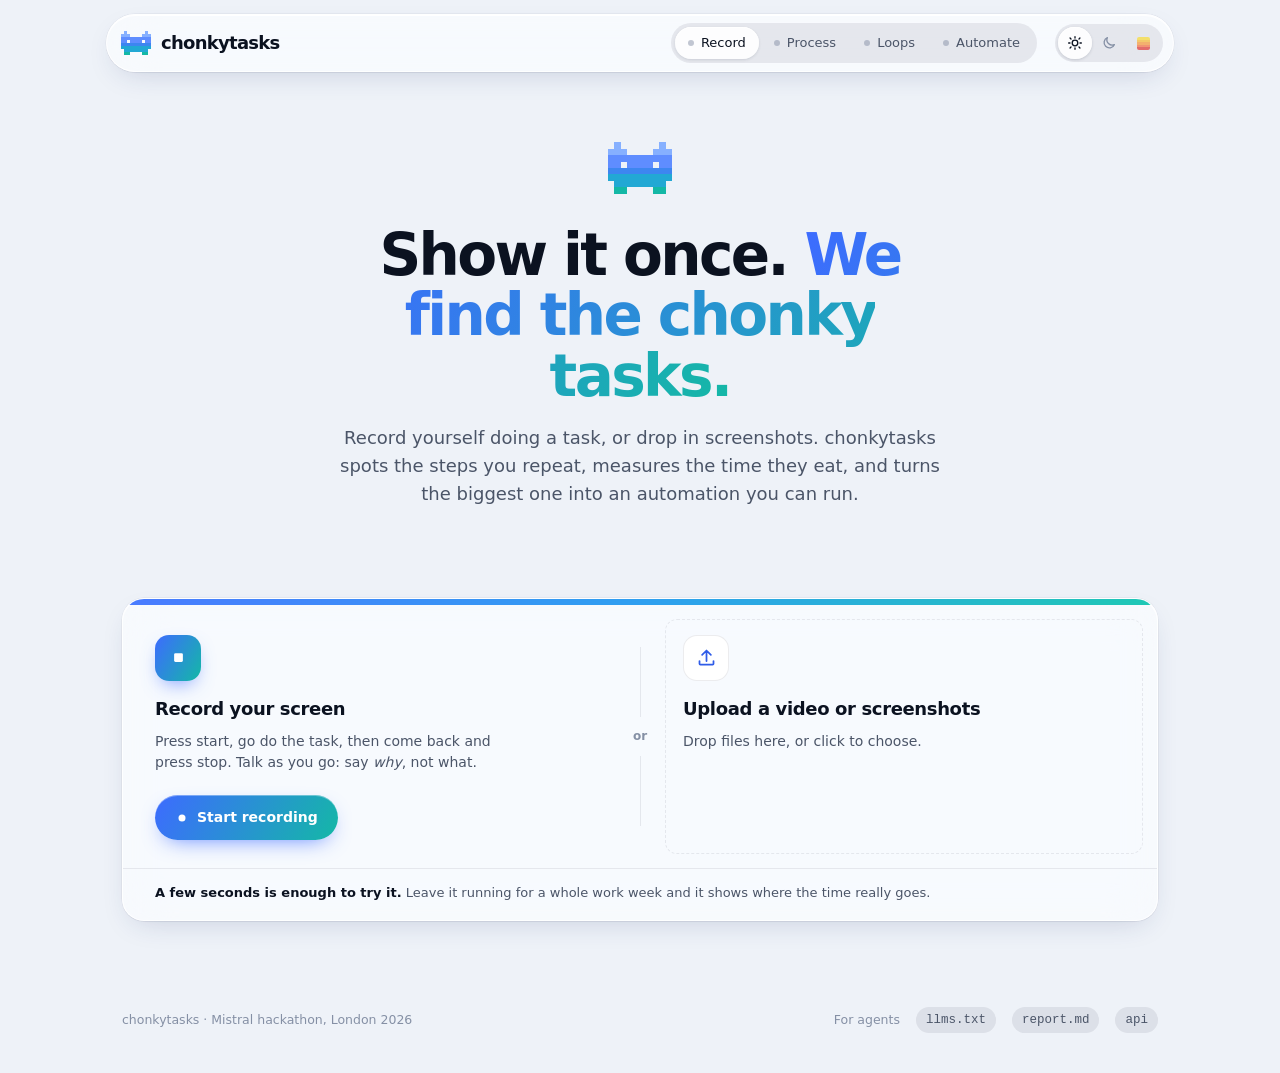
==== ui/index.html @ 6d195042 "One compact Process section: AI summary, timeline strip, one-line expandable steps Parts list folded" ====
<!doctype html>
<html lang="en"><head><meta charset="utf-8">
<meta name="viewport" content="width=device-width,initial-scale=1">
<title>chonkytasks</title>
<meta name="description" content="chonkytasks watches you work, finds the loops you repeat, ranks them by measured time, then compiles one into an automation and runs it.">
<meta name="color-scheme" content="light dark">
<!-- For agents: the same data, without the page. -->
<link rel="help" type="text/plain" href="/llms.txt" title="How to drive this app">
<link rel="alternate" type="text/markdown" href="/api/report.md" title="Current state (Markdown)">
<link rel="alternate" type="application/json" href="/api/state" title="Current state (JSON)">
<link rel="icon" type="image/svg+xml" href="/brand/mark-aqua-light.svg">
<script>
/* Appearance is one choice: light, dark or mistral (warm palette, follows the system light/dark).
   ?palette=mistral|aqua overrides the saved choice. Set before paint so nothing flashes. */
function applyView(v){const r=document.documentElement;
  if(v==='light'||v==='dark') r.dataset.theme=v; else delete r.dataset.theme;
  if(v==='mistral') r.dataset.palette='mistral'; else delete r.dataset.palette;
  const l=document.querySelector('link[rel=icon]'); if(l) l.href='/brand/mark-'+(v==='mistral'?'mistral':'aqua')+'-light.svg';}
try{let v=localStorage.getItem('ct-view');const q=new URLSearchParams(location.search).get('palette');
  if(q==='mistral') v='mistral'; else if(q==='aqua'&&v==='mistral') v=null; applyView(v);}catch(e){}
</script>
<style>
@property --ang{syntax:'<angle>';inherits:false;initial-value:0deg}
:root{
  /* palette "aqua" (default) */
  --bg:#eef2f8;
  --b1:#9cc3ff; --b2:#8fe3d3; --b3:#c4cdfb; --blob-o:.75;
  --glass:rgba(255,255,255,.58); --glass2:rgba(255,255,255,.78); --glass3:rgba(255,255,255,.9);
  --stroke:rgba(255,255,255,.85); --edge:rgba(15,23,42,.07); --hi:rgba(255,255,255,.95);
  --ink:#0b1220; --dim:#4b5568; --faint:#8590a5; --line:rgba(15,23,42,.08);
  --a1:#3d6bff; --a2:#14b8a6; --atext:#2f5ce8;
  --grad:linear-gradient(120deg,#3d6bff,#14b8a6);
  --stripes:linear-gradient(90deg,#4a7bff,#2f9ff0 50%,#1fc8b4);
  --ok:#0e9f6e; --ok-soft:rgba(14,159,110,.12);
  --warn:#b8770b; --warn-soft:rgba(184,119,11,.12);
  --bad:#e0484d; --bad-soft:rgba(224,72,77,.1);
  --shadow:0 1px 1px rgba(15,23,42,.04),0 10px 30px -12px rgba(30,50,110,.22);
  --log-bg:rgba(11,18,32,.88); --log-ink:#a7f3d0;
  --rec:#e5484d;
  --sans:-apple-system,BlinkMacSystemFont,"SF Pro Text","SF Pro Display",Inter,"Segoe UI",system-ui,sans-serif;
  --mono:ui-monospace,"SF Mono",SFMono-Regular,Menlo,monospace;
  --r:22px; --ease:cubic-bezier(.22,1,.36,1);
}
@media (prefers-color-scheme:dark){:root:not([data-theme="light"]){
  --bg:#05070d;
  --b1:#1b3fb0; --b2:#0b6d66; --b3:#2c2a80; --blob-o:.55;
  --glass:rgba(255,255,255,.045); --glass2:rgba(255,255,255,.075); --glass3:rgba(255,255,255,.11);
  --stroke:rgba(255,255,255,.1); --edge:rgba(0,0,0,.4); --hi:rgba(255,255,255,.09);
  --ink:#eef2fa; --dim:#a4aec4; --faint:#6b7590; --line:rgba(255,255,255,.08);
  --a1:#6c90ff; --a2:#2dd4bf; --atext:#8ea9ff;
  --grad:linear-gradient(120deg,#6c90ff,#2dd4bf);
  --ok:#3ddc97; --ok-soft:rgba(61,220,151,.12);
  --warn:#f5b544; --warn-soft:rgba(245,181,68,.12);
  --bad:#ff6b6b; --bad-soft:rgba(255,107,107,.1);
  --shadow:0 1px 1px rgba(0,0,0,.3),0 18px 40px -16px rgba(0,0,0,.6);
  --log-bg:rgba(0,0,0,.45);
}}
:root[data-theme="dark"]{
  --bg:#05070d;
  --b1:#1b3fb0; --b2:#0b6d66; --b3:#2c2a80; --blob-o:.55;
  --glass:rgba(255,255,255,.045); --glass2:rgba(255,255,255,.075); --glass3:rgba(255,255,255,.11);
  --stroke:rgba(255,255,255,.1); --edge:rgba(0,0,0,.4); --hi:rgba(255,255,255,.09);
  --ink:#eef2fa; --dim:#a4aec4; --faint:#6b7590; --line:rgba(255,255,255,.08);
  --a1:#6c90ff; --a2:#2dd4bf; --atext:#8ea9ff;
  --grad:linear-gradient(120deg,#6c90ff,#2dd4bf);
  --ok:#3ddc97; --ok-soft:rgba(61,220,151,.12);
  --warn:#f5b544; --warn-soft:rgba(245,181,68,.12);
  --bad:#ff6b6b; --bad-soft:rgba(255,107,107,.1);
  --shadow:0 1px 1px rgba(0,0,0,.3),0 18px 40px -16px rgba(0,0,0,.6);
  --log-bg:rgba(0,0,0,.45);
}
/* palette "mistral": warm stripes, cream paper, blockier corners */
:root[data-palette="mistral"]{
  --bg:#fff8ec;
  --b1:#ffd800; --b2:#ff8205; --b3:#fa500f; --blob-o:.34;
  --glass:rgba(255,253,248,.58); --glass2:rgba(255,253,248,.8); --glass3:rgba(255,255,255,.96);
  --stroke:rgba(255,255,255,.9); --edge:rgba(60,30,0,.08); --hi:rgba(255,255,255,.95);
  --ink:#1c140a; --dim:#6b5a45; --faint:#a3907a; --line:rgba(60,30,0,.08);
  --a1:#fa500f; --a2:#ff8205; --atext:#d63f00;
  --grad:linear-gradient(120deg,#ff8205,#fa500f 55%,#e10500);
  --stripes:linear-gradient(90deg,#ffd800 0 20%,#ffaf00 20% 40%,#ff8205 40% 60%,#fa500f 60% 80%,#e10500 80%);
  --ok:#1f8a4c; --ok-soft:rgba(31,138,76,.12);
  --warn:#b26a00; --warn-soft:rgba(178,106,0,.12);
  --bad:#d92d20; --bad-soft:rgba(217,45,32,.09);
  --shadow:0 1px 1px rgba(60,30,0,.05),0 12px 32px -14px rgba(120,50,0,.28);
  --log-bg:rgba(28,20,10,.9); --log-ink:#ffd38a;
  --rec:#e10500; --r:16px;
}
@media (prefers-color-scheme:dark){:root[data-palette="mistral"]:not([data-theme="light"]){
  --bg:#100b06;
  --b1:#ff8205; --b2:#e10500; --b3:#ffaf00; --blob-o:.24;
  --glass:rgba(255,236,210,.045); --glass2:rgba(255,236,210,.075); --glass3:rgba(255,236,210,.11);
  --stroke:rgba(255,236,210,.1); --edge:rgba(0,0,0,.45); --hi:rgba(255,236,210,.08);
  --ink:#fff4e3; --dim:#c4ae93; --faint:#7f6c57; --line:rgba(255,236,210,.08);
  --a1:#ff6a1f; --a2:#ffaf00; --atext:#ffa24d;
  --grad:linear-gradient(120deg,#ffc400,#ff8205 45%,#fa500f);
  --ok:#4ade80; --ok-soft:rgba(74,222,128,.12);
  --warn:#ffcf4d; --warn-soft:rgba(255,207,77,.12);
  --bad:#ff6b5b; --bad-soft:rgba(255,107,91,.1);
  --shadow:0 1px 1px rgba(0,0,0,.3),0 18px 40px -16px rgba(0,0,0,.65);
  --log-bg:rgba(0,0,0,.45);
}}
:root[data-palette="mistral"][data-theme="dark"]{
  --bg:#100b06;
  --b1:#ff8205; --b2:#e10500; --b3:#ffaf00; --blob-o:.24;
  --glass:rgba(255,236,210,.045); --glass2:rgba(255,236,210,.075); --glass3:rgba(255,236,210,.11);
  --stroke:rgba(255,236,210,.1); --edge:rgba(0,0,0,.45); --hi:rgba(255,236,210,.08);
  --ink:#fff4e3; --dim:#c4ae93; --faint:#7f6c57; --line:rgba(255,236,210,.08);
  --a1:#ff6a1f; --a2:#ffaf00; --atext:#ffa24d;
  --grad:linear-gradient(120deg,#ffc400,#ff8205 45%,#fa500f);
  --ok:#4ade80; --ok-soft:rgba(74,222,128,.12);
  --warn:#ffcf4d; --warn-soft:rgba(255,207,77,.12);
  --bad:#ff6b5b; --bad-soft:rgba(255,107,91,.1);
  --shadow:0 1px 1px rgba(0,0,0,.3),0 18px 40px -16px rgba(0,0,0,.65);
  --log-bg:rgba(0,0,0,.45);
}
:root[data-palette="mistral"] :is(.eyebrow i,.badge,.opt .ic){border-radius:4px}
:root[data-palette="mistral"] .pbar i{border-radius:0}
/* cat colours per palette */
:root{--px0:#86b0ff;--px1:#5f8dff;--px2:#3d86f0;--px3:#22a8d4;--px4:#14b8a6}
:root[data-palette="mistral"]{--px0:#FFD800;--px1:#FFAF00;--px2:#FF8205;--px3:#FA500F;--px4:#E10500}
.cat .b0{fill:var(--px0)}.cat .b1{fill:var(--px1)}.cat .b2{fill:var(--px2)}.cat .b3{fill:var(--px3)}.cat .b4{fill:var(--px4)}
.cat rect{transition:fill .5s}
.herocat{display:inline-block;margin-bottom:24px}
.herocat .cat{width:64px;height:52px;display:block;transform-origin:50% 100%;animation:chonk 3.2s var(--ease) infinite}
.herocat .lid{opacity:0;animation:blink 4.6s steps(1) infinite}
@keyframes chonk{0%,70%,100%{transform:none}78%{transform:scale(1.08,.9)}86%{transform:translateY(-5px) scale(.96,1.05)}93%{transform:scale(1.03,.97)}}
@keyframes blink{0%,91%,96%,100%{opacity:0}92%,95%{opacity:1}}
/* appearance switch */
.views{position:relative;display:flex;padding:3px;border-radius:999px;background:var(--line);flex:none}
.views button{position:relative;z-index:1;width:34px;height:32px;border:0;background:none;border-radius:999px;
  display:grid;place-items:center;cursor:pointer;color:var(--faint);transition:color .25s}
.views button:hover,.views button[aria-checked=true]{color:var(--ink)}
.views svg{width:16px;height:16px}
.views [data-view=mistral] svg{width:13px;height:13px;border-radius:2px;opacity:.55;transition:opacity .25s}
.views [data-view=mistral]:hover svg,.views [data-view=mistral][aria-checked=true] svg{opacity:1}
.vind{position:absolute;top:3px;left:3px;width:34px;height:32px;border-radius:999px;background:var(--glass3);
  box-shadow:0 1px 3px rgba(15,23,42,.15),inset 0 1px 0 var(--hi);transition:transform .45s var(--ease)}
*{box-sizing:border-box}
html{scroll-behavior:smooth;scroll-padding-top:96px;background:var(--bg)}
body{margin:0;background:var(--bg);color:var(--ink);font:15px/1.6 var(--sans);
  -webkit-font-smoothing:antialiased;min-height:100vh;transition:background .4s,color .4s}
.wrap{max-width:1100px;margin:0 auto;padding:0 32px}
button{font:inherit;color:inherit}
:focus-visible{outline:2px solid var(--a1);outline-offset:3px;border-radius:10px}
.hide{display:none!important}
.sr{position:absolute;width:1px;height:1px;overflow:hidden;clip:rect(0 0 0 0);white-space:nowrap}
::selection{background:color-mix(in srgb,var(--a1) 30%,transparent)}

/* ---------- ambient background ---------- */
/* Static on purpose: soft colour comes from plain radial gradients, no blur
   filter and no animation, so the glass cards on top never need re-blurring
   while nothing moves. (An animated, blurred version used ~50% CPU.) */
.aurora{position:fixed;inset:0;z-index:-1;pointer-events:none;opacity:var(--blob-o);
  background:
    radial-gradient(42vw 42vw at 8% 0%,var(--b1),transparent 70%),
    radial-gradient(38vw 38vw at 100% 30%,var(--b2),transparent 70%),
    radial-gradient(36vw 36vw at 45% 105%,var(--b3),transparent 70%)}

/* ---------- glass ---------- */
.glass{background:var(--glass);border:1px solid var(--stroke);border-radius:var(--r);
  -webkit-backdrop-filter:blur(24px) saturate(180%);backdrop-filter:blur(24px) saturate(180%);
  box-shadow:inset 0 1px 0 var(--hi),0 0 0 .5px var(--edge),var(--shadow)}

/* ---------- header ---------- */
header{position:sticky;top:14px;z-index:30;padding:0 16px}
.hb{max-width:1068px;margin:0 auto;display:flex;align-items:center;gap:10px;height:58px;
  padding:0 10px 0 14px;border-radius:999px}
.brand{display:flex;align-items:center;gap:10px;text-decoration:none;color:var(--ink);flex:none}
.brand svg{width:30px;height:24px;transition:transform .5s var(--ease)}
.brand:hover svg{transform:translateY(-2px) scale(1.06,.94)}
.brand b{font-size:18px;font-weight:760;letter-spacing:-.04em}
nav{position:relative;display:flex;gap:2px;margin:0 8px 0 auto;padding:4px;border-radius:999px;
  background:var(--line)}
nav a{position:relative;z-index:1;color:var(--dim);text-decoration:none;font-size:13px;font-weight:520;
  padding:6px 13px;border-radius:999px;white-space:nowrap;display:flex;align-items:center;gap:7px;transition:color .2s}
nav a:hover,nav a.on{color:var(--ink)}
nav a i{width:6px;height:6px;border-radius:50%;background:var(--faint);opacity:.5;transition:.3s}
nav a.done i{background:var(--ok);opacity:1;box-shadow:0 0 0 3px var(--ok-soft)}
#ind{position:absolute;top:4px;left:0;height:calc(100% - 8px);border-radius:999px;
  background:var(--glass3);box-shadow:0 1px 3px rgba(15,23,42,.12),inset 0 1px 0 var(--hi);
  transition:transform .45s var(--ease),width .45s var(--ease),opacity .3s;opacity:0}
/* ---------- hero ---------- */
.hero{padding:84px 0 34px;text-align:center}
.hero h1{font-size:58px;line-height:1.04;letter-spacing:-.045em;margin:0 auto 18px;font-weight:760;max-width:16ch}
.grad{background:var(--grad);-webkit-background-clip:text;background-clip:text;color:transparent}
.hero p{color:var(--dim);font-size:18px;max-width:54ch;margin:0 auto;line-height:1.55}
/* ---------- sections ---------- */
section{padding:56px 0}
.rv{opacity:0;transform:translateY(22px);transition:opacity .8s var(--ease),transform .8s var(--ease)}
.rv.in{opacity:1;transform:none}
.eyebrow{display:inline-flex;align-items:center;gap:8px;font:600 12px var(--sans);letter-spacing:.02em;
  color:var(--atext);margin-bottom:12px}
.eyebrow i{font:600 11px var(--mono);font-style:normal;width:24px;height:24px;border-radius:8px;display:grid;place-items:center;
  color:#fff;background:var(--grad);box-shadow:0 4px 12px -4px color-mix(in srgb,var(--a1) 70%,transparent)}
h2{font-size:32px;margin:0 0 10px;letter-spacing:-.035em;font-weight:680;line-height:1.15}
.lede{color:var(--dim);margin:0 0 30px;max-width:62ch;font-size:15.5px}

/* ---------- capture ---------- */
.capture{padding:0;overflow:hidden}
.stripes{height:6px;background:var(--stripes)}
.cap{display:grid;grid-template-columns:1fr auto 1fr;align-items:stretch}
.opt{position:relative;padding:30px 32px 28px;display:flex;flex-direction:column;gap:8px;align-items:flex-start;
  text-align:left;background:none;border:0;min-width:0}
.opt b{font-size:18px;font-weight:680;letter-spacing:-.02em}
.opt>span{color:var(--dim);font-size:14px;line-height:1.5;max-width:40ch}
.opt .ic{width:46px;height:46px;border-radius:14px;display:grid;place-items:center;color:#fff;margin-bottom:6px;
  background:var(--grad);box-shadow:0 8px 20px -8px color-mix(in srgb,var(--a1) 80%,transparent);transition:transform .4s var(--ease)}
.opt .ic svg{width:21px;height:21px}
.opt .btn{margin-top:auto}
.opt .act-row{margin-top:14px;display:flex;gap:10px;align-items:center;flex-wrap:wrap}
.or{align-self:center;font-size:12px;font-weight:600;color:var(--faint);padding:0 4px;position:relative}
.or::before,.or::after{content:"";position:absolute;left:50%;width:1px;height:70px;background:var(--line)}
.or::before{bottom:calc(100% + 10px)}.or::after{top:calc(100% + 10px)}
.drop{cursor:pointer;transition:background .3s,opacity .3s}
.drop:disabled{cursor:default;opacity:.45}
.drop::before{content:"";position:absolute;inset:14px;border-radius:12px;border:1.5px dashed var(--line);transition:.3s;pointer-events:none}
.drop:hover,.drop.over{background:color-mix(in srgb,var(--a2) 7%,transparent)}
.drop:hover::before,.drop.over::before{border-color:color-mix(in srgb,var(--a1) 55%,transparent)}
.drop:hover .ic{transform:translateY(-3px)}
.drop .ic{background:var(--glass3);color:var(--atext);box-shadow:inset 0 0 0 1px var(--line)}
.hint{margin:0;padding:14px 32px 16px;border-top:1px solid var(--line);font-size:13px;color:var(--dim)}
.hint b{color:var(--ink);font-weight:600}
.live{display:flex;align-items:center;gap:12px;margin-top:14px;width:100%}
.recdot{width:12px;height:12px;border-radius:2px;background:var(--rec);box-shadow:0 0 0 0 rgba(225,5,0,.5);animation:rec 1.4s infinite}
@keyframes rec{70%{box-shadow:0 0 0 10px rgba(225,5,0,0)}100%{box-shadow:0 0 0 0 rgba(225,5,0,0)}}
.rectime{font:700 28px var(--sans);letter-spacing:-.03em;font-variant-numeric:tabular-nums}
.btn.stop{background:var(--rec);margin-left:auto}
.recording .rec-idle{display:none}.rec-live{display:none}.recording .rec-live{display:flex}
.loaded{display:flex;align-items:center;gap:10px;font-size:13.5px;color:var(--dim);margin-top:12px}
.loaded i{width:8px;height:8px;border-radius:2px;background:var(--ok)}

/* ---------- progress ---------- */
.progress{display:flex;align-items:center;gap:14px;margin:18px 4px 0;flex-wrap:wrap}
.pbar{flex:1 1 200px;height:8px;border-radius:2px;background:var(--line);overflow:hidden}
.pbar i{display:block;height:100%;width:0;background:var(--stripes);background-size:var(--bs,100%) 100%;
  transition:width .8s var(--ease)}
@keyframes shimmer{50%{filter:brightness(1.25) saturate(1.2)}}
#jobline{font-size:13.5px;color:var(--dim);min-width:0}
#jobline b{color:var(--ink);font-weight:600}

/* ---------- live feed ---------- */
.feed{margin-top:18px;padding:20px 24px 14px}
.feedhead{display:flex;align-items:center;gap:12px;margin-bottom:12px;flex-wrap:wrap}
#jobline{font-size:15.5px;font-weight:650;letter-spacing:-.015em}
#jobline a{color:var(--atext);text-decoration:none;font-weight:600}
#feedMeta{color:var(--faint);font:12px var(--mono);margin-right:auto}
.feed .pbar{margin-bottom:10px}
.feedlist{list-style:none;margin:0;padding:0}
.fi{display:grid;grid-template-columns:22px minmax(0,1fr) auto;gap:12px;align-items:start;padding:8px 2px;transition:opacity .4s}
.fi+.fi{border-top:1px solid var(--line)}
.fi .ic{width:20px;height:20px;border-radius:50%;display:grid;place-items:center;border:1.5px solid var(--line);margin-top:1px;transition:.4s var(--ease)}
.fi .ic svg{width:11px;height:11px;opacity:0;transform:scale(.4);transition:.4s var(--ease)}
.fi[data-status=done] .ic,.fi[data-status=failed] .ic{color:#fff}
.fi[data-status=done] .ic{background:var(--ok);border-color:var(--ok)}
.fi[data-status=done] .ic svg{opacity:1;transform:none}
.fi[data-status=running] .ic{border-color:var(--a1);border-top-color:transparent;animation:spin .8s linear infinite}
.fi[data-status=failed] .ic{background:var(--bad);border-color:var(--bad)}
.fi[data-status=todo]{opacity:.42}
.fi[data-status=skipped]{opacity:.55}.fi[data-status=skipped] .ic{border-style:dashed}
.fi .ft{font-size:14px;font-weight:580;letter-spacing:-.01em}
.fi[data-status=running] .ft{color:var(--atext)}
.fi .fs{font-size:12.5px;color:var(--dim);margin-top:1px;overflow:hidden;text-overflow:ellipsis}
.fi .fx{font:11.5px var(--mono);color:var(--faint);padding-top:3px}
.fi.pop{animation:rise .5s var(--ease)}
.fi .again2{opacity:0;border:0;background:var(--line);color:var(--dim);font:600 11.5px var(--sans);
  padding:3px 10px;border-radius:999px;cursor:pointer;transition:opacity .2s;margin-left:8px}
.fi:hover .again2,.fi .again2:focus-visible{opacity:1}
.fi .again2:hover{color:var(--ink);background:var(--glass3)}
.fi .again2:disabled{display:none}
.linkbtn{border:0;background:none;color:var(--faint);font:12.5px var(--sans);cursor:pointer;padding:4px 6px}
.linkbtn:hover{color:var(--ink)}
.feedlog{background:var(--log-bg);border-radius:14px;padding:12px 14px;margin:10px 0 6px;
  font:12px/1.6 var(--mono);color:var(--log-ink);max-height:240px;overflow:auto;white-space:pre-wrap}
:root[data-palette="mistral"] .fi .ic{border-radius:4px}

/* ---------- process ---------- */
.proc{position:relative}
.pstep{display:block;padding:0;margin-bottom:8px;transition:border-color .3s}
.pstep>summary{list-style:none;display:grid;grid-template-columns:32px minmax(0,1fr) auto 14px;gap:14px;
  align-items:center;padding:11px 16px 11px 12px;cursor:pointer;border-radius:inherit}
.pstep>summary::-webkit-details-marker{display:none}
.pstep>summary:hover{background:var(--glass2)}
.pstep[open]{border-color:color-mix(in srgb,var(--a1) 35%,transparent)}
.pstep .pn{width:30px;height:30px;font-size:13px;border-radius:10px}
.pstep .pt{font-size:15px}
.pstep .pm{margin:0;justify-content:flex-end}
.pstep .chev{width:14px;height:14px;color:var(--faint);transition:transform .3s var(--ease)}
.pstep[open] .chev{transform:rotate(90deg)}
.pbody{display:grid;grid-template-columns:minmax(0,1fr) 240px;gap:18px;padding:2px 18px 16px 58px;animation:rise .4s var(--ease)}
.pbody .pthumb{width:240px}
.pbody .pd{margin:0}
.pbody .quote{margin:10px 0 0}
.pbody .rawlist{margin-top:10px}
.pbody .rawlist .st{padding:5px 6px;grid-template-columns:44px 120px minmax(0,1fr) 90px}
.pbody .rawhead{font-size:12px;color:var(--faint);margin-top:12px}
.pstep.new{animation:rise .6s var(--ease) both;animation-delay:calc(var(--i,0)*60ms)}
.pn{width:36px;height:36px;border-radius:12px;display:grid;place-items:center;font:700 14px var(--sans);color:#fff;
  background:var(--grad);box-shadow:0 6px 16px -8px color-mix(in srgb,var(--a1) 85%,transparent)}
:root[data-palette="mistral"] .pn{border-radius:5px}
.pt{font-size:16px;font-weight:640;letter-spacing:-.015em;line-height:1.35}
.pd{font-size:13.5px;color:var(--dim);margin-top:3px;line-height:1.5}
.pm{display:flex;gap:8px;align-items:center;margin-top:9px;font:11.5px var(--mono);color:var(--faint);flex-wrap:wrap}
.chip{font:600 11.5px var(--sans);padding:2px 9px;border-radius:999px;background:var(--line);color:var(--dim)}
.pthumb{width:164px;aspect-ratio:16/10;border-radius:10px;object-fit:cover;object-position:top left;background:var(--line);display:block}
.pstep .quote{margin:10px 0 0}
details.raw{margin-top:8px}
details.raw summary{cursor:pointer;list-style:none;font-size:12.5px;color:var(--faint);display:inline-flex;gap:6px;align-items:center}
details.raw summary::-webkit-details-marker{display:none}
details.raw summary::before{content:"›";font-size:14px;transition:transform .25s var(--ease)}
details.raw[open] summary::before{transform:rotate(90deg)}
details.raw summary:hover{color:var(--ink)}
details.raw .st{padding:6px 8px;grid-template-columns:44px 120px minmax(0,1fr) 90px}
.loop{position:relative;padding:12px 12px 2px;margin:4px 0 16px;border-radius:26px;
  border:1.5px dashed color-mix(in srgb,var(--a1) 40%,transparent);background:color-mix(in srgb,var(--a1) 5%,transparent)}
:root[data-palette="mistral"] .loop{border-radius:12px}
.loophead{display:flex;align-items:center;gap:8px;font-size:13px;font-weight:640;color:var(--atext);margin:2px 0 12px 8px}
.loophead svg{width:16px;height:16px}
.loophead span{color:var(--dim);font-weight:500}
.again{display:flex;align-items:center;gap:12px;padding:4px 18px 14px;color:var(--atext);font-weight:620;font-size:14.5px}
.again .pn{background:none;color:var(--atext);box-shadow:inset 0 0 0 1.5px color-mix(in srgb,var(--a1) 45%,transparent)}
.again .pn svg{width:16px;height:16px}
.prov{display:inline-flex;align-items:center;gap:6px;font-size:12px;color:var(--faint);margin:-14px 0 20px}
.prov i{width:7px;height:7px;border-radius:2px;background:var(--warn)}

details.log{margin-top:14px}
details.log summary{cursor:pointer;color:var(--faint);font-size:12.5px;list-style:none;display:inline-flex;gap:6px;align-items:center}
details.log summary::-webkit-details-marker{display:none}
details.log summary::before{content:"›";font-size:15px;line-height:1;transition:transform .25s var(--ease)}
details.log[open] summary::before{transform:rotate(90deg)}
details.log pre{background:var(--log-bg);border-radius:16px;padding:14px 16px;margin:10px 0 0;
  font:12.5px/1.65 var(--mono);color:var(--log-ink);max-height:220px;overflow:auto;white-space:pre-wrap;
  -webkit-backdrop-filter:blur(20px);backdrop-filter:blur(20px)}

/* ---------- buttons ---------- */
.btn{position:relative;background:var(--grad);color:#fff;border:0;border-radius:999px;padding:11px 20px;
  font-weight:600;cursor:pointer;font-size:14px;display:inline-flex;align-items:center;gap:8px;white-space:nowrap;
  box-shadow:inset 0 1px 0 rgba(255,255,255,.35),0 8px 22px -10px color-mix(in srgb,var(--a1) 90%,transparent);
  transition:transform .3s var(--ease),box-shadow .3s,filter .3s,opacity .3s}
.btn:hover:not(:disabled){transform:translateY(-1.5px);filter:saturate(1.15) brightness(1.04);
  box-shadow:inset 0 1px 0 rgba(255,255,255,.35),0 12px 28px -10px color-mix(in srgb,var(--a1) 95%,transparent)}
.btn:active:not(:disabled){transform:scale(.97)}
.btn:disabled{opacity:.42;cursor:default;box-shadow:none}
.btn.ghost{background:var(--glass2);color:var(--ink);font-weight:550;
  box-shadow:inset 0 1px 0 var(--hi),0 0 0 1px var(--line);-webkit-backdrop-filter:blur(20px);backdrop-filter:blur(20px)}
.btn.ghost:hover:not(:disabled){background:var(--glass3);box-shadow:inset 0 1px 0 var(--hi),0 0 0 1px var(--line),0 8px 20px -12px rgba(15,23,42,.3)}
.btn.sm{padding:8px 15px;font-size:13px}
.btn svg{width:14px;height:14px}
.muted{color:var(--dim);font-size:13.5px}
.empty{color:var(--faint);font-size:14px;padding:28px 0}
code{background:var(--line);padding:2px 7px;border-radius:7px;font:12.5px var(--mono)}

/* ---------- parts ---------- */
/* a scrubber-like strip of the whole recording, then the parts top to bottom */
.strip{display:flex;gap:3px;height:34px;margin:0 0 26px;padding:4px;border-radius:14px}
.strip button{flex:var(--w) 1 0;min-width:10px;border:0;border-radius:9px;cursor:pointer;padding:0;
  font:600 11px var(--mono);color:#fff;background:var(--grad);opacity:calc(.45 + var(--o)*.55);
  transition:opacity .25s,transform .25s var(--ease);overflow:hidden;white-space:nowrap;text-overflow:ellipsis;padding:0 8px}
.strip button:hover,.strip button[aria-pressed=true]{opacity:1;transform:translateY(-1px)}
:root[data-palette="mistral"] .strip button{border-radius:3px}
.tl{list-style:none;margin:0;padding:0;position:relative}
.tl::before{content:"";position:absolute;left:19px;top:24px;bottom:24px;width:2px;
  background:linear-gradient(var(--a1),var(--a2));opacity:.35;border-radius:1px}
.tl li{position:relative;padding-left:56px;margin-bottom:12px}
.tl .dot{position:absolute;left:4px;top:22px;width:32px;height:32px;border-radius:50%;display:grid;place-items:center;
  font:700 13px var(--sans);color:#fff;background:var(--grad);box-shadow:0 0 0 5px var(--bg)}
:root[data-palette="mistral"] .tl .dot{border-radius:6px}
.seg{display:grid;grid-template-columns:200px minmax(0,1fr);gap:18px;align-items:center;padding:10px 18px 10px 10px;
  cursor:pointer;text-align:left;width:100%;transition:transform .4s var(--ease),box-shadow .4s,border-color .3s}
.seg:hover{transform:translateX(4px)}
.seg[aria-pressed=true]{border-color:color-mix(in srgb,var(--a1) 60%,transparent);
  box-shadow:0 0 0 4px color-mix(in srgb,var(--a1) 18%,transparent),var(--shadow)}
.seg .im{display:block;overflow:hidden;border-radius:12px;aspect-ratio:16/10;background:var(--line)}
.seg img{width:100%;height:100%;object-fit:cover;object-position:top left;display:block;transition:transform .6s var(--ease)}
.seg:hover img{transform:scale(1.04)}
.seg .m{display:block;min-width:0}
.seg .t{display:block;font:12px var(--mono);color:var(--faint);margin-bottom:4px}
.seg .lb{display:block;font-size:16.5px;font-weight:640;line-height:1.3;letter-spacing:-.015em}
.seg .lb.none{color:var(--faint);font-weight:500}
.seg .sm{display:block;font-size:13.5px;color:var(--dim);margin-top:4px;line-height:1.5}
.seg .dur{display:flex;align-items:center;gap:10px;margin-top:10px;font:11.5px var(--mono);color:var(--faint)}
.seg .dur i{height:5px;border-radius:3px;background:var(--grad);width:calc(var(--w)*100%);min-width:6px;max-width:60%}

/* ---------- steps ---------- */
.filter{display:flex;align-items:center;gap:10px;margin:-10px 0 18px;font-size:13.5px;color:var(--dim)}
.flowcard{padding:10px 12px}
.part{padding:8px 0}
.part+.part{border-top:1px solid var(--line)}
.part h3{margin:0;padding:10px 12px 8px;font-size:13px;font-weight:600;color:var(--dim);display:flex;gap:10px;align-items:baseline}
.part h3 b{color:var(--ink);font-size:14.5px;font-weight:640;letter-spacing:-.01em}
.part h3 span{font:11.5px var(--mono);color:var(--faint)}
.st{display:grid;grid-template-columns:48px 128px minmax(0,1fr) 96px;gap:14px;align-items:center;
  padding:8px 12px;font-size:13.5px;border-radius:12px;transition:background .2s}
.st:hover{background:var(--glass2)}
.st .tm{font:11.5px var(--mono);color:var(--faint)}
.st .op{font-size:12px;font-weight:600;color:var(--atext);justify-self:start;padding:2px 9px;border-radius:999px;
  background:color-mix(in srgb,var(--a1) 11%,transparent);white-space:nowrap}
.st .tg{min-width:0;overflow:hidden;text-overflow:ellipsis;white-space:nowrap}
.st .tg em{color:var(--faint);font-style:normal}
.st .tg,.pstep,.seg .m,.why,.basis{overflow-wrap:anywhere}
.cf{display:flex;align-items:center;gap:8px;font:11px var(--mono);color:var(--faint)}
.cf i{flex:1;height:4px;border-radius:2px;background:var(--line);overflow:hidden;position:relative}
.cf i::after{content:"";position:absolute;inset:0;width:calc(var(--v)*100%);background:var(--grad);border-radius:1px}
.st.low .cf i::after{background:var(--warn)}
.st.low .op{color:var(--warn);background:var(--warn-soft)}
.quote{margin:2px 12px 10px 74px;padding:9px 14px 9px 38px;border-radius:14px;position:relative;
  background:var(--glass2);color:var(--dim);font-size:13.5px;max-width:72ch;box-shadow:inset 0 0 0 1px var(--line)}
.quote::before{content:"";position:absolute;left:13px;top:12px;width:14px;height:14px;
  background:var(--grad);-webkit-mask:var(--mic) center/contain no-repeat;mask:var(--mic) center/contain no-repeat}
:root{--mic:url("data:image/svg+xml,%3Csvg xmlns='http://www.w3.org/2000/svg' viewBox='0 0 24 24' fill='none' stroke='black' stroke-width='2.2' stroke-linecap='round'%3E%3Crect x='9' y='2' width='6' height='12' rx='3'/%3E%3Cpath d='M5 11a7 7 0 0 0 14 0M12 18v4'/%3E%3C/svg%3E")}

/* ---------- opportunities ---------- */
.opps{display:grid;grid-template-columns:repeat(auto-fit,minmax(310px,1fr));gap:16px}
.opp{padding:24px;display:flex;flex-direction:column;cursor:pointer;position:relative;
  transition:transform .45s var(--ease),box-shadow .45s,border-color .3s}
.opp:hover{transform:translateY(-4px)}
.opp[aria-current=true]{border-color:color-mix(in srgb,var(--a1) 55%,transparent);
  box-shadow:0 0 0 4px color-mix(in srgb,var(--a1) 15%,transparent),var(--shadow)}
.opp .top{display:flex;gap:8px;align-items:center;margin-bottom:14px;min-height:24px}
.rank{font:600 12px var(--mono);color:var(--faint)}
.badge{font-size:11.5px;font-weight:620;border-radius:999px;padding:3px 10px;color:#fff;background:var(--grad)}
.opp h3{margin:0 0 18px;font-size:17px;font-weight:640;letter-spacing:-.02em;line-height:1.35}
.hrs{display:flex;align-items:baseline;gap:8px}
.hrs b{font-size:46px;font-weight:720;letter-spacing:-.05em;line-height:1;font-variant-numeric:tabular-nums}
.hrs span{font-size:13px;color:var(--dim)}
.meas{margin-top:14px;padding-top:14px;border-top:1px solid var(--line);font-size:13px;color:var(--dim)}
.meas b{color:var(--ink);font-weight:600}
.basis.warn{color:var(--warn,#e8b046);border-left:2px solid var(--warn,#e8b046);
  padding-left:9px}
.basis{font-size:12px;color:var(--faint);margin-top:4px}
.tags{display:flex;gap:6px;flex-wrap:wrap;margin-top:14px}
.tag{font-size:11.5px;font-weight:530;border-radius:999px;padding:3px 10px;color:var(--dim);background:var(--line)}
.tag.full{color:var(--ok);background:var(--ok-soft)}
.tag.partial,.tag.human_in_loop{color:var(--warn);background:var(--warn-soft)}
.why{margin:14px 0 20px;font-size:13.5px;color:var(--dim);line-height:1.55;flex:1}
.opp .btn{align-self:flex-start}

/* ---------- skill + run ---------- */
.panel{padding:26px 28px}
.skhead{display:flex;gap:12px;align-items:center;flex-wrap:wrap;margin-bottom:20px}
.skhead b{font-size:16px;letter-spacing:-.015em}
.url{font:12px var(--mono);color:var(--faint);overflow:hidden;text-overflow:ellipsis;white-space:nowrap;min-width:0;flex:1;
  padding:5px 12px;border-radius:999px;background:var(--line)}
.params{display:flex;gap:12px;flex-wrap:wrap;margin-bottom:18px}
.params label{display:flex;flex-direction:column;gap:6px;font-size:12px;color:var(--dim);font-weight:560}
input{background:var(--glass2);border:1px solid var(--line);color:var(--ink);border-radius:12px;
  padding:10px 14px;font:inherit;font-size:14px;min-width:220px;transition:.25s}
input:focus{outline:none;border-color:color-mix(in srgb,var(--a1) 60%,transparent);
  box-shadow:0 0 0 4px color-mix(in srgb,var(--a1) 16%,transparent);background:var(--glass3)}
.runbar{display:flex;gap:10px;align-items:center;flex-wrap:wrap;padding:6px 0 20px;border-bottom:1px solid var(--line);margin-bottom:12px}
.timer{font:600 34px var(--sans);letter-spacing:-.04em;margin-left:auto;font-variant-numeric:tabular-nums}
ol.acts{list-style:none;margin:0;padding:0}
.act{display:grid;grid-template-columns:26px 104px minmax(0,1fr) auto;gap:12px;align-items:center;
  padding:9px 10px;border-radius:12px;font-size:13.5px;transition:background .3s,transform .3s var(--ease)}
.act .n{color:var(--faint);font:600 11px var(--mono);display:grid;place-items:center;width:24px;height:24px;
  border-radius:50%;border:1.5px solid var(--line);transition:.35s var(--ease)}
.act .op{font:600 12.5px var(--mono);color:var(--atext)}
.act .w{overflow:hidden;text-overflow:ellipsis;white-space:nowrap}
.act .ms{color:var(--faint);font:11.5px var(--mono)}
.act[data-status=running]{background:color-mix(in srgb,var(--a1) 10%,transparent);transform:translateX(4px)}
.act[data-status=running] .n{border-color:var(--a1);border-top-color:transparent;animation:spin .7s linear infinite;color:transparent}
.act[data-status=ok] .n{background:var(--ok);border-color:var(--ok);color:#fff;animation:pop .45s var(--ease)}
.act[data-status=ok] .op{color:var(--ok)}
.act[data-status=failed]{background:var(--bad-soft)}
.act[data-status=failed] .n,.act[data-status=failed] .op,.act[data-status=failed] .ms{color:var(--bad);border-color:var(--bad)}
@keyframes pop{0%{transform:scale(.6)}60%{transform:scale(1.15)}100%{transform:scale(1)}}
.scope{border:1px solid var(--line2);border-radius:10px;padding:15px 17px;
  margin-bottom:19px;background:var(--bg)}
.scope .sh{font-size:11px;letter-spacing:.12em;text-transform:uppercase;
  color:var(--faint);font-weight:620;margin-bottom:11px}
.scope .sr{display:grid;grid-template-columns:118px 1fr;gap:12px;
  padding:4px 0;font-size:13.5px;align-items:baseline}
.scope .sr span{color:var(--dim);font-size:12.5px}
.scope .sr b{font-weight:520}
.scope .sr i{color:var(--dim);font-style:normal;font-size:12.5px}
.pill{font-size:10.5px;font-weight:620;color:var(--warn);background:var(--warn-soft);border-radius:999px;padding:2px 8px;margin-left:8px}
.verdict{margin-top:20px;padding:26px 28px;border-radius:20px;animation:rise .7s var(--ease) both}
.verdict.win{background:linear-gradient(135deg,color-mix(in srgb,var(--a1) 14%,transparent),color-mix(in srgb,var(--a2) 14%,transparent));
  box-shadow:inset 0 0 0 1px color-mix(in srgb,var(--a2) 30%,transparent)}
.verdict.fail{background:var(--bad-soft);box-shadow:inset 0 0 0 1px color-mix(in srgb,var(--bad) 40%,transparent)}
.verdict .big{font-size:56px;font-weight:740;letter-spacing:-.05em;line-height:1}
.verdict.fail .big{font-size:22px;color:var(--bad)}
.verdict .sub{color:var(--dim);margin-top:8px;font-size:14.5px}
.cmp{display:grid;grid-template-columns:110px 1fr 64px;gap:10px 14px;align-items:center;margin-top:20px;font-size:12.5px;color:var(--dim)}
.cmp .b{height:10px;border-radius:5px;background:var(--faint);opacity:.45;width:0;transition:width 1.1s var(--ease)}
.cmp .b.auto{background:var(--grad);opacity:1;min-width:6px}
.cmp span:nth-child(3n){font:12px var(--mono);text-align:right}
@keyframes rise{from{opacity:0;transform:translateY(14px) scale(.98)}}
.stagger>*{animation:rise .7s var(--ease) both;animation-delay:calc(var(--i,0)*70ms)}

/* ---------- toast + footer ---------- */
#toasts{position:fixed;bottom:24px;left:50%;transform:translateX(-50%);z-index:50;display:flex;flex-direction:column;
  gap:8px;align-items:center;pointer-events:none;width:calc(100% - 32px)}
.toast{padding:11px 18px;border-radius:999px;font-size:13.5px;font-weight:520;max-width:520px;animation:rise .4s var(--ease)}
.toast.bad{color:var(--bad)}
footer{padding:30px 0 40px;font-size:12.5px;color:var(--faint)}
footer .wrap{display:flex;gap:16px;flex-wrap:wrap;align-items:center}
footer a{color:var(--dim);text-decoration:none;font-family:var(--mono);padding:3px 10px;border-radius:999px;background:var(--line);transition:.2s}
footer a:hover{color:var(--ink);background:var(--glass3)}
footer .sp{margin-right:auto}

@media(max-width:960px){.pipe{grid-template-columns:repeat(3,minmax(0,1fr))}.hero h1{font-size:48px}}
@media(max-width:760px){.cap{grid-template-columns:1fr}.or{padding:4px 32px;text-align:center}.or::before,.or::after{display:none}}
@media(max-width:720px){
  .wrap{padding:0 16px}
  header{top:10px;padding:0 10px}
  .hb{gap:8px;padding:0 6px 0 10px;height:54px}
  .brand b{display:none}
  nav a{padding:6px 10px} nav a span{display:none} nav a i{width:7px;height:7px}
  .hero{padding:52px 0 20px} .hero h1{font-size:38px} .hero p{font-size:16px} .opt{padding:24px 22px} .hint{padding:14px 22px}
  .pipe{grid-template-columns:repeat(2,minmax(0,1fr))}
  .st{grid-template-columns:40px minmax(0,1fr);gap:4px 10px}
  .st .op,.st .tg{grid-column:2} .st .tg{white-space:normal} .st .cf{display:none}
  .quote{margin-left:12px}
  .seg{grid-template-columns:1fr;gap:12px;padding:8px 8px 14px} .seg .m{padding:0 6px}
  .tl li{padding-left:42px} .tl::before{left:14px} .tl .dot{left:0;top:12px;width:30px;height:30px}
  .pstep>summary{grid-template-columns:28px minmax(0,1fr) 14px;gap:10px} .pstep .pm{display:none}
  .pbody{grid-template-columns:1fr;padding:0 14px 14px} .pbody .pthumb{width:100%}
  .pbody .rawlist .st{grid-template-columns:40px minmax(0,1fr)}
  details.raw .st{grid-template-columns:40px minmax(0,1fr)} .feed{padding:16px}
  .act{grid-template-columns:24px minmax(0,1fr);gap:4px 10px}
  .act .op,.act .w,.act .ms{grid-column:2}
  .timer{margin-left:0;width:100%}
  input{min-width:0;width:100%} .params label{flex:1 1 100%}
  h2{font-size:26px} .panel{padding:20px} .verdict .big{font-size:44px}
}
html.paused *,html.paused *::before,html.paused *::after{animation-play-state:paused!important}
@media (prefers-reduced-motion:reduce){*,*::before,*::after{animation:none!important;transition:none!important}
  html{scroll-behavior:auto}.rv{opacity:1;transform:none}}
</style></head>
<body data-app="chonkytasks" data-phase="empty">

<div class="aurora" aria-hidden="true"></div>
<a class="sr" href="/llms.txt">Agents: read /llms.txt for a plain-text guide to this app and its JSON API.</a>

<header><div class="hb glass">
  <a class="brand" href="#top" aria-label="chonkytasks home">
    <svg class="cat" viewBox="0 0 10 8" shape-rendering="crispEdges" aria-hidden="true"><rect class="b0" x="1" y="0" width="1" height="1"/><rect class="b0" x="8" y="0" width="1" height="1"/><rect class="b0" x="0" y="1" width="1" height="1"/><rect class="b0" x="1" y="1" width="1" height="1"/><rect class="b0" x="2" y="1" width="1" height="1"/><rect class="b0" x="7" y="1" width="1" height="1"/><rect class="b0" x="8" y="1" width="1" height="1"/><rect class="b0" x="9" y="1" width="1" height="1"/><rect class="b1" x="0" y="2" width="1" height="1"/><rect class="b1" x="1" y="2" width="1" height="1"/><rect class="b1" x="2" y="2" width="1" height="1"/><rect class="b1" x="3" y="2" width="1" height="1"/><rect class="b1" x="4" y="2" width="1" height="1"/><rect class="b1" x="5" y="2" width="1" height="1"/><rect class="b1" x="6" y="2" width="1" height="1"/><rect class="b1" x="7" y="2" width="1" height="1"/><rect class="b1" x="8" y="2" width="1" height="1"/><rect class="b1" x="9" y="2" width="1" height="1"/><rect class="b1" x="0" y="3" width="1" height="1"/><rect class="b1" x="1" y="3" width="1" height="1"/><rect class="b1" x="3" y="3" width="1" height="1"/><rect class="b1" x="4" y="3" width="1" height="1"/><rect class="b1" x="5" y="3" width="1" height="1"/><rect class="b1" x="6" y="3" width="1" height="1"/><rect class="b1" x="8" y="3" width="1" height="1"/><rect class="b1" x="9" y="3" width="1" height="1"/><rect class="b2" x="0" y="4" width="1" height="1"/><rect class="b2" x="1" y="4" width="1" height="1"/><rect class="b2" x="2" y="4" width="1" height="1"/><rect class="b2" x="3" y="4" width="1" height="1"/><rect class="b2" x="4" y="4" width="1" height="1"/><rect class="b2" x="5" y="4" width="1" height="1"/><rect class="b2" x="6" y="4" width="1" height="1"/><rect class="b2" x="7" y="4" width="1" height="1"/><rect class="b2" x="8" y="4" width="1" height="1"/><rect class="b2" x="9" y="4" width="1" height="1"/><rect class="b3" x="0" y="5" width="1" height="1"/><rect class="b3" x="1" y="5" width="1" height="1"/><rect class="b3" x="2" y="5" width="1" height="1"/><rect class="b3" x="3" y="5" width="1" height="1"/><rect class="b3" x="4" y="5" width="1" height="1"/><rect class="b3" x="5" y="5" width="1" height="1"/><rect class="b3" x="6" y="5" width="1" height="1"/><rect class="b3" x="7" y="5" width="1" height="1"/><rect class="b3" x="8" y="5" width="1" height="1"/><rect class="b3" x="9" y="5" width="1" height="1"/><rect class="b3" x="1" y="6" width="1" height="1"/><rect class="b3" x="2" y="6" width="1" height="1"/><rect class="b3" x="3" y="6" width="1" height="1"/><rect class="b3" x="4" y="6" width="1" height="1"/><rect class="b3" x="5" y="6" width="1" height="1"/><rect class="b3" x="6" y="6" width="1" height="1"/><rect class="b3" x="7" y="6" width="1" height="1"/><rect class="b3" x="8" y="6" width="1" height="1"/><rect class="b4" x="1" y="7" width="1" height="1"/><rect class="b4" x="2" y="7" width="1" height="1"/><rect class="b4" x="7" y="7" width="1" height="1"/><rect class="b4" x="8" y="7" width="1" height="1"/></svg>
    <b>chonkytasks</b>
  </a>
  <nav id="nav" aria-label="Pipeline">
    <span id="ind" aria-hidden="true"></span>
    <a href="#upload" data-k="upload"><i></i><span>Record</span></a>
    <a href="#steps" data-k="steps"><i></i><span>Process</span></a>
    <a href="#opps" data-k="opps"><i></i><span>Loops</span></a>
    <a href="#auto" data-k="auto"><i></i><span>Automate</span></a>
  </nav>
  <div class="views" id="views" role="radiogroup" aria-label="Appearance">
    <span class="vind" id="vind" aria-hidden="true"></span>
    <button role="radio" data-view="light" data-action="set-view" aria-label="Light" title="Light">
      <svg viewBox="0 0 24 24" fill="none" stroke="currentColor" stroke-width="2" stroke-linecap="round"><circle cx="12" cy="12" r="4.2"/><path d="M12 2.5v2M12 19.5v2M4.6 4.6l1.4 1.4M18 18l1.4 1.4M2.5 12h2M19.5 12h2M4.6 19.4 6 18M18 6l1.4-1.4"/></svg></button>
    <button role="radio" data-view="dark" data-action="set-view" aria-label="Dark" title="Dark">
      <svg viewBox="0 0 24 24" fill="none" stroke="currentColor" stroke-width="2" stroke-linecap="round" stroke-linejoin="round"><path d="M20 14.5A8 8 0 0 1 9.5 4a8 8 0 1 0 10.5 10.5Z"/></svg></button>
    <button role="radio" data-view="mistral" data-action="set-view" aria-label="Mistral" title="Mistral colours">
      <svg viewBox="0 0 10 10" shape-rendering="crispEdges"><rect width="10" height="2" fill="#FFD800"/><rect y="2" width="10" height="2" fill="#FFAF00"/><rect y="4" width="10" height="2" fill="#FF8205"/><rect y="6" width="10" height="2" fill="#FA500F"/><rect y="8" width="10" height="2" fill="#E10500"/></svg></button>
  </div>
</div></header>

<main class="wrap" id="top">

<div class="hero">
  <div class="herocat"><svg class="cat" viewBox="0 0 10 8" shape-rendering="crispEdges" aria-hidden="true"><rect class="b0" x="1" y="0" width="1" height="1"/><rect class="b0" x="8" y="0" width="1" height="1"/><rect class="b0" x="0" y="1" width="1" height="1"/><rect class="b0" x="1" y="1" width="1" height="1"/><rect class="b0" x="2" y="1" width="1" height="1"/><rect class="b0" x="7" y="1" width="1" height="1"/><rect class="b0" x="8" y="1" width="1" height="1"/><rect class="b0" x="9" y="1" width="1" height="1"/><rect class="b1" x="0" y="2" width="1" height="1"/><rect class="b1" x="1" y="2" width="1" height="1"/><rect class="b1" x="2" y="2" width="1" height="1"/><rect class="b1" x="3" y="2" width="1" height="1"/><rect class="b1" x="4" y="2" width="1" height="1"/><rect class="b1" x="5" y="2" width="1" height="1"/><rect class="b1" x="6" y="2" width="1" height="1"/><rect class="b1" x="7" y="2" width="1" height="1"/><rect class="b1" x="8" y="2" width="1" height="1"/><rect class="b1" x="9" y="2" width="1" height="1"/><rect class="b1" x="0" y="3" width="1" height="1"/><rect class="b1" x="1" y="3" width="1" height="1"/><rect class="b1" x="3" y="3" width="1" height="1"/><rect class="b1" x="4" y="3" width="1" height="1"/><rect class="b1" x="5" y="3" width="1" height="1"/><rect class="b1" x="6" y="3" width="1" height="1"/><rect class="b1" x="8" y="3" width="1" height="1"/><rect class="b1" x="9" y="3" width="1" height="1"/><rect class="b2" x="0" y="4" width="1" height="1"/><rect class="b2" x="1" y="4" width="1" height="1"/><rect class="b2" x="2" y="4" width="1" height="1"/><rect class="b2" x="3" y="4" width="1" height="1"/><rect class="b2" x="4" y="4" width="1" height="1"/><rect class="b2" x="5" y="4" width="1" height="1"/><rect class="b2" x="6" y="4" width="1" height="1"/><rect class="b2" x="7" y="4" width="1" height="1"/><rect class="b2" x="8" y="4" width="1" height="1"/><rect class="b2" x="9" y="4" width="1" height="1"/><rect class="b3" x="0" y="5" width="1" height="1"/><rect class="b3" x="1" y="5" width="1" height="1"/><rect class="b3" x="2" y="5" width="1" height="1"/><rect class="b3" x="3" y="5" width="1" height="1"/><rect class="b3" x="4" y="5" width="1" height="1"/><rect class="b3" x="5" y="5" width="1" height="1"/><rect class="b3" x="6" y="5" width="1" height="1"/><rect class="b3" x="7" y="5" width="1" height="1"/><rect class="b3" x="8" y="5" width="1" height="1"/><rect class="b3" x="9" y="5" width="1" height="1"/><rect class="b3" x="1" y="6" width="1" height="1"/><rect class="b3" x="2" y="6" width="1" height="1"/><rect class="b3" x="3" y="6" width="1" height="1"/><rect class="b3" x="4" y="6" width="1" height="1"/><rect class="b3" x="5" y="6" width="1" height="1"/><rect class="b3" x="6" y="6" width="1" height="1"/><rect class="b3" x="7" y="6" width="1" height="1"/><rect class="b3" x="8" y="6" width="1" height="1"/><rect class="b4" x="1" y="7" width="1" height="1"/><rect class="b4" x="2" y="7" width="1" height="1"/><rect class="b4" x="7" y="7" width="1" height="1"/><rect class="b4" x="8" y="7" width="1" height="1"/><rect class="lid b1" x="2" y="3" width="1" height="1"/><rect class="lid b1" x="7" y="3" width="1" height="1"/></svg></div>
  <h1>Show it once. <span class="grad">We find the chonky tasks.</span></h1>
  <p>Record yourself doing a task, or drop in screenshots. chonkytasks spots the steps
    you repeat, measures the time they eat, and turns the biggest one into an
    automation you can run.</p>
</div>

<section id="upload" class="rv" aria-label="Record or upload">
  <div class="capture glass" id="capture">
    <div class="stripes" aria-hidden="true"></div>
    <div class="cap">
      <div class="opt" id="recbox">
        <span class="ic"><svg viewBox="0 0 24 24" fill="currentColor"><rect x="7" y="7" width="10" height="10" rx="1.5"/></svg></span>
        <b>Record your screen</b>
        <span>Press start, go do the task, then come back and press stop. Talk as you go: say <em>why</em>, not what.</span>
        <div class="act-row rec-idle">
          <button class="btn" id="recbtn" data-action="start-recording">
            <svg viewBox="0 0 24 24" fill="currentColor"><circle cx="12" cy="12" r="6"/></svg>Start recording</button>
        </div>
        <div class="live rec-live" role="status" aria-live="polite">
          <span class="recdot" aria-hidden="true"></span>
          <span class="rectime" id="rectime">0:00</span>
          <span class="muted" id="recmb"></span>
          <button class="btn stop" id="stopbtn" data-action="stop-recording">
            <svg viewBox="0 0 24 24" fill="currentColor"><rect x="6" y="6" width="12" height="12" rx="1.5"/></svg>Stop</button>
        </div>
      </div>
      <div class="or" aria-hidden="true">or</div>
      <button class="opt drop" id="drop" data-action="upload">
        <span class="ic"><svg viewBox="0 0 24 24" fill="none" stroke="currentColor" stroke-width="2" stroke-linecap="round" stroke-linejoin="round"><path d="M12 16V4M7 9l5-5 5 5M4 16v3a1 1 0 0 0 1 1h14a1 1 0 0 0 1-1v-3"/></svg></span>
        <b id="dropT">Upload a video or screenshots</b>
        <span id="dropS">Drop files here, or click to choose.</span>
      </button>
    </div>
    <p class="hint"><b>A few seconds is enough to try it.</b> Leave it running for a whole work week and it shows where the time really goes.</p>
  </div>
  <input type="file" id="file" accept="video/*,image/*" multiple class="hide" aria-label="Video or screenshots">

  <div class="feed glass hide" id="feed">
    <div class="feedhead">
      <b id="jobline" role="status" aria-live="polite"></b><span id="feedMeta"></span>
      <button class="linkbtn hide" id="logbtn" data-action="toggle-log" aria-expanded="false" aria-controls="log">Show log</button>
      <button class="btn ghost sm hide" id="runall" data-action="run-all">
        <svg viewBox="0 0 24 24" fill="currentColor"><path d="M7 5v14l11-7z"/></svg><span>Continue</span></button>
    </div>
    <div class="pbar" id="pbar" role="progressbar" aria-label="Pipeline progress" aria-valuemin="0" aria-valuemax="7"><i id="pfill"></i></div>
    <ol class="feedlist" id="feedlist" aria-label="What is happening"></ol>
    <pre class="feedlog hide" id="log" aria-label="Log"></pre>
  </div>
</section>

<section id="steps" class="rv hide" aria-labelledby="h-steps">
  <div class="eyebrow"><i>2</i>Process</div>
  <h2 id="h-steps">What you did</h2>
  <p class="lede" id="procLede"></p>
  <div class="strip glass" id="strip" role="group" aria-label="Whole recording, split into parts. Pick one to filter."></div>
  <div class="filter hide" id="filter"></div>
  <div class="proc" id="proc"></div>
</section>

<section id="opps" class="rv hide" aria-labelledby="h-opps">
  <div class="eyebrow"><i>3</i>Loops</div>
  <h2 id="h-opps">The loops you repeated</h2>
  <p class="lede">Ranked by time measured in the recording. A monthly figure
    appears only when enough was observed to support one, and is labelled as
    the extrapolation it is.</p>
  <div class="opps" id="oppl"></div>
</section>

<section id="auto" class="rv hide" aria-labelledby="autoTitle">
  <div class="eyebrow"><i>4</i>Automate</div>
  <h2 id="autoTitle">The automation</h2>
  <p class="lede">A list of actions, not generated code. Read it, then run it.
    Anything that saves, sends or pays is marked.</p>
  <div id="autoBody"></div>
</section>

</main>

<footer><div class="wrap">
  <span class="sp">chonkytasks · Mistral hackathon, London 2026</span>
  <span>For agents</span>
  <a href="/llms.txt">llms.txt</a><a href="/api/report.md">report.md</a><a href="/api">api</a>
</div></footer>

<div id="toasts" role="status" aria-live="polite"></div>

<!-- Live mirror of what the page shows, for agents reading the DOM. Updated on every refresh. -->
<script type="application/json" id="agent-state">{}</script>

<script>
const $=s=>document.querySelector(s);
const $$=s=>Array.from(document.querySelectorAll(s));
let S={}, sel=null, skill=null, cursor=0, poll=null, tick=null, t0=0, selSeg=null;
let lastRun=null, timer=null, wasRunning=false;
const CHECK='<svg viewBox="0 0 24 24" fill="none" stroke="currentColor" stroke-width="3.2" stroke-linecap="round" stroke-linejoin="round"><path d="M5 12.5l4.5 4.5L19 7.5"/></svg>';

const esc=s=>{const d=document.createElement('div');d.textContent=s==null?'':s;return d.innerHTML};
const f1=n=>n==null?'?':Math.round(n*10)/10;
const mmss=t=>{t=Math.max(0,+t||0);return Math.floor(t/60)+':'+String(Math.round(t%60)).padStart(2,'0')};
const post=(u,b)=>fetch(u,{method:'POST',headers:{'Content-Type':'application/json'},body:JSON.stringify(b)});
/* only touch the DOM when the markup actually changed, so entry animations play once */
const setHTML=(el,h)=>{ if(el._h===h) return false; el.innerHTML=h; el._h=h; return true; };
const reduced=matchMedia('(prefers-reduced-motion: reduce)').matches;

function toast(msg,bad){
  const t=document.createElement('div'); t.className='toast glass'+(bad?' bad':''); t.textContent=msg;
  $('#toasts').appendChild(t); setTimeout(()=>t.remove(),bad?6000:3200);
}
function countUp(el){
  const v=+el.dataset.v, d=+el.dataset.d||0, suf=el.dataset.s||'';
  if(reduced||!isFinite(v)){ el.textContent=v.toFixed(d)+suf; return; }
  const t0=performance.now(), dur=1100;
  const step=t=>{ const p=Math.min(1,(t-t0)/dur), e=1-Math.pow(1-p,3);
    el.textContent=(v*e).toFixed(d)+suf; if(p<1) requestAnimationFrame(step); };
  requestAnimationFrame(step);
}

/* nothing animates in a background tab */
document.addEventListener('visibilitychange',()=>document.documentElement.classList.toggle('paused',document.hidden));

/* ---------------- appearance ---------------- */
const VIEWS=['light','dark','mistral'];
function currentView(){ const r=document.documentElement;
  return r.dataset.palette==='mistral'?'mistral':r.dataset.theme||
    (matchMedia('(prefers-color-scheme: dark)').matches?'dark':'light'); }
function paintViews(){ const v=currentView();
  $$('#views [data-view]').forEach(b=>b.setAttribute('aria-checked',b.dataset.view===v));
  $('#vind').style.transform=`translateX(${VIEWS.indexOf(v)*34}px)`; }
function setView(v){ if(!VIEWS.includes(v)) return;
  const go=()=>{ applyView(v); paintViews(); };
  document.startViewTransition&&!reduced?document.startViewTransition(go):go();
  try{localStorage.setItem('ct-view',v)}catch(e){}
  mirror(); }
$('#views').onclick=e=>{ const b=e.target.closest('[data-view]'); if(b) setView(b.dataset.view); };
$('#views').onkeydown=e=>{ const d={ArrowRight:1,ArrowLeft:-1}[e.key]; if(!d) return;
  const v=VIEWS[(VIEWS.indexOf(currentView())+d+3)%3]; setView(v); $(`#views [data-view=${v}]`).focus(); };
matchMedia('(prefers-color-scheme: dark)').addEventListener('change',paintViews);
paintViews();

/* ---------------- pipeline runs on the server ----------------
   After a recording or upload the server runs every stage by itself, each as
   soon as the ones it needs are done, so independent ones overlap. */
const fmtSecs=x=>x==null?'':x<60?x.toFixed(1)+'s':Math.floor(x/60)+'m '+String(Math.round(x%60)).padStart(2,'0')+'s';

/* ---------------- upload: a video, or any number of screenshots ---------------- */
const drop=$('#drop'), file=$('#file');
drop.onclick=()=>file.click();
drop.ondragover=e=>{e.preventDefault();drop.classList.add('over')};
drop.ondragleave=()=>drop.classList.remove('over');
drop.ondrop=e=>{e.preventDefault();drop.classList.remove('over'); send([...e.dataTransfer.files])};
file.onchange=()=>{ send([...file.files]); file.value=''; };
function dropText(b,s){ $('#dropT').textContent=b; $('#dropS').textContent=s; }
function fresh(){ delete drop.dataset.src; sel=null; skill=null; selSeg=null; lastRun=null; $('#auto').classList.add('hide'); }

async function send(files){
  if(!files.length) return;
  const imgs=files.filter(f=>f.type.startsWith('image/')), vid=files.find(f=>f.type.startsWith('video/'));
  if(!imgs.length&&!vid){ toast('That is not a video or an image',true); return; }
  const fd=new FormData(); let url;
  if(vid){ fd.append('video',vid); url='/api/upload';
    dropText(vid.name,(vid.size/1e6).toFixed(1)+' MB · uploading…'); }
  else { imgs.forEach(f=>fd.append('images',f,f.name)); url='/api/upload-images';
    dropText(imgs.length+' screenshot'+(imgs.length>1?'s':''),'uploading…'); }
  const r=await fetch(url,{method:'POST',body:fd});
  const j=await r.json().catch(()=>({error:'bad response'}));
  if(!r.ok||j.error){ dropText('Upload failed',j.error||''); toast('Upload failed: '+(j.error||r.status),true); return; }
  fresh(); toast(vid?'Video uploaded. Working on it.':`${j.frames} screenshots in. Working on them.`);
  await refresh();
}

/* ---------------- record in the browser ----------------
   Chunks stream to the server every few seconds, so a long recording never
   has to fit in this tab. You can leave this page; come back to stop. */
const R={rec:null,streams:[],chain:Promise.resolve(),t0:0,tick:null,bytes:0};
const fmtDur=s=>{s=Math.floor(s);const h=Math.floor(s/3600),m=Math.floor(s%3600/60),x=s%60;
  return (h?h+':'+String(m).padStart(2,'0'):m)+':'+String(x).padStart(2,'0')};

async function startRecording(){
  if(R.rec) return false;
  if(!navigator.mediaDevices?.getDisplayMedia){ toast('This browser cannot record the screen. Upload a video instead.',true); return false; }
  let screen;
  try{ screen=await navigator.mediaDevices.getDisplayMedia({video:{frameRate:5},audio:false}); }
  catch(e){ toast('Recording cancelled'); return false; }
  let mic=null;
  try{ mic=await navigator.mediaDevices.getUserMedia({audio:true}); }
  catch(e){ toast('No microphone, recording the screen only'); }
  const stream=new MediaStream([...screen.getVideoTracks(),...(mic?mic.getAudioTracks():[])]);
  const mime=['video/webm;codecs=vp9,opus','video/webm;codecs=vp8,opus','video/webm','video/mp4']
    .find(m=>window.MediaRecorder&&MediaRecorder.isTypeSupported(m))||'';
  const r=await post('/api/record/start',{mime});
  if(!r.ok){ const j=await r.json().catch(()=>({})); toast(j.error||'Could not start',true);
    [screen,mic].forEach(s=>s&&s.getTracks().forEach(t=>t.stop())); return false; }
  const rec=new MediaRecorder(stream,mime?{mimeType:mime,videoBitsPerSecond:1_200_000}:{});
  Object.assign(R,{rec,streams:[screen,mic],chain:Promise.resolve(),t0:Date.now(),bytes:0});
  rec.ondataavailable=e=>{ if(!e.data.size) return;
    R.chain=R.chain.then(()=>fetch('/api/record/chunk',{method:'POST',body:e.data}))
      .then(()=>{R.bytes+=e.data.size}).catch(()=>toast('A chunk failed to upload',true)); };
  rec.onstop=finishRecording;
  screen.getVideoTracks()[0].onended=()=>stopRecording();   // "Stop sharing" in the browser bar
  rec.start(3000);
  fresh(); $('#capture').classList.add('recording'); drop.disabled=true; renderPipe();
  dropText('Recording…','Uploads are paused until you stop.'); refresh();
  R.tick=setInterval(()=>{ const s=(Date.now()-R.t0)/1000;
    $('#rectime').textContent=fmtDur(s); $('#recmb').textContent=(R.bytes/1e6).toFixed(1)+' MB';
    document.title='● '+fmtDur(s)+' · chonkytasks'; },250);
  mirror(); return true;
}
function stopRecording(){ if(R.rec&&R.rec.state!=='inactive') R.rec.stop(); }
async function finishRecording(){
  clearInterval(R.tick); R.streams.forEach(s=>s&&s.getTracks().forEach(t=>t.stop()));
  $('#capture').classList.remove('recording'); document.title='chonkytasks'; drop.disabled=false;
  $('#jobline').textContent='Saving the recording…'; renderFeed();
  await R.chain; R.rec=null;
  const j=await (await post('/api/record/stop',{})).json().catch(()=>({error:'bad response'}));
  if(j.error){ toast(j.error,true); refresh(); return; }
  toast(`Recorded ${fmtDur(j.seconds)}. Working on it.`);
  refresh();
}
$('#recbtn').onclick=startRecording;
$('#stopbtn').onclick=stopRecording;
addEventListener('beforeunload',e=>{ if(R.rec){ e.preventDefault(); e.returnValue=''; } });

/* ---------------- pipeline (updated in place so animations never restart) ---------------- */
const VERB={frames:'Looking through the video',segment:'Finding where the screen changes',label:'Naming each part',
  transcribe:'Listening to your narration',observe:'Reading what you did',describe:'Writing up the process',rank:'Looking for repeats'};
const LOOP_SVG='<svg viewBox="0 0 24 24" fill="none" stroke="currentColor" stroke-width="2.2" stroke-linecap="round" stroke-linejoin="round"><path d="M4 12a8 8 0 0 1 14-5.3L20 9M20 4v5h-5M20 12a8 8 0 0 1-14 5.3L4 15M4 20v-5h5"/></svg>';
const plural=(n,w)=>`${n} ${w}${n===1?'':'s'}`;

/* One line per stage, in words, with what it found. Built in place so only
   the line that changed animates. */
function feedItems(){
  const st=Object.fromEntries((S.stages||[]).map(s=>[s.name,s])), j=S.job||{}, src=S.source||{};
  const segs=S.segments||[], labels=segs.map(x=>x.label).filter(Boolean), pr=S.process;
  const it=[];
  const mb=S.input_mb!=null?` · ${S.input_mb} MB`:'';
  it.push({k:'input',status:R.rec?'running':S.has_input?'done':'todo',
    t:R.rec?'Recording your screen':src.kind==='screenshots'?`${plural(src.count||0,'screenshot')} received`
      :src.kind==='recording'?'Recording received':S.has_input?'Video received':'Waiting for a recording',
    s:R.rec?'Do the task, then come back and press stop.':src.kind==='recording'?`${fmtDur(src.seconds||0)} long${mb}`:src.name?src.name+mb:''});
  const line=(k,doneT,doneS,todoT)=>{ const x=st[k]; if(!x) return;
    let status=x.status==='queued'?'todo':x.status;
    if(k==='transcribe'&&status==='todo'&&!S.has_audio&&(S.stages||[]).some(s=>s.name==='observe'&&s.status!=='todo'&&s.status!=='queued')) status='skipped';
    const running=status==='running';
    it.push({k,status,
      t:status==='done'?doneT(x):status==='skipped'?'No voice in this one, skipped':status==='failed'?`${x.label} failed`:running?VERB[k]:todoT,
      s:status==='done'?doneS(x):status==='failed'?'The log shows what went wrong.':running&&k==='observe'&&(S.steps||[]).length?
        `${plural(S.steps.length,'action')} so far`:'',
      x:(running||status==='done'||status==='failed')&&x.seconds!=null?fmtSecs(x.seconds):''});
  };
  line('frames',x=>src.kind==='screenshots'?`${plural(x.count,'frame')} ready`:`Kept ${plural(x.count,'frame')} where something changed`,
    ()=> 'Near-identical frames are dropped before anything is sent to a model.','Look through the video');
  line('segment',x=>`Split into ${plural(x.count,'part')}`,()=> 'A new part starts where the screen changes wholesale.','Find where the screen changes');
  line('label',()=> 'Named the parts',()=>labels.slice(0,4).join(' · ')+(labels.length>4?' …':''),'Name each part');
  line('transcribe',x=>'Heard your narration',x=>`${plural(x.count,'word')}, matched to what was on screen`,'Listen to your narration');
  line('observe',x=>`Saw ${plural(x.count,'action')}`,()=> 'Clicks, typing, switching apps, each with a confidence score.','Read what you did');
  line('describe',x=>`Wrote up the process: ${plural(x.count,'step')}`,()=>(pr&&pr.summary)||'','Write up the process');
  line('rank',x=>`Found ${plural(x.count,'loop')} worth automating`,()=>{const o=opps()[0];return o?`Biggest: ${o.title}`:''},'Look for repeats');
  return it;
}
function renderFeed(){
  const feed=$('#feed'), list=$('#feedlist'), items=feedItems();
  feed.classList.toggle('hide',!S.has_input&&!R.rec);
  items.forEach((x,i)=>{
    let li=list.children[i];
    if(!li){ li=document.createElement('li'); li.className='fi';
      li.innerHTML=`<span class="ic">${CHECK}</span><span><div class="ft"></div><div class="fs"></div></span>`+
        `<span class="fx"><span class="tm"></span>${x.k!=='input'?`<button class="again2" data-stage="${x.k}" data-action="run-stage">Run again</button>`:''}</span>`;
      list.appendChild(li); }
    if(li.dataset.status&&li.dataset.status!==x.status&&x.status!=='todo'){ li.classList.remove('pop'); void li.offsetWidth; li.classList.add('pop'); }
    li.dataset.status=x.status; li.dataset.stage=x.k;
    li.querySelector('.ft').textContent=x.t; li.querySelector('.fs').textContent=x.s||'';
    li.querySelector('.fs').style.display=x.s?'':'none'; li.querySelector('.fx .tm').textContent=x.x||'';
    const ag=li.querySelector('.again2'); if(ag){ ag.disabled=!!(S.job||{}).running||!!R.rec||x.status==='todo';
      ag.textContent=x.status==='failed'?'Try again':'Run again'; ag.title=`Run only “${x.t}” again`; }
  });
}
function renderPipe(){
  const st=S.stages||[], j=S.job||{};
  const done=st.filter(s=>s.status==='done'||s.status==='skipped').length, busy=!!j.running;
  const failed=st.find(s=>s.status==='failed');
  $('#pfill').style.width=(st.length?100*(done+(j.running?.5:0))/st.length:0)+'%';
  $('#pbar').classList.toggle('run',!!j.running); $('#pbar').setAttribute('aria-valuenow',done);
  const jl=$('#jobline');
  if(R.rec) jl.textContent='Recording…';
  else if(j.running) jl.textContent=(j.running_stages||[]).length>1?`Working on it · ${j.running_stages.length} steps at once`:'Working on it…';
  else if(failed) jl.textContent='Stopped at a step';
  else if(done===st.length) jl.innerHTML=(S.pipeline&&S.pipeline.seconds?`Done in ${fmtSecs(S.pipeline.seconds)}. `:'Done. ')+'<a href="#steps">See the process ↓</a>';
  else jl.textContent=`${done} of ${st.length} steps done`;
  $('#feedMeta').textContent=j.running?`${done}/${st.length} · ${fmtSecs(j.elapsed)}`:'';
  renderFeed();
  const showRun=!busy&&!R.rec&&S.has_input&&done<st.length;
  $('#runall').classList.toggle('hide',!showRun); $('#runall').disabled=!showRun;
  const hasLog=!!(j.log&&j.log.length);
  $('#logbtn').classList.toggle('hide',!hasLog);
  if(hasLog){ const p=$('#log'), end=p.scrollTop+p.clientHeight>=p.scrollHeight-8;
    p.textContent=j.log.join('\n'); if(end) p.scrollTop=1e6; }
}
function showLog(open){ $('#log').classList.toggle('hide',!open); $('#logbtn').setAttribute('aria-expanded',open);
  $('#logbtn').textContent=open?'Hide log':'Show log'; if(open) $('#log').scrollTop=1e6; }
$('#logbtn').onclick=()=>showLog($('#log').classList.contains('hide'));
$('#feedlist').onclick=e=>{ const b=e.target.closest('.again2'); if(b&&!b.disabled) stage(b.dataset.stage); };

async function stage(name){
  const r=await post('/api/stage',{name}); const j=await r.json();
  if(j.error) toast(j.error,true);
  refresh();
}
function runAll(){
  post('/api/pipeline',{}).then(r=>r.json()).then(j=>{ if(j.error) toast(j.error,true); refresh(); });
}
$('#runall').onclick=runAll;

/* ---------------- state ---------------- */
async function refresh(){
  try{ S=await (await fetch('/api/state')).json(); }
  catch(e){ clearTimeout(timer); timer=setTimeout(refresh,2000); return; }
  const j=S.job||{};
  if(wasRunning&&!j.running){
    if(j.failed){ toast(`${VERB[j.failed]||j.failed} failed. The log is open below the steps.`,true); showLog(true); }
    else toast(`All done${S.pipeline&&S.pipeline.seconds?' in '+fmtSecs(S.pipeline.seconds):''}. Scroll down for what we found.`);
  }
  wasRunning=!!j.running;
  renderPipe(); renderSegs(); renderSteps(); renderOpps(); renderNav(); mirror();
  clearTimeout(timer);
  if(j.running) timer=setTimeout(refresh,700);
}

function renderNav(){
  const have={upload:S.has_input,parts:(S.segments||[]).length,steps:(S.steps||[]).length,
              opps:(S.opportunities||[]).length,auto:lastRun&&lastRun.ok};
  $$('#nav a').forEach(a=>a.classList.toggle('done',!!have[a.dataset.k]));
  document.body.dataset.phase=R.rec?'recording':lastRun?'ran':skill?'automate':have.opps?'loops':
    have.steps?'steps':have.parts?'parts':have.upload?'recorded':'empty';
  const src=S.source;
  if(!src&&!R.rec&&drop.dataset.src===undefined) dropText('Upload a video or screenshots','Drop files here, or click to choose.');
  if(src&&!R.rec&&!drop.dataset.src){
    drop.dataset.src=1;
    dropText(src.kind==='screenshots'?`${src.count} screenshots loaded`:
      src.kind==='recording'?`Recording loaded · ${fmtDur(src.seconds||0)}`:'Video loaded',
      'Drop something new to start over.');
  }
  moveInd();
}
function moveInd(){
  const a=$('#nav a.on'), ind=$('#ind');
  if(!a){ ind.style.opacity=0; return; }
  ind.style.opacity=1; ind.style.width=a.offsetWidth+'px'; ind.style.transform=`translateX(${a.offsetLeft}px)`;
}
addEventListener('resize',moveInd);

/* ---------------- parts: the strip above the process ---------------- */
function renderSegs(){
  const segs=S.segments||[], strip=$('#strip');
  strip.classList.toggle('hide',segs.length<2);
  if(!segs.length) return;
  const dur=s=>Math.max(0,(s.end??0)-(s.start??0));
  const total=segs.reduce((a,s)=>a+dur(s),0)||1, longest=Math.max(...segs.map(dur))||1;
  setHTML(strip,segs.map((s,i)=>
    `<button data-part="${esc(s.id)}" aria-pressed="${selSeg===s.id}" style="--w:${Math.max(dur(s),.5)};--o:${dur(s)/longest}" `+
    `title="${i+1}. ${esc(s.label||s.id)} · ${mmss(s.start)}–${mmss(s.end)} (${fmtSecs(dur(s))})" aria-label="Part ${i+1}: ${esc(s.label||s.id)}">`+
    `${dur(s)/total>.06?esc(s.label&&dur(s)/total>.25?s.label:String(i+1)):''}</button>`).join(''));
}
$('#strip').onclick=e=>{ const b=e.target.closest('[data-part]'); if(b) filterPart(b.dataset.part); };
function filterPart(id){
  selSeg = selSeg===id ? null : id;
  renderSegs(); renderSteps(); mirror();
}

/* ---------------- process ---------------- */
function thumbFor(st){
  const seg=(S.segments||[]).find(x=>x.id===st.segment);
  return seg&&seg.thumb?'/frames/'+encodeURIComponent(seg.thumb.split('/').pop()):null;
}
const CHEV='<svg class="chev" viewBox="0 0 24 24" fill="none" stroke="currentColor" stroke-width="2.4" stroke-linecap="round" stroke-linejoin="round"><path d="M9 6l6 6-6 6"/></svg>';
/* One line per step; open it for the why, the screenshot and the raw actions. */
function pstep(st,raw,isNew,i){
  const acts=(st.actions||[]).map(k=>raw[k]).filter(Boolean);
  const th=thumbFor(st);
  return `<details class="pstep glass${isNew?' new':''}" style="--i:${i}" data-step="${st.n}">`+
    `<summary><span class="pn">${st.n}</span><span class="pt">${esc(st.title)}</span>`+
      `<span class="pm">${st.app?`<span class="chip">${esc(st.app)}</span>`:''}<span>${mmss(st.t_start)}</span></span>${CHEV}</summary>`+
    `<div class="pbody"><div>`+
      (st.detail?`<div class="pd">${esc(st.detail)}</div>`:'')+
      (st.narration?`<div class="quote">${esc(st.narration)}</div>`:'')+
      (acts.length?`<div class="rawhead">${plural(acts.length,'action')} seen · ${mmss(st.t_start)}${st.t_end>st.t_start?'–'+mmss(st.t_end):''}</div>`+
        `<div class="rawlist">${acts.map(a=>rowStep({...a,narration:null})).join('')}</div>`:'')+
    `</div>`+(th?`<img class="pthumb" loading="lazy" src="${th}" alt="" onerror="this.style.display='none'">`:'<span></span>')+
    `</div></details>`;
}
function renderSteps(){
  const pr=S.process, raw=S.steps||[];
  const has=!!(pr&&pr.steps&&pr.steps.length);
  $('#steps').classList.toggle('hide',!has);
  if(!has) return;
  const all=pr.steps, shown=selSeg?all.filter(s=>s.segment===selSeg):all;
  const f=$('#filter'); f.classList.toggle('hide',!selSeg);
  const segName=selSeg&&((S.segments||[]).find(x=>x.id===selSeg)||{}).label;
  if(selSeg){ f.innerHTML=`Showing ${plural(shown.length,'step')} from <b>${esc(segName||selSeg)}</b>`+
    `<button class="btn ghost sm" data-action="clear-filter">Show all ${all.length}</button>`;
    f.querySelector('button').onclick=()=>filterPart(selSeg); }
  $('#procLede').textContent=(pr.summary?pr.summary+' ':'')+
    `${plural(all.length,'step')}${(pr.loops||[]).length?', with the repeated part grouped':''}. Open a step for the details.`;
  const el=$('#proc'), seen=el._seen||0, loops=selSeg?[]:(pr.loops||[]);
  let html=pr.source==='derived'?'<div class="prov"><i></i>Rough outline while the AI write-up is still running.</div>':'';
  let k=0;
  for(let i=0;i<shown.length;i++){
    const st=shown[i], lp=loops.find(l=>l.from===st.n);
    if(lp){
      const inner=shown.filter(x=>x.n>=lp.from&&x.n<=lp.to);
      html+=`<div class="loop" data-loop="${lp.from}-${lp.to}"><div class="loophead">${LOOP_SVG}Repeated ${lp.times}×`+
        (lp.label?` <span>· ${esc(lp.label)}</span>`:'')+`</div>`+
        inner.map(x=>pstep(x,raw,x.n>seen,k++)).join('')+
        `<div class="again"><div class="pn">${LOOP_SVG}</div>Repeat from step ${lp.from}</div></div>`;
      i+=inner.length-1;
    } else html+=pstep(st,raw,st.n>seen,k++);
  }
  const open=new Set([...el.querySelectorAll('details.pstep[open]')].map(d=>d.dataset.step));
  if(setHTML(el,html)){ el._seen=Math.max(seen,...all.map(s=>s.n));
    open.forEach(n=>{ const d=el.querySelector(`details.pstep[data-step="${n}"]`); if(d) d.open=true; }); }
}
function rowStep(s){
  const c=s.confidence==null?null:+s.confidence;
  const low=c!=null&&c<0.55?' low':'';
  const kind=s.value_kind?` <em>(${esc(s.value_kind)})</em>`:'';
  return `<div class="st${low}" data-t="${s.t}">`+
    `<span class="tm">${mmss(s.t)}</span>`+
    `<span class="op">${esc(s.action||s.op||'')}</span>`+
    `<span class="tg" title="${esc(s.surface||'')}">${esc(s.target||'')}${kind}`+
      (s.surface?` <em>· ${esc(s.surface)}</em>`:'')+`</span>`+
    (c==null?'<span></span>':`<span class="cf" title="Model confidence ${c.toFixed(2)}"><i style="--v:${c}"></i>${c.toFixed(2)}</span>`)+
    `</div>`+(s.narration?`<div class="quote">${esc(s.narration)}</div>`:'');
}

/* ---------------- opportunities ---------------- */
/* Sort by the projection when we have one, otherwise by what was actually
   measured. Sorting on (projection||0) put every loop at zero as soon as the
   recording was too short to project from, which silently reversed the order. */
function opps(){ return [...(S.opportunities||[])].sort((a,b)=>
  (b.projected_hours_per_month ?? b.observed_minutes ?? 0) -
  (a.projected_hours_per_month ?? a.observed_minutes ?? 0)); }

function renderOpps(){
  const o=opps();
  $('#opps').classList.toggle('hide',!o.length);
  if(!o.length) return;
  const el=$('#oppl');
  const changed=setHTML(el,o.map((x,i)=>
    `<article class="opp glass" style="--i:${i}" data-opportunity="${esc(x.id)}" aria-current="${!!(sel&&sel.id===x.id)}">`+
      `<div class="top"><span class="rank">#${i+1}</span>`+
        (i===0?`<span class="badge">${x.projection_withheld?'Most time measured':'Biggest win'}</span>`:'')+
      `</div>`+
      `<h3>${esc(x.title||x.id)}</h3>`+
      /* No projection means the recording was too short to support one. Lead
         with the measured minutes instead of printing "0h a month", and say
         plainly why there is no monthly figure. A caveated bad number is still
         the number people walk away with. */
      (x.projection_withheld
        ? `<div class="hrs"><b class="${i===0?'grad ':''}num" data-v="${x.observed_minutes||0}" data-d="1" data-s=" min">${(x.observed_minutes||0).toFixed(1)} min</b>`+
          `<span>measured in this recording</span></div>`+
          `<div class="meas">seen <b>${x.occurrences||0}×</b> · ${Math.round(x.median_seconds||0)}s each</div>`
        : `<div class="hrs"><b class="${i===0?'grad ':''}num" data-v="${x.projected_hours_per_month||0}" data-d="1" data-s="h">${(x.projected_hours_per_month||0).toFixed(1)}h</b><span>a month, projected</span></div>`+
          `<div class="meas"><b>${f1(x.observed_minutes)} min</b> measured · seen <b>${x.occurrences||0}×</b>`+
          ` · ${Math.round(x.median_seconds||0)}s each</div>`)+
      (x.projection_withheld
        ? `<div class="basis warn">No monthly figure: ${esc(x.projection_withheld)}</div>`
        : (x.extrapolation_basis?`<div class="basis">${esc(x.extrapolation_basis)}</div>`:''))+
      `<div class="tags"><span class="tag ${esc(x.automatable||'')}">${esc(String(x.automatable||'?').replace(/_/g,' '))}</span>`+
        `<span class="tag">confidence ${x.confidence==null?'?':x.confidence}</span>`+
        (x.blockers||[]).map(b=>`<span class="tag">${esc(b)}</span>`).join('')+
      `</div>`+
      (x.why_now?`<p class="why">${esc(x.why_now)}</p>`:'<div class="why"></div>')+
      `<button class="btn${i?' ghost':''} sm" data-action="select-opportunity" data-opportunity="${esc(x.id)}">`+
        `${sel&&sel.id===x.id?'Selected':'Automate this'} <span aria-hidden="true">→</span></button>`+
    `</article>`).join(''));
  if(changed){
    el.classList.toggle('stagger',!el._seen);
    el.querySelectorAll('.num').forEach(n=>el._seen
      ?n.textContent=(+n.dataset.v).toFixed(+n.dataset.d||1)+(n.dataset.s||'')
      :whenSeen(n,countUp));
    el._seen=true;
  }
}
$('#oppl').onclick=e=>{ const c=e.target.closest('[data-opportunity]'); if(c) choose(c.dataset.opportunity); };
function whenSeen(el,fn){
  const io=new IntersectionObserver(es=>{ if(es.some(x=>x.isIntersecting)){ io.disconnect(); fn(el); } });
  io.observe(el);
}

async function choose(o){
  if(typeof o==='string') o=opps().find(x=>x.id===o);
  if(!o) return null;
  sel=o; skill=null; lastRun=null; renderOpps();
  $('#auto').classList.remove('hide');
  $('#autoTitle').textContent=o.title||o.id;
  $('#autoBody').innerHTML='<div class="empty" role="status">Compiling the automation…</div>';
  $('#auto').scrollIntoView({block:'start'});
  let s=await (await fetch('/api/skill?id='+encodeURIComponent(o.id))).json();
  if(!s){
    const j=await (await post('/api/compile',{id:o.id})).json();
    s=await (await fetch('/api/skill?id='+encodeURIComponent(o.id))).json();
    if(!s){ $('#autoBody').innerHTML='<div class="empty">Could not compile. Try <code>./pipeline/compile.py '+
      esc(o.id)+'</code></div>'+(j.log?'<details class="log" open><summary>Log</summary><pre>'+esc(j.log)+'</pre></details>':'');
      toast('Compile failed',true); mirror(); return null; }
  }
  skill=s; renderSkill(); renderNav(); mirror(); return s;
}

function renderSkill(){
  const p=(skill.params||[]).map(x=>
    `<label>${esc(x.name)}${x.kind&&x.kind!==x.name?' · '+esc(x.kind):''}`+
    `<input id="p_${esc(x.name)}" name="${esc(x.name)}" data-param="${esc(x.name)}" value="${esc(x.example||'')}"></label>`).join('');
  const asks=(skill.actions||[]).filter(a=>a.confirm).length;
  $('#autoBody').innerHTML=
    `<div class="glass panel" data-skill="${esc(skill.id)}" style="animation:rise .7s var(--ease) both">`+
      `<div class="skhead"><b>${esc(skill.name||skill.id)}</b><span class="url" title="${esc(skill.start_url||'')}">${esc(skill.start_url||'')}</span></div>`+
      (p?`<div class="params">${p}</div>`:'')+
      `<div class="runbar">`+
        `<button class="btn" id="go" data-action="run-skill"><svg viewBox="0 0 24 24" fill="currentColor"><path d="M7 5v14l11-7z"/></svg>Run it</button>`+
        `<button class="btn ghost" id="goh" data-action="run-skill-headed">Run with browser visible</button>`+
        `<span class="timer" id="timer" aria-live="off">0.0s</span></div>`+
      `<ol class="acts" id="acts" aria-label="Actions">`+(skill.actions||[]).map(actRow).join('')+`</ol>`+
      (asks?`<p class="muted" style="margin:14px 0 0">${asks} action${asks>1?'s':''} marked <span class="pill" style="margin:0">asks first</span> would stop for approval outside demo mode.</p>`:'')+
      `<div id="verdict" role="status" aria-live="polite"></div>`+
    `</div>`;
  $('#go').onclick=()=>go({headed:false});
  $('#goh').onclick=()=>go({headed:true});
}
function actRow(a,i){
  const L=a.locator||{};
  const what=L.name||L.value||a.url||a.key||a.text||'';
  const src=a.param?`<span class="ms">← ${esc(a.param)}</span>`:'<span class="ms"></span>';
  const cf=a.confirm?'<span class="pill">asks first</span>':'';
  return `<li class="act" id="a${i+1}" data-status="pending" data-op="${esc(a.op)}"><span class="n">${i+1}</span>`+
    `<span class="op">${esc(a.op)}</span><span class="w">${esc(what)}${cf}</span>${src}</li>`;
}

/* ---------------- run ---------------- */
async function go({headed=false,params:override}={}){
  if(!skill) return null;
  const params={};
  (skill.params||[]).forEach(p=>params[p.name]=(override&&override[p.name]!=null)?override[p.name]:$('#p_'+p.name).value);
  $$('.act').forEach((a,i)=>{a.dataset.status='pending';a.querySelector('.n').textContent=i+1;});
  $('#verdict').innerHTML=''; $('#verdict').className=''; cursor=0; lastRun={running:true,ok:null,params};
  $('#go').disabled=$('#goh').disabled=true;
  const r=await post('/api/run',{id:skill.id,params,headed});
  if(!r.ok){ const j=await r.json().catch(()=>({})); toast(j.error||'Run refused',true);
    $('#go').disabled=$('#goh').disabled=false; lastRun=null; return null; }
  t0=Date.now();
  tick=setInterval(()=>$('#timer').textContent=((Date.now()-t0)/1000).toFixed(1)+'s',70);
  poll=setInterval(drain,170);
  mirror(); return true;
}
async function drain(){
  const d=await (await fetch('/api/events?since='+cursor)).json();
  cursor=d.cursor;
  for(const e of d.events){
    const el=e.i?$('#a'+e.i):null;
    if(e.event==='action_start'&&el) el.dataset.status='running';
    if(e.event==='action_ok'&&el){ el.dataset.status='ok'; el.querySelector('.n').innerHTML=CHECK.replace('<svg','<svg width="12" height="12"');
      el.querySelector('.ms').textContent=e.seconds+'s'; }
    if(e.event==='skipped'&&el) el.dataset.status='skipped';
    if(e.event==='action_failed'&&el){ el.dataset.status='failed';
      el.querySelector('.ms').textContent=String(e.error).slice(0,64); el.title=String(e.error); }
    if(e.event==='run_end') done(e);
  }
  if(!d.running&&!d.events.length) halt();
}
function done(e){
  halt(); $('#timer').textContent=e.seconds.toFixed(1)+'s';
  const h=skill.human_baseline_seconds||0, v=$('#verdict');
  lastRun={running:false,ok:e.ok,seconds:e.seconds,human_seconds:h,
    speedup:h&&e.ok?Math.round(h/e.seconds):null,extracted:e.extracted||{}};
  renderNav(); mirror();
  if(!e.ok){ v.className='verdict fail';
    v.innerHTML='<div class="big">Run stopped.</div><div class="sub">The failing step is marked above. Nothing was submitted.</div>';
    toast('Run stopped',true); return; }
  const ex=e.extracted||{};
  v.className='verdict win';
  v.innerHTML=(h?`<div class="big grad num" data-v="${Math.round(h/e.seconds)}" data-s="× faster">0× faster</div>`:'<div class="big grad">Done</div>')+
    `<div class="sub">${h}s by hand → ${e.seconds.toFixed(1)}s with chonkytasks</div>`+
    (h?`<div class="cmp"><span>By hand</span><span class="b" data-w="100"></span><span>${h}s</span>`+
      `<span>chonkytasks</span><span class="b auto" data-w="${Math.max(.5,100*e.seconds/h)}"></span><span>${e.seconds.toFixed(1)}s</span></div>`:'')+
    (Object.keys(ex).length?`<div class="tags">`+Object.entries(ex).map(([k,val])=>
      `<span class="tag" data-extracted="${esc(k)}">${esc(k)}: ${esc(String(val).slice(0,44))}</span>`).join('')+`</div>`:'');
  v.querySelectorAll('.num').forEach(countUp);
  requestAnimationFrame(()=>requestAnimationFrame(()=>v.querySelectorAll('.b').forEach(b=>b.style.width=b.dataset.w+'%')));
  toast('Automation finished');
}
function halt(){ clearInterval(poll); clearInterval(tick);
  const g=$('#go'); if(g){g.disabled=false;$('#goh').disabled=false;}
  if(lastRun&&lastRun.running){lastRun.running=false;mirror();} }

/* ---------------- scroll: reveal + scrollspy ---------------- */
const rv=new IntersectionObserver(es=>es.forEach(e=>{ if(e.isIntersecting){ e.target.classList.add('in'); rv.unobserve(e.target); } }),
  {rootMargin:'0px 0px -8% 0px'});
$$('.rv').forEach(s=>rv.observe(s));
const spy=new IntersectionObserver(es=>es.forEach(e=>{ if(e.isIntersecting){
  $$('#nav a').forEach(a=>a.classList.toggle('on',a.getAttribute('href')==='#'+e.target.id)); moveInd(); } }),
  {rootMargin:'-35% 0px -55% 0px'});
$$('section').forEach(s=>spy.observe(s));

/* ---------------- agent surface ----------------
   Everything a human can do here, an agent can do through window.chonkytasks,
   and everything the page shows is mirrored as JSON in #agent-state. */
function summary(){
  return {
    app:'chonkytasks', phase:document.body.dataset.phase, docs:'/llms.txt',
    has_input:!!S.has_input, source:S.source||null, recording_live:!!R.rec,
    view:currentView(),
    stages:(S.stages||[]).map(({name,status,count,unit})=>({name,status,count,unit})),
    job:S.job?{name:S.job.name,running:S.job.running,exit:S.job.exit}:null,
    counts:{parts:(S.segments||[]).length,actions:(S.steps||[]).length,process_steps:((S.process||{}).steps||[]).length,loops:(S.opportunities||[]).length},
    process:S.process?{summary:S.process.summary,source:S.process.source,steps:S.process.steps.map(({n,title,detail,app})=>({n,title,detail,app})),loops:S.process.loops}:null,
    part_filter:selSeg,
    opportunities:opps().map(o=>({id:o.id,title:o.title,projected_hours_per_month:o.projected_hours_per_month,
      observed_minutes:o.observed_minutes,occurrences:o.occurrences,automatable:o.automatable,confidence:o.confidence})),
    selected:sel?sel.id:null,
    skill:skill?{id:skill.id,name:skill.name,params:skill.params||[],
      actions:(skill.actions||[]).map((a,i)=>({i:i+1,op:a.op,confirm:!!a.confirm,
        status:($('#a'+(i+1))||{}).dataset?.status}))}:null,
    last_run:lastRun,
  };
}
function mirror(){ $('#agent-state').textContent=JSON.stringify(summary(),null,1); }

window.chonkytasks={
  help:'/llms.txt',
  state:summary,
  refresh:()=>refresh().then(summary),
  runStage:name=>stage(name),
  runAll,
  filterPart,
  select:id=>choose(id),
  run:opts=>go(opts||{}),
  startRecording, stopRecording, setView,
  upload:files=>send([...files]),
};

refresh();
</script></body></html>
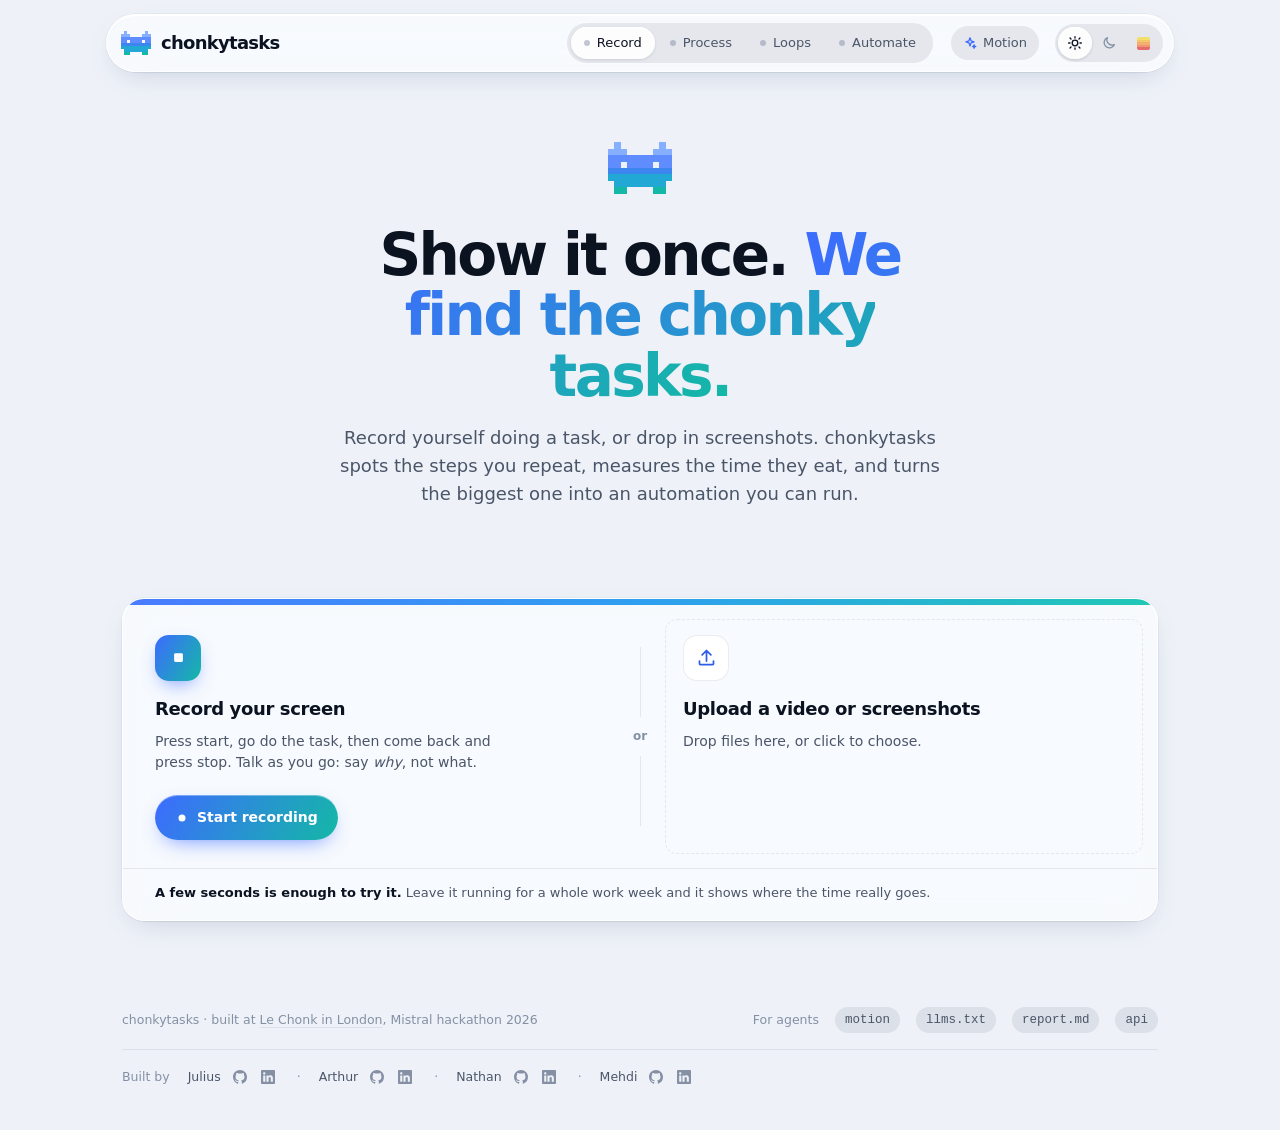
==== commit 4b5b8a52: "Add motion page: pixel cast with personalities and an animation shelf New /motion.html, linked from " ====
--- a/ui/index.html
+++ b/ui/index.html
@@ -277,8 +277,15 @@
 /* ---------- process ---------- */
 .proc{position:relative}
 .pstep{display:block;padding:0;margin-bottom:8px;transition:border-color .3s}
-.pstep>summary{list-style:none;display:grid;grid-template-columns:32px minmax(0,1fr) auto 14px;gap:14px;
-  align-items:center;padding:11px 16px 11px 12px;cursor:pointer;border-radius:inherit}
+.pstep>summary{list-style:none;display:grid;grid-template-columns:32px 136px minmax(0,1fr) auto 14px;gap:16px;
+  align-items:center;padding:10px 16px 10px 12px;cursor:pointer;border-radius:inherit}
+.sshot{width:136px;aspect-ratio:16/10;object-fit:cover;object-position:top left;border-radius:8px;display:block;
+  background:var(--line);box-shadow:0 0 0 1px var(--line);transition:transform .4s var(--ease)}
+.pstep>summary:hover .sshot{transform:scale(1.04)}
+.same{font-size:11.5px;color:var(--faint);text-align:center;border:1.5px dashed var(--line);border-radius:8px;padding:5px 0}
+.ptx{min-width:0;display:flex;flex-direction:column;gap:2px}
+.pd1{font-size:13px;color:var(--dim);overflow:hidden;text-overflow:ellipsis;white-space:nowrap}
+.pstep[open] .pd1{display:none}
 .pstep>summary::-webkit-details-marker{display:none}
 .pstep>summary:hover{background:var(--glass2)}
 .pstep[open]{border-color:color-mix(in srgb,var(--a1) 35%,transparent)}
@@ -287,8 +294,8 @@
 .pstep .pm{margin:0;justify-content:flex-end}
 .pstep .chev{width:14px;height:14px;color:var(--faint);transition:transform .3s var(--ease)}
 .pstep[open] .chev{transform:rotate(90deg)}
-.pbody{display:grid;grid-template-columns:minmax(0,1fr) 240px;gap:18px;padding:2px 18px 16px 58px;animation:rise .4s var(--ease)}
-.pbody .pthumb{width:240px}
+.pbody{display:grid;grid-template-columns:minmax(0,1fr) 340px;gap:18px;padding:4px 18px 16px 58px;animation:rise .4s var(--ease)}
+.pbody .pthumb{width:340px}
 .pbody .pd{margin:0}
 .pbody .quote{margin:10px 0 0}
 .pbody .rawlist{margin-top:10px}
@@ -498,6 +505,22 @@
 footer a{color:var(--dim);text-decoration:none;font-family:var(--mono);padding:3px 10px;border-radius:999px;background:var(--line);transition:.2s}
 footer a:hover{color:var(--ink);background:var(--glass3)}
 footer .sp{margin-right:auto}
+footer .team{flex-basis:100%;display:flex;gap:6px 18px;flex-wrap:wrap;align-items:center;padding-top:14px;border-top:1px solid var(--line)}
+footer .team ul{display:flex;flex-wrap:wrap;gap:6px 18px;list-style:none;margin:0;padding:0}
+footer .team li{display:flex;align-items:center;gap:2px;color:var(--dim)}
+footer .team li:not(:last-child)::after{content:"·";margin-left:14px;color:var(--faint)}
+footer a.ico{display:inline-grid;place-items:center;width:26px;height:26px;padding:0;background:none;color:var(--faint)}
+footer a.ico:first-of-type{margin-left:4px}
+footer a.ico svg{width:14px;height:14px}
+footer a.ico:hover{color:var(--ink);background:var(--line)}
+footer a.ico:focus-visible,footer a.ev:focus-visible{outline:2px solid currentColor;outline-offset:2px}
+footer a.ev{font-family:inherit;padding:0;background:none;color:inherit;text-decoration:underline;text-decoration-color:var(--line);text-underline-offset:3px}
+footer a.ev:hover{background:none;color:var(--ink);text-decoration-color:currentColor}
+.lab{display:flex;align-items:center;gap:6px;flex:none;margin-right:6px;color:var(--dim);text-decoration:none;font-size:13px;font-weight:540;
+  padding:7px 12px;border-radius:999px;background:var(--line);transition:color .2s,background .2s}
+.lab:hover{color:var(--ink);background:var(--glass3)}
+.lab svg{width:14px;height:14px;color:var(--a1);transition:transform .6s var(--ease)}
+.lab:hover svg{transform:rotate(72deg) scale(1.15)}
 
 @media(max-width:960px){.pipe{grid-template-columns:repeat(3,minmax(0,1fr))}.hero h1{font-size:48px}}
 @media(max-width:760px){.cap{grid-template-columns:1fr}.or{padding:4px 32px;text-align:center}.or::before,.or::after{display:none}}
@@ -507,6 +530,7 @@
   .hb{gap:8px;padding:0 6px 0 10px;height:54px}
   .brand b{display:none}
   nav a{padding:6px 10px} nav a span{display:none} nav a i{width:7px;height:7px}
+  .lab span{display:none} .lab{padding:8px;margin-right:0}
   .hero{padding:52px 0 20px} .hero h1{font-size:38px} .hero p{font-size:16px} .opt{padding:24px 22px} .hint{padding:14px 22px}
   .pipe{grid-template-columns:repeat(2,minmax(0,1fr))}
   .st{grid-template-columns:40px minmax(0,1fr);gap:4px 10px}
@@ -514,7 +538,7 @@
   .quote{margin-left:12px}
   .seg{grid-template-columns:1fr;gap:12px;padding:8px 8px 14px} .seg .m{padding:0 6px}
   .tl li{padding-left:42px} .tl::before{left:14px} .tl .dot{left:0;top:12px;width:30px;height:30px}
-  .pstep>summary{grid-template-columns:28px minmax(0,1fr) 14px;gap:10px} .pstep .pm{display:none}
+  .pstep>summary{grid-template-columns:26px 84px minmax(0,1fr) 14px;gap:10px} .pstep .pm{display:none} .sshot{width:84px} .same{font-size:10.5px}
   .pbody{grid-template-columns:1fr;padding:0 14px 14px} .pbody .pthumb{width:100%}
   .pbody .rawlist .st{grid-template-columns:40px minmax(0,1fr)}
   details.raw .st{grid-template-columns:40px minmax(0,1fr)} .feed{padding:16px}
@@ -545,6 +569,7 @@
     <a href="#opps" data-k="opps"><i></i><span>Loops</span></a>
     <a href="#auto" data-k="auto"><i></i><span>Automate</span></a>
   </nav>
+  <a class="lab" href="/motion.html" title="Animations we like"><svg viewBox="0 0 24 24" fill="none" stroke="currentColor" stroke-width="2.2" stroke-linecap="round" stroke-linejoin="round"><path d="M12 3l1.8 5.2L19 10l-5.2 1.8L12 17l-1.8-5.2L5 10l5.2-1.8z"/><path d="M19 15l.7 2.3L22 18l-2.3.7L19 21l-.7-2.3L16 18l2.3-.7z"/></svg><span>Motion</span></a>
   <div class="views" id="views" role="radiogroup" aria-label="Appearance">
     <span class="vind" id="vind" aria-hidden="true"></span>
     <button role="radio" data-view="light" data-action="set-view" aria-label="Light" title="Light">
@@ -639,9 +664,19 @@
 </main>
 
 <footer><div class="wrap">
-  <span class="sp">chonkytasks · Mistral hackathon, London 2026</span>
+  <span class="sp">chonkytasks · built at <a class="ev" href="https://luma.com/le-chonk-in-london" target="_blank" rel="noopener noreferrer">Le Chonk in London</a>, Mistral hackathon 2026</span>
   <span>For agents</span>
+  <a href="/motion.html">motion</a>
   <a href="/llms.txt">llms.txt</a><a href="/api/report.md">report.md</a><a href="/api">api</a>
+  <div class="team">
+    <span>Built by</span>
+    <ul aria-label="Team">
+      <li>Julius<a class="ico" href="https://github.com/juliusbijkerk" target="_blank" rel="noopener noreferrer" aria-label="Julius on GitHub" title="github.com/juliusbijkerk"><svg viewBox="0 0 16 16" aria-hidden="true"><path fill="currentColor" d="M8 0C3.58 0 0 3.58 0 8c0 3.54 2.29 6.53 5.47 7.59.4.07.55-.17.55-.38 0-.19-.01-.82-.01-1.49-2.01.37-2.53-.49-2.69-.94-.09-.23-.48-.94-.82-1.13-.28-.15-.68-.52-.01-.53.63-.01 1.08.58 1.23.82.72 1.21 1.87.87 2.33.66.07-.52.28-.87.51-1.07-1.78-.2-3.64-.89-3.64-3.95 0-.87.31-1.59.82-2.15-.08-.2-.36-1.02.08-2.12 0 0 .67-.21 2.2.82.64-.18 1.32-.27 2-.27.68 0 1.36.09 2 .27 1.53-1.04 2.2-.82 2.2-.82.44 1.1.16 1.92.08 2.12.51.56.82 1.27.82 2.15 0 3.07-1.87 3.75-3.65 3.95.29.25.54.73.54 1.48 0 1.07-.01 1.93-.01 2.2 0 .21.15.46.55.38A8.01 8.01 0 0 0 16 8c0-4.42-3.58-8-8-8Z"/></svg></a><a class="ico" href="https://www.linkedin.com/in/julius-bijkerk-63679777/" target="_blank" rel="noopener noreferrer" aria-label="Julius on LinkedIn" title="linkedin.com/in/julius-bijkerk-63679777"><svg viewBox="0 0 16 16" aria-hidden="true"><path fill="currentColor" d="M0 1.15C0 .52.52 0 1.18 0h13.64C15.48 0 16 .52 16 1.15v13.7c0 .63-.52 1.15-1.18 1.15H1.18C.52 16 0 15.48 0 14.85V1.15Zm4.94 12.24V6.17H2.542v7.22h2.4Zm-1.2-8.21c.84 0 1.36-.55 1.36-1.25-.01-.71-.52-1.25-1.34-1.25-.82 0-1.36.54-1.36 1.25 0 .7.52 1.25 1.33 1.25h.01Zm4.91 8.21V9.36c0-.22.02-.43.08-.58.17-.43.57-.88 1.23-.88.87 0 1.21.66 1.21 1.63v3.86h2.4V9.25c0-2.22-1.18-3.25-2.76-3.25-1.27 0-1.84.7-2.16 1.19v.03h-.02l.02-.03V6.17h-2.4c.03.68 0 7.22 0 7.22h2.4Z"/></svg></a></li>
+      <li>Arthur<a class="ico" href="https://github.com/MisteFr" target="_blank" rel="noopener noreferrer" aria-label="Arthur on GitHub" title="github.com/MisteFr"><svg viewBox="0 0 16 16" aria-hidden="true"><path fill="currentColor" d="M8 0C3.58 0 0 3.58 0 8c0 3.54 2.29 6.53 5.47 7.59.4.07.55-.17.55-.38 0-.19-.01-.82-.01-1.49-2.01.37-2.53-.49-2.69-.94-.09-.23-.48-.94-.82-1.13-.28-.15-.68-.52-.01-.53.63-.01 1.08.58 1.23.82.72 1.21 1.87.87 2.33.66.07-.52.28-.87.51-1.07-1.78-.2-3.64-.89-3.64-3.95 0-.87.31-1.59.82-2.15-.08-.2-.36-1.02.08-2.12 0 0 .67-.21 2.2.82.64-.18 1.32-.27 2-.27.68 0 1.36.09 2 .27 1.53-1.04 2.2-.82 2.2-.82.44 1.1.16 1.92.08 2.12.51.56.82 1.27.82 2.15 0 3.07-1.87 3.75-3.65 3.95.29.25.54.73.54 1.48 0 1.07-.01 1.93-.01 2.2 0 .21.15.46.55.38A8.01 8.01 0 0 0 16 8c0-4.42-3.58-8-8-8Z"/></svg></a><a class="ico" href="https://www.linkedin.com/in/arthur-bigot/" target="_blank" rel="noopener noreferrer" aria-label="Arthur on LinkedIn" title="linkedin.com/in/arthur-bigot"><svg viewBox="0 0 16 16" aria-hidden="true"><path fill="currentColor" d="M0 1.15C0 .52.52 0 1.18 0h13.64C15.48 0 16 .52 16 1.15v13.7c0 .63-.52 1.15-1.18 1.15H1.18C.52 16 0 15.48 0 14.85V1.15Zm4.94 12.24V6.17H2.542v7.22h2.4Zm-1.2-8.21c.84 0 1.36-.55 1.36-1.25-.01-.71-.52-1.25-1.34-1.25-.82 0-1.36.54-1.36 1.25 0 .7.52 1.25 1.33 1.25h.01Zm4.91 8.21V9.36c0-.22.02-.43.08-.58.17-.43.57-.88 1.23-.88.87 0 1.21.66 1.21 1.63v3.86h2.4V9.25c0-2.22-1.18-3.25-2.76-3.25-1.27 0-1.84.7-2.16 1.19v.03h-.02l.02-.03V6.17h-2.4c.03.68 0 7.22 0 7.22h2.4Z"/></svg></a></li>
+      <li>Nathan<a class="ico" href="https://github.com/Nathanj-ones" target="_blank" rel="noopener noreferrer" aria-label="Nathan on GitHub" title="github.com/Nathanj-ones"><svg viewBox="0 0 16 16" aria-hidden="true"><path fill="currentColor" d="M8 0C3.58 0 0 3.58 0 8c0 3.54 2.29 6.53 5.47 7.59.4.07.55-.17.55-.38 0-.19-.01-.82-.01-1.49-2.01.37-2.53-.49-2.69-.94-.09-.23-.48-.94-.82-1.13-.28-.15-.68-.52-.01-.53.63-.01 1.08.58 1.23.82.72 1.21 1.87.87 2.33.66.07-.52.28-.87.51-1.07-1.78-.2-3.64-.89-3.64-3.95 0-.87.31-1.59.82-2.15-.08-.2-.36-1.02.08-2.12 0 0 .67-.21 2.2.82.64-.18 1.32-.27 2-.27.68 0 1.36.09 2 .27 1.53-1.04 2.2-.82 2.2-.82.44 1.1.16 1.92.08 2.12.51.56.82 1.27.82 2.15 0 3.07-1.87 3.75-3.65 3.95.29.25.54.73.54 1.48 0 1.07-.01 1.93-.01 2.2 0 .21.15.46.55.38A8.01 8.01 0 0 0 16 8c0-4.42-3.58-8-8-8Z"/></svg></a><a class="ico" href="https://www.linkedin.com/in/nathanjonez/" target="_blank" rel="noopener noreferrer" aria-label="Nathan on LinkedIn" title="linkedin.com/in/nathanjonez"><svg viewBox="0 0 16 16" aria-hidden="true"><path fill="currentColor" d="M0 1.15C0 .52.52 0 1.18 0h13.64C15.48 0 16 .52 16 1.15v13.7c0 .63-.52 1.15-1.18 1.15H1.18C.52 16 0 15.48 0 14.85V1.15Zm4.94 12.24V6.17H2.542v7.22h2.4Zm-1.2-8.21c.84 0 1.36-.55 1.36-1.25-.01-.71-.52-1.25-1.34-1.25-.82 0-1.36.54-1.36 1.25 0 .7.52 1.25 1.33 1.25h.01Zm4.91 8.21V9.36c0-.22.02-.43.08-.58.17-.43.57-.88 1.23-.88.87 0 1.21.66 1.21 1.63v3.86h2.4V9.25c0-2.22-1.18-3.25-2.76-3.25-1.27 0-1.84.7-2.16 1.19v.03h-.02l.02-.03V6.17h-2.4c.03.68 0 7.22 0 7.22h2.4Z"/></svg></a></li>
+      <li>Mehdi<a class="ico" href="https://github.com/MehdiBsr" target="_blank" rel="noopener noreferrer" aria-label="Mehdi on GitHub" title="github.com/MehdiBsr"><svg viewBox="0 0 16 16" aria-hidden="true"><path fill="currentColor" d="M8 0C3.58 0 0 3.58 0 8c0 3.54 2.29 6.53 5.47 7.59.4.07.55-.17.55-.38 0-.19-.01-.82-.01-1.49-2.01.37-2.53-.49-2.69-.94-.09-.23-.48-.94-.82-1.13-.28-.15-.68-.52-.01-.53.63-.01 1.08.58 1.23.82.72 1.21 1.87.87 2.33.66.07-.52.28-.87.51-1.07-1.78-.2-3.64-.89-3.64-3.95 0-.87.31-1.59.82-2.15-.08-.2-.36-1.02.08-2.12 0 0 .67-.21 2.2.82.64-.18 1.32-.27 2-.27.68 0 1.36.09 2 .27 1.53-1.04 2.2-.82 2.2-.82.44 1.1.16 1.92.08 2.12.51.56.82 1.27.82 2.15 0 3.07-1.87 3.75-3.65 3.95.29.25.54.73.54 1.48 0 1.07-.01 1.93-.01 2.2 0 .21.15.46.55.38A8.01 8.01 0 0 0 16 8c0-4.42-3.58-8-8-8Z"/></svg></a><a class="ico" href="https://www.linkedin.com/in/mehdiboussoura/" target="_blank" rel="noopener noreferrer" aria-label="Mehdi on LinkedIn" title="linkedin.com/in/mehdiboussoura"><svg viewBox="0 0 16 16" aria-hidden="true"><path fill="currentColor" d="M0 1.15C0 .52.52 0 1.18 0h13.64C15.48 0 16 .52 16 1.15v13.7c0 .63-.52 1.15-1.18 1.15H1.18C.52 16 0 15.48 0 14.85V1.15Zm4.94 12.24V6.17H2.542v7.22h2.4Zm-1.2-8.21c.84 0 1.36-.55 1.36-1.25-.01-.71-.52-1.25-1.34-1.25-.82 0-1.36.54-1.36 1.25 0 .7.52 1.25 1.33 1.25h.01Zm4.91 8.21V9.36c0-.22.02-.43.08-.58.17-.43.57-.88 1.23-.88.87 0 1.21.66 1.21 1.63v3.86h2.4V9.25c0-2.22-1.18-3.25-2.76-3.25-1.27 0-1.84.7-2.16 1.19v.03h-.02l.02-.03V6.17h-2.4c.03.68 0 7.22 0 7.22h2.4Z"/></svg></a></li>
+    </ul>
+  </div>
 </div></footer>
 
 <div id="toasts" role="status" aria-live="polite"></div>
@@ -911,18 +946,10 @@
 addEventListener('resize',moveInd);
 
 /* ---------------- parts: the strip above the process ---------------- */
-function renderSegs(){
-  const segs=S.segments||[], strip=$('#strip');
-  strip.classList.toggle('hide',segs.length<2);
-  if(!segs.length) return;
-  const dur=s=>Math.max(0,(s.end??0)-(s.start??0));
-  const total=segs.reduce((a,s)=>a+dur(s),0)||1, longest=Math.max(...segs.map(dur))||1;
-  setHTML(strip,segs.map((s,i)=>
-    `<button data-part="${esc(s.id)}" aria-pressed="${selSeg===s.id}" style="--w:${Math.max(dur(s),.5)};--o:${dur(s)/longest}" `+
-    `title="${i+1}. ${esc(s.label||s.id)} · ${mmss(s.start)}–${mmss(s.end)} (${fmtSecs(dur(s))})" aria-label="Part ${i+1}: ${esc(s.label||s.id)}">`+
-    `${dur(s)/total>.06?esc(s.label&&dur(s)/total>.25?s.label:String(i+1)):''}</button>`).join(''));
-}
-$('#strip').onclick=e=>{ const b=e.target.closest('[data-part]'); if(b) filterPart(b.dataset.part); };
+function renderSegs(){}   /* the strip is drawn from the process steps, in renderSteps */
+$('#strip').onclick=e=>{ const b=e.target.closest('[data-step]'); if(!b) return;
+  const d=document.querySelector(`details.pstep[data-step="${b.dataset.step}"]`);
+  if(d){ d.open=true; d.scrollIntoView({block:'center',behavior:reduced?'auto':'smooth'}); } };
 function filterPart(id){
   selSeg = selSeg===id ? null : id;
   renderSegs(); renderSteps(); mirror();
@@ -937,10 +964,13 @@
 /* One line per step; open it for the why, the screenshot and the raw actions. */
 function pstep(st,raw,isNew,i){
   const acts=(st.actions||[]).map(k=>raw[k]).filter(Boolean);
-  const th=thumbFor(st);
+  const th=st.frame||thumbFor(st);
   return `<details class="pstep glass${isNew?' new':''}" style="--i:${i}" data-step="${st.n}">`+
-    `<summary><span class="pn">${st.n}</span><span class="pt">${esc(st.title)}</span>`+
-      `<span class="pm">${st.app?`<span class="chip">${esc(st.app)}</span>`:''}<span>${mmss(st.t_start)}</span></span>${CHEV}</summary>`+
+    `<summary><span class="pn">${st.n}</span>`+
+      (st.frame&&!st.frame_same?`<img class="sshot" loading="lazy" src="${esc(st.frame)}" alt="Screen at step ${st.n}" onerror="this.style.visibility='hidden'">`
+:'<span></span>')+
+      `<span class="ptx"><span class="pt">${esc(st.title)}</span>${st.detail?`<span class="pd1">${esc(st.detail)}</span>`:''}</span>`+
+      `<span class="pm"><span>${mmss(st.t_start)}</span></span>${CHEV}</summary>`+
     `<div class="pbody"><div>`+
       (st.detail?`<div class="pd">${esc(st.detail)}</div>`:'')+
       (st.narration?`<div class="quote">${esc(st.narration)}</div>`:'')+
@@ -961,9 +991,9 @@
     `<button class="btn ghost sm" data-action="clear-filter">Show all ${all.length}</button>`;
     f.querySelector('button').onclick=()=>filterPart(selSeg); }
   $('#procLede').textContent=(pr.summary?pr.summary+' ':'')+
-    `${plural(all.length,'step')}${(pr.loops||[]).length?', with the repeated part grouped':''}. Open a step for the details.`;
+    `${plural(all.length,'step')}${(pr.loops||[]).length?', the repeated part grouped':''}. The bar shows where the time went.`;
   const el=$('#proc'), seen=el._seen||0, loops=selSeg?[]:(pr.loops||[]);
-  let html=pr.source==='derived'?'<div class="prov"><i></i>Rough outline while the AI write-up is still running.</div>':'';
+  let html=pr.source==='derived'?'<div class="prov"><i></i>Outline from the named parts. The AI write-up, when it has run, turns it into the steps you actually took.</div>':'';
   let k=0;
   for(let i=0;i<shown.length;i++){
     const st=shown[i], lp=loops.find(l=>l.from===st.n);
@@ -976,6 +1006,14 @@
       i+=inner.length-1;
     } else html+=pstep(st,raw,st.n>seen,k++);
   }
+  // the strip: every step, sized by how long it took, numbered like the list
+  const ends=(S.segments||[]).map(x=>x.end||0), endT=Math.max(...all.map(x=>x.t_end||0),...ends,0);
+  const durs=all.map((x,i)=>Math.max(.5,((all[i+1]||{}).t_start??endT)-(x.t_start||0)));
+  const tot=durs.reduce((a,b)=>a+b,0)||1, big=Math.max(...durs);
+  $('#strip').classList.toggle('hide',all.length<2);
+  setHTML($('#strip'),all.map((x,i)=>`<button data-step="${x.n}" style="--w:${durs[i]};--o:${durs[i]/big}" `+
+    `title="${x.n}. ${esc(x.title)} · ${fmtSecs(durs[i])}" aria-label="Step ${x.n}: ${esc(x.title)}, ${fmtSecs(durs[i])}">`+
+    `${durs[i]/tot>.3?esc(x.n+'. '+x.title):durs[i]/tot>.04?x.n:''}</button>`).join(''));
   const open=new Set([...el.querySelectorAll('details.pstep[open]')].map(d=>d.dataset.step));
   if(setHTML(el,html)){ el._seen=Math.max(seen,...all.map(s=>s.n));
     open.forEach(n=>{ const d=el.querySelector(`details.pstep[data-step="${n}"]`); if(d) d.open=true; }); }
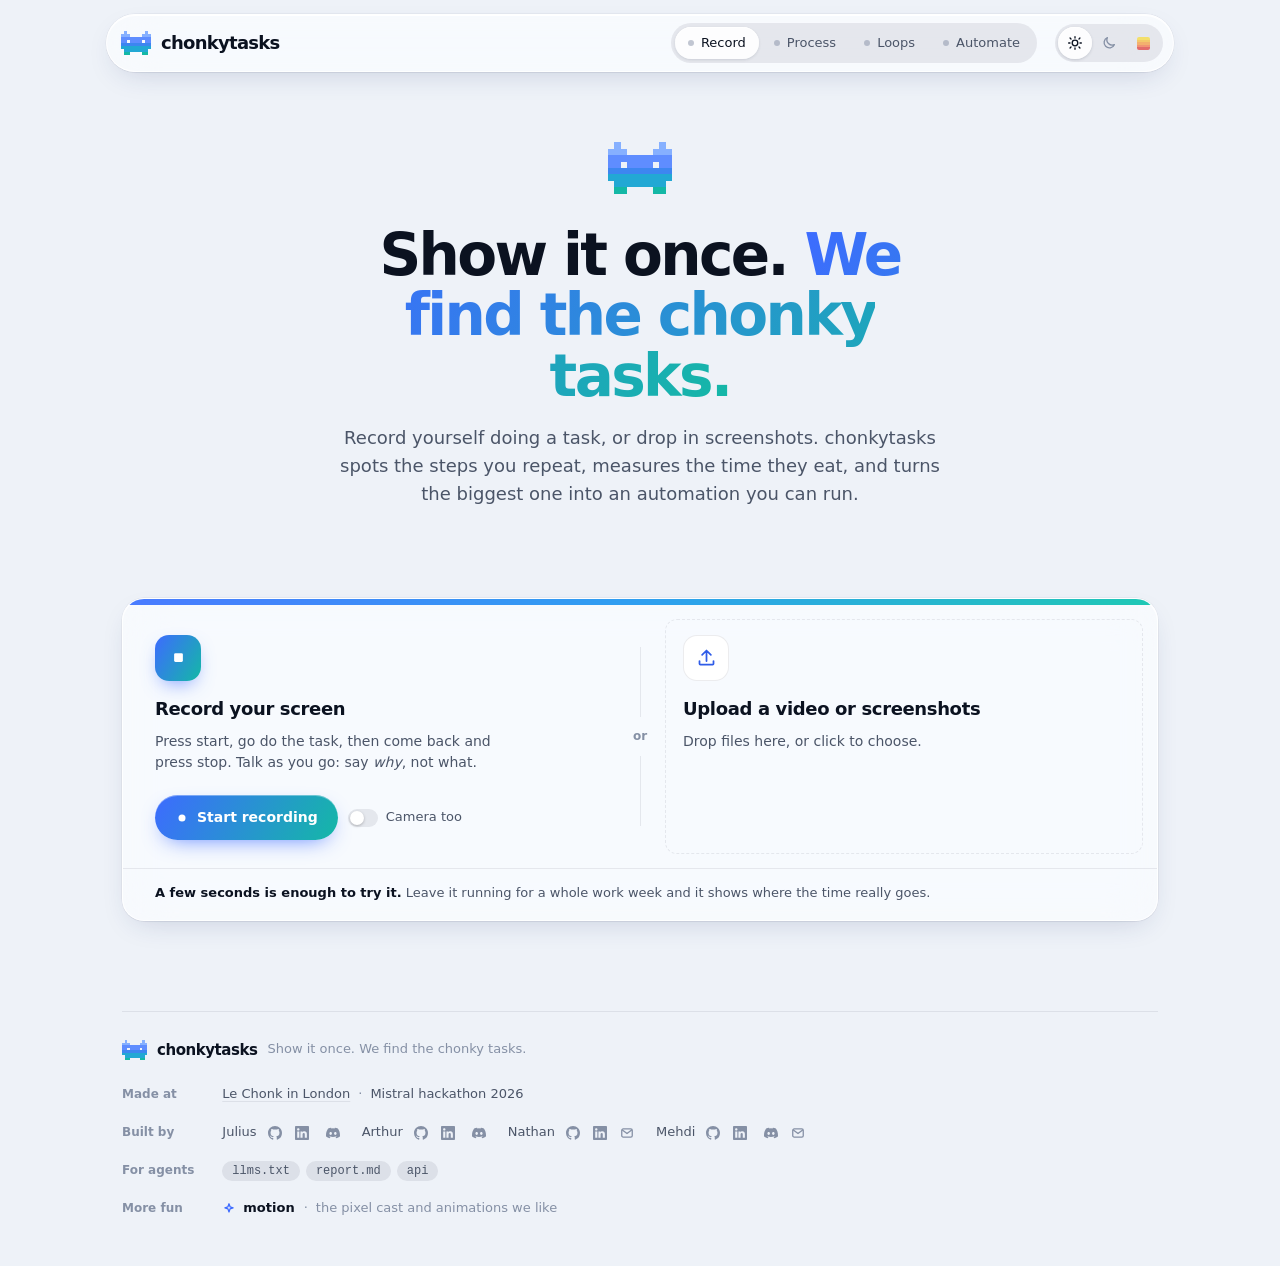
==== commit 8b3a33c1: "Camera capture, a page per character, tidier footer - Record: optional "Camera too" switch. The came" ====
--- a/ui/index.html
+++ b/ui/index.html
@@ -227,6 +227,17 @@
 .rectime{font:700 28px var(--sans);letter-spacing:-.03em;font-variant-numeric:tabular-nums}
 .btn.stop{background:var(--rec);margin-left:auto}
 .recording .rec-idle{display:none}.rec-live{display:none}.recording .rec-live{display:flex}
+.camopt{display:inline-flex;align-items:center;gap:8px;font-size:13px;font-weight:540;color:var(--dim);cursor:pointer;user-select:none}
+.camopt input{position:absolute;opacity:0;pointer-events:none}
+.camopt .sw{width:30px;height:18px;border-radius:999px;background:var(--line);position:relative;transition:background .25s}
+.camopt .sw::after{content:"";position:absolute;top:2px;left:2px;width:14px;height:14px;border-radius:50%;background:#fff;
+  box-shadow:0 1px 3px rgba(0,0,0,.25);transition:transform .35s cubic-bezier(.34,1.56,.64,1)}
+.camopt input:checked+.sw{background:var(--a1)}
+.camopt input:checked+.sw::after{transform:translateX(12px)}
+.camopt input:focus-visible+.sw{outline:2px solid var(--a1);outline-offset:2px}
+.campv{display:none;width:132px;aspect-ratio:16/9;object-fit:cover;border-radius:12px;margin-top:12px;transform:scaleX(-1);
+  background:var(--line);box-shadow:0 0 0 1px var(--stroke)}
+.recording .campv.on{display:block}
 .loaded{display:flex;align-items:center;gap:10px;font-size:13.5px;color:var(--dim);margin-top:12px}
 .loaded i{width:8px;height:8px;border-radius:2px;background:var(--ok)}
 
@@ -441,6 +452,20 @@
 .tag.partial,.tag.human_in_loop{color:var(--warn);background:var(--warn-soft)}
 .why{margin:14px 0 20px;font-size:13.5px;color:var(--dim);line-height:1.55;flex:1}
 .opp .btn{align-self:flex-start}
+.oppact{display:flex;align-items:center;gap:10px;flex-wrap:wrap}
+.agreq{display:flex;flex-direction:column;gap:6px;font-size:12.5px;color:var(--dim);font-weight:560;margin-bottom:4px}
+.agreq textarea{background:var(--glass2);border:1px solid var(--line);color:var(--ink);border-radius:12px;padding:10px 14px;
+  font:inherit;font-size:14px;resize:vertical}
+.agreq textarea:focus{outline:none;border-color:color-mix(in srgb,var(--a1) 60%,transparent);box-shadow:0 0 0 4px color-mix(in srgb,var(--a1) 16%,transparent)}
+.agentlog{list-style:none;margin:0;padding:0;font:12.5px var(--mono);color:var(--dim)}
+.agentlog li{padding:4px 0;animation:rise .35s var(--ease)}
+.agentlog .op{display:inline-block;min-width:86px;color:var(--atext);font-weight:600}
+.agentlog .op.ok{color:var(--ok)}
+.sheet{margin-top:14px;overflow-x:auto;border-radius:12px;box-shadow:inset 0 0 0 1px var(--line)}
+.sheet table{border-collapse:collapse;width:100%;font-size:13px}
+.sheet th,.sheet td{text-align:left;padding:8px 12px;border-bottom:1px solid var(--line);white-space:nowrap}
+.sheet th{font-size:11.5px;color:var(--faint);font-weight:600;text-transform:uppercase;letter-spacing:.04em}
+.sheet a{color:var(--atext)}
 
 /* ---------- skill + run ---------- */
 .panel{padding:26px 28px}
@@ -500,27 +525,37 @@
   gap:8px;align-items:center;pointer-events:none;width:calc(100% - 32px)}
 .toast{padding:11px 18px;border-radius:999px;font-size:13.5px;font-weight:520;max-width:520px;animation:rise .4s var(--ease)}
 .toast.bad{color:var(--bad)}
-footer{padding:30px 0 40px;font-size:12.5px;color:var(--faint)}
-footer .wrap{display:flex;gap:16px;flex-wrap:wrap;align-items:center}
-footer a{color:var(--dim);text-decoration:none;font-family:var(--mono);padding:3px 10px;border-radius:999px;background:var(--line);transition:.2s}
-footer a:hover{color:var(--ink);background:var(--glass3)}
-footer .sp{margin-right:auto}
-footer .team{flex-basis:100%;display:flex;gap:6px 18px;flex-wrap:wrap;align-items:center;padding-top:14px;border-top:1px solid var(--line)}
-footer .team ul{display:flex;flex-wrap:wrap;gap:6px 18px;list-style:none;margin:0;padding:0}
-footer .team li{display:flex;align-items:center;gap:2px;color:var(--dim)}
-footer .team li:not(:last-child)::after{content:"·";margin-left:14px;color:var(--faint)}
-footer a.ico{display:inline-grid;place-items:center;width:26px;height:26px;padding:0;background:none;color:var(--faint)}
-footer a.ico:first-of-type{margin-left:4px}
-footer a.ico svg{width:14px;height:14px}
-footer a.ico:hover{color:var(--ink);background:var(--line)}
-footer a.ico:focus-visible,footer a.ev:focus-visible{outline:2px solid currentColor;outline-offset:2px}
-footer a.ev{font-family:inherit;padding:0;background:none;color:inherit;text-decoration:underline;text-decoration-color:var(--line);text-underline-offset:3px}
-footer a.ev:hover{background:none;color:var(--ink);text-decoration-color:currentColor}
-.lab{display:flex;align-items:center;gap:6px;flex:none;margin-right:6px;color:var(--dim);text-decoration:none;font-size:13px;font-weight:540;
-  padding:7px 12px;border-radius:999px;background:var(--line);transition:color .2s,background .2s}
-.lab:hover{color:var(--ink);background:var(--glass3)}
-.lab svg{width:14px;height:14px;color:var(--a1);transition:transform .6s var(--ease)}
-.lab:hover svg{transform:rotate(72deg) scale(1.15)}
+footer{padding:34px 0 44px;font-size:13px;color:var(--faint)}
+.fbrand{display:flex;align-items:center;gap:10px;flex-wrap:wrap;margin-bottom:20px;padding-top:26px;border-top:1px solid var(--line)}
+.fbrand .cat{width:25px;height:20px;flex:none}
+.fbrand b{color:var(--ink);font-size:15px;font-weight:740;letter-spacing:-.03em}
+.fbrand span{color:var(--faint)}
+/* label column on the left, everything lines up; on a half screen it still fits */
+.frows{display:grid;grid-template-columns:max-content minmax(0,1fr);gap:12px 28px;margin:0;align-items:center}
+.frows dt{color:var(--faint);font-size:12px;font-weight:560}
+.frows dd{margin:0;color:var(--dim);display:flex;align-items:center;flex-wrap:wrap;min-height:26px}
+.frows .dot{margin:0 8px;color:var(--faint)}
+footer ul.team{flex:1 1 100%;min-width:0;display:flex;flex-wrap:wrap;gap:4px 16px;list-style:none;margin:0;padding:0}
+footer ul.team li{display:flex;align-items:center;gap:1px;color:var(--dim)}
+footer .chips{gap:6px}
+footer .chips a{color:var(--dim);text-decoration:none;font:12px var(--mono);padding:3px 10px;border-radius:999px;background:var(--line);transition:.2s}
+footer .chips a:hover{color:var(--ink);background:var(--glass3)}
+footer .ico{border:0;background:none;padding:0;cursor:pointer;display:inline-grid;place-items:center;width:26px;height:26px;border-radius:8px;color:var(--faint);transition:.2s}
+footer li>.ico:first-of-type{margin-left:4px}
+footer .ico svg{width:14px;height:14px}
+footer .ico:hover{color:var(--ink);background:var(--line)}
+footer .ico.dc:hover{color:#5865f2}
+footer :is(a,button):focus-visible{outline:2px solid currentColor;outline-offset:2px}
+footer a.ev{color:var(--dim);text-decoration:underline;text-decoration-color:var(--line);text-underline-offset:3px;transition:.2s}
+footer a.ev:hover{color:var(--ink);text-decoration-color:currentColor}
+footer a.fun{display:inline-flex;align-items:center;gap:7px;color:var(--ink);font-weight:600;text-decoration:none}
+footer a.fun svg{width:14px;height:14px;color:var(--a1);transition:transform .6s var(--ease)}
+footer a.fun span{color:var(--faint);font-weight:400}
+footer a.fun span::before{content:"·";margin:0 8px 0 2px}
+footer a.fun:hover svg{transform:rotate(72deg) scale(1.15)}
+footer a.fun:hover span{color:var(--dim)}
+@media(max-width:520px){.frows{grid-template-columns:minmax(0,1fr);gap:4px}.frows dd{margin-bottom:10px}.fbrand span{flex-basis:100%}
+  footer a.fun span{display:none}}
 
 @media(max-width:960px){.pipe{grid-template-columns:repeat(3,minmax(0,1fr))}.hero h1{font-size:48px}}
 @media(max-width:760px){.cap{grid-template-columns:1fr}.or{padding:4px 32px;text-align:center}.or::before,.or::after{display:none}}
@@ -530,7 +565,6 @@
   .hb{gap:8px;padding:0 6px 0 10px;height:54px}
   .brand b{display:none}
   nav a{padding:6px 10px} nav a span{display:none} nav a i{width:7px;height:7px}
-  .lab span{display:none} .lab{padding:8px;margin-right:0}
   .hero{padding:52px 0 20px} .hero h1{font-size:38px} .hero p{font-size:16px} .opt{padding:24px 22px} .hint{padding:14px 22px}
   .pipe{grid-template-columns:repeat(2,minmax(0,1fr))}
   .st{grid-template-columns:40px minmax(0,1fr);gap:4px 10px}
@@ -569,7 +603,6 @@
     <a href="#opps" data-k="opps"><i></i><span>Loops</span></a>
     <a href="#auto" data-k="auto"><i></i><span>Automate</span></a>
   </nav>
-  <a class="lab" href="/motion.html" title="Animations we like"><svg viewBox="0 0 24 24" fill="none" stroke="currentColor" stroke-width="2.2" stroke-linecap="round" stroke-linejoin="round"><path d="M12 3l1.8 5.2L19 10l-5.2 1.8L12 17l-1.8-5.2L5 10l5.2-1.8z"/><path d="M19 15l.7 2.3L22 18l-2.3.7L19 21l-.7-2.3L16 18l2.3-.7z"/></svg><span>Motion</span></a>
   <div class="views" id="views" role="radiogroup" aria-label="Appearance">
     <span class="vind" id="vind" aria-hidden="true"></span>
     <button role="radio" data-view="light" data-action="set-view" aria-label="Light" title="Light">
@@ -602,7 +635,10 @@
         <div class="act-row rec-idle">
           <button class="btn" id="recbtn" data-action="start-recording">
             <svg viewBox="0 0 24 24" fill="currentColor"><circle cx="12" cy="12" r="6"/></svg>Start recording</button>
+          <label class="camopt" title="Also film yourself, saved as a separate file. Shows what happens off screen: paper, phone, a colleague.">
+            <input type="checkbox" id="camopt" data-action="toggle-camera"><span class="sw" aria-hidden="true"></span>Camera too</label>
         </div>
+        <video id="campv" class="campv" muted playsinline aria-label="Camera preview"></video>
         <div class="live rec-live" role="status" aria-live="polite">
           <span class="recdot" aria-hidden="true"></span>
           <span class="rectime" id="rectime">0:00</span>
@@ -664,19 +700,22 @@
 </main>
 
 <footer><div class="wrap">
-  <span class="sp">chonkytasks · built at <a class="ev" href="https://luma.com/le-chonk-in-london" target="_blank" rel="noopener noreferrer">Le Chonk in London</a>, Mistral hackathon 2026</span>
-  <span>For agents</span>
-  <a href="/motion.html">motion</a>
-  <a href="/llms.txt">llms.txt</a><a href="/api/report.md">report.md</a><a href="/api">api</a>
-  <div class="team">
-    <span>Built by</span>
-    <ul aria-label="Team">
-      <li>Julius<a class="ico" href="https://github.com/juliusbijkerk" target="_blank" rel="noopener noreferrer" aria-label="Julius on GitHub" title="github.com/juliusbijkerk"><svg viewBox="0 0 16 16" aria-hidden="true"><path fill="currentColor" d="M8 0C3.58 0 0 3.58 0 8c0 3.54 2.29 6.53 5.47 7.59.4.07.55-.17.55-.38 0-.19-.01-.82-.01-1.49-2.01.37-2.53-.49-2.69-.94-.09-.23-.48-.94-.82-1.13-.28-.15-.68-.52-.01-.53.63-.01 1.08.58 1.23.82.72 1.21 1.87.87 2.33.66.07-.52.28-.87.51-1.07-1.78-.2-3.64-.89-3.64-3.95 0-.87.31-1.59.82-2.15-.08-.2-.36-1.02.08-2.12 0 0 .67-.21 2.2.82.64-.18 1.32-.27 2-.27.68 0 1.36.09 2 .27 1.53-1.04 2.2-.82 2.2-.82.44 1.1.16 1.92.08 2.12.51.56.82 1.27.82 2.15 0 3.07-1.87 3.75-3.65 3.95.29.25.54.73.54 1.48 0 1.07-.01 1.93-.01 2.2 0 .21.15.46.55.38A8.01 8.01 0 0 0 16 8c0-4.42-3.58-8-8-8Z"/></svg></a><a class="ico" href="https://www.linkedin.com/in/julius-bijkerk-63679777/" target="_blank" rel="noopener noreferrer" aria-label="Julius on LinkedIn" title="linkedin.com/in/julius-bijkerk-63679777"><svg viewBox="0 0 16 16" aria-hidden="true"><path fill="currentColor" d="M0 1.15C0 .52.52 0 1.18 0h13.64C15.48 0 16 .52 16 1.15v13.7c0 .63-.52 1.15-1.18 1.15H1.18C.52 16 0 15.48 0 14.85V1.15Zm4.94 12.24V6.17H2.542v7.22h2.4Zm-1.2-8.21c.84 0 1.36-.55 1.36-1.25-.01-.71-.52-1.25-1.34-1.25-.82 0-1.36.54-1.36 1.25 0 .7.52 1.25 1.33 1.25h.01Zm4.91 8.21V9.36c0-.22.02-.43.08-.58.17-.43.57-.88 1.23-.88.87 0 1.21.66 1.21 1.63v3.86h2.4V9.25c0-2.22-1.18-3.25-2.76-3.25-1.27 0-1.84.7-2.16 1.19v.03h-.02l.02-.03V6.17h-2.4c.03.68 0 7.22 0 7.22h2.4Z"/></svg></a></li>
-      <li>Arthur<a class="ico" href="https://github.com/MisteFr" target="_blank" rel="noopener noreferrer" aria-label="Arthur on GitHub" title="github.com/MisteFr"><svg viewBox="0 0 16 16" aria-hidden="true"><path fill="currentColor" d="M8 0C3.58 0 0 3.58 0 8c0 3.54 2.29 6.53 5.47 7.59.4.07.55-.17.55-.38 0-.19-.01-.82-.01-1.49-2.01.37-2.53-.49-2.69-.94-.09-.23-.48-.94-.82-1.13-.28-.15-.68-.52-.01-.53.63-.01 1.08.58 1.23.82.72 1.21 1.87.87 2.33.66.07-.52.28-.87.51-1.07-1.78-.2-3.64-.89-3.64-3.95 0-.87.31-1.59.82-2.15-.08-.2-.36-1.02.08-2.12 0 0 .67-.21 2.2.82.64-.18 1.32-.27 2-.27.68 0 1.36.09 2 .27 1.53-1.04 2.2-.82 2.2-.82.44 1.1.16 1.92.08 2.12.51.56.82 1.27.82 2.15 0 3.07-1.87 3.75-3.65 3.95.29.25.54.73.54 1.48 0 1.07-.01 1.93-.01 2.2 0 .21.15.46.55.38A8.01 8.01 0 0 0 16 8c0-4.42-3.58-8-8-8Z"/></svg></a><a class="ico" href="https://www.linkedin.com/in/arthur-bigot/" target="_blank" rel="noopener noreferrer" aria-label="Arthur on LinkedIn" title="linkedin.com/in/arthur-bigot"><svg viewBox="0 0 16 16" aria-hidden="true"><path fill="currentColor" d="M0 1.15C0 .52.52 0 1.18 0h13.64C15.48 0 16 .52 16 1.15v13.7c0 .63-.52 1.15-1.18 1.15H1.18C.52 16 0 15.48 0 14.85V1.15Zm4.94 12.24V6.17H2.542v7.22h2.4Zm-1.2-8.21c.84 0 1.36-.55 1.36-1.25-.01-.71-.52-1.25-1.34-1.25-.82 0-1.36.54-1.36 1.25 0 .7.52 1.25 1.33 1.25h.01Zm4.91 8.21V9.36c0-.22.02-.43.08-.58.17-.43.57-.88 1.23-.88.87 0 1.21.66 1.21 1.63v3.86h2.4V9.25c0-2.22-1.18-3.25-2.76-3.25-1.27 0-1.84.7-2.16 1.19v.03h-.02l.02-.03V6.17h-2.4c.03.68 0 7.22 0 7.22h2.4Z"/></svg></a></li>
-      <li>Nathan<a class="ico" href="https://github.com/Nathanj-ones" target="_blank" rel="noopener noreferrer" aria-label="Nathan on GitHub" title="github.com/Nathanj-ones"><svg viewBox="0 0 16 16" aria-hidden="true"><path fill="currentColor" d="M8 0C3.58 0 0 3.58 0 8c0 3.54 2.29 6.53 5.47 7.59.4.07.55-.17.55-.38 0-.19-.01-.82-.01-1.49-2.01.37-2.53-.49-2.69-.94-.09-.23-.48-.94-.82-1.13-.28-.15-.68-.52-.01-.53.63-.01 1.08.58 1.23.82.72 1.21 1.87.87 2.33.66.07-.52.28-.87.51-1.07-1.78-.2-3.64-.89-3.64-3.95 0-.87.31-1.59.82-2.15-.08-.2-.36-1.02.08-2.12 0 0 .67-.21 2.2.82.64-.18 1.32-.27 2-.27.68 0 1.36.09 2 .27 1.53-1.04 2.2-.82 2.2-.82.44 1.1.16 1.92.08 2.12.51.56.82 1.27.82 2.15 0 3.07-1.87 3.75-3.65 3.95.29.25.54.73.54 1.48 0 1.07-.01 1.93-.01 2.2 0 .21.15.46.55.38A8.01 8.01 0 0 0 16 8c0-4.42-3.58-8-8-8Z"/></svg></a><a class="ico" href="https://www.linkedin.com/in/nathanjonez/" target="_blank" rel="noopener noreferrer" aria-label="Nathan on LinkedIn" title="linkedin.com/in/nathanjonez"><svg viewBox="0 0 16 16" aria-hidden="true"><path fill="currentColor" d="M0 1.15C0 .52.52 0 1.18 0h13.64C15.48 0 16 .52 16 1.15v13.7c0 .63-.52 1.15-1.18 1.15H1.18C.52 16 0 15.48 0 14.85V1.15Zm4.94 12.24V6.17H2.542v7.22h2.4Zm-1.2-8.21c.84 0 1.36-.55 1.36-1.25-.01-.71-.52-1.25-1.34-1.25-.82 0-1.36.54-1.36 1.25 0 .7.52 1.25 1.33 1.25h.01Zm4.91 8.21V9.36c0-.22.02-.43.08-.58.17-.43.57-.88 1.23-.88.87 0 1.21.66 1.21 1.63v3.86h2.4V9.25c0-2.22-1.18-3.25-2.76-3.25-1.27 0-1.84.7-2.16 1.19v.03h-.02l.02-.03V6.17h-2.4c.03.68 0 7.22 0 7.22h2.4Z"/></svg></a></li>
-      <li>Mehdi<a class="ico" href="https://github.com/MehdiBsr" target="_blank" rel="noopener noreferrer" aria-label="Mehdi on GitHub" title="github.com/MehdiBsr"><svg viewBox="0 0 16 16" aria-hidden="true"><path fill="currentColor" d="M8 0C3.58 0 0 3.58 0 8c0 3.54 2.29 6.53 5.47 7.59.4.07.55-.17.55-.38 0-.19-.01-.82-.01-1.49-2.01.37-2.53-.49-2.69-.94-.09-.23-.48-.94-.82-1.13-.28-.15-.68-.52-.01-.53.63-.01 1.08.58 1.23.82.72 1.21 1.87.87 2.33.66.07-.52.28-.87.51-1.07-1.78-.2-3.64-.89-3.64-3.95 0-.87.31-1.59.82-2.15-.08-.2-.36-1.02.08-2.12 0 0 .67-.21 2.2.82.64-.18 1.32-.27 2-.27.68 0 1.36.09 2 .27 1.53-1.04 2.2-.82 2.2-.82.44 1.1.16 1.92.08 2.12.51.56.82 1.27.82 2.15 0 3.07-1.87 3.75-3.65 3.95.29.25.54.73.54 1.48 0 1.07-.01 1.93-.01 2.2 0 .21.15.46.55.38A8.01 8.01 0 0 0 16 8c0-4.42-3.58-8-8-8Z"/></svg></a><a class="ico" href="https://www.linkedin.com/in/mehdiboussoura/" target="_blank" rel="noopener noreferrer" aria-label="Mehdi on LinkedIn" title="linkedin.com/in/mehdiboussoura"><svg viewBox="0 0 16 16" aria-hidden="true"><path fill="currentColor" d="M0 1.15C0 .52.52 0 1.18 0h13.64C15.48 0 16 .52 16 1.15v13.7c0 .63-.52 1.15-1.18 1.15H1.18C.52 16 0 15.48 0 14.85V1.15Zm4.94 12.24V6.17H2.542v7.22h2.4Zm-1.2-8.21c.84 0 1.36-.55 1.36-1.25-.01-.71-.52-1.25-1.34-1.25-.82 0-1.36.54-1.36 1.25 0 .7.52 1.25 1.33 1.25h.01Zm4.91 8.21V9.36c0-.22.02-.43.08-.58.17-.43.57-.88 1.23-.88.87 0 1.21.66 1.21 1.63v3.86h2.4V9.25c0-2.22-1.18-3.25-2.76-3.25-1.27 0-1.84.7-2.16 1.19v.03h-.02l.02-.03V6.17h-2.4c.03.68 0 7.22 0 7.22h2.4Z"/></svg></a></li>
-    </ul>
-  </div>
+  <div class="fbrand"><svg class="cat" viewBox="0 0 10 8" shape-rendering="crispEdges" aria-hidden="true"><rect class="b0" x="1" y="0" width="1" height="1"/><rect class="b0" x="8" y="0" width="1" height="1"/><rect class="b0" x="0" y="1" width="1" height="1"/><rect class="b0" x="1" y="1" width="1" height="1"/><rect class="b0" x="2" y="1" width="1" height="1"/><rect class="b0" x="7" y="1" width="1" height="1"/><rect class="b0" x="8" y="1" width="1" height="1"/><rect class="b0" x="9" y="1" width="1" height="1"/><rect class="b1" x="0" y="2" width="1" height="1"/><rect class="b1" x="1" y="2" width="1" height="1"/><rect class="b1" x="2" y="2" width="1" height="1"/><rect class="b1" x="3" y="2" width="1" height="1"/><rect class="b1" x="4" y="2" width="1" height="1"/><rect class="b1" x="5" y="2" width="1" height="1"/><rect class="b1" x="6" y="2" width="1" height="1"/><rect class="b1" x="7" y="2" width="1" height="1"/><rect class="b1" x="8" y="2" width="1" height="1"/><rect class="b1" x="9" y="2" width="1" height="1"/><rect class="b1" x="0" y="3" width="1" height="1"/><rect class="b1" x="1" y="3" width="1" height="1"/><rect class="b1" x="3" y="3" width="1" height="1"/><rect class="b1" x="4" y="3" width="1" height="1"/><rect class="b1" x="5" y="3" width="1" height="1"/><rect class="b1" x="6" y="3" width="1" height="1"/><rect class="b1" x="8" y="3" width="1" height="1"/><rect class="b1" x="9" y="3" width="1" height="1"/><rect class="b2" x="0" y="4" width="1" height="1"/><rect class="b2" x="1" y="4" width="1" height="1"/><rect class="b2" x="2" y="4" width="1" height="1"/><rect class="b2" x="3" y="4" width="1" height="1"/><rect class="b2" x="4" y="4" width="1" height="1"/><rect class="b2" x="5" y="4" width="1" height="1"/><rect class="b2" x="6" y="4" width="1" height="1"/><rect class="b2" x="7" y="4" width="1" height="1"/><rect class="b2" x="8" y="4" width="1" height="1"/><rect class="b2" x="9" y="4" width="1" height="1"/><rect class="b3" x="0" y="5" width="1" height="1"/><rect class="b3" x="1" y="5" width="1" height="1"/><rect class="b3" x="2" y="5" width="1" height="1"/><rect class="b3" x="3" y="5" width="1" height="1"/><rect class="b3" x="4" y="5" width="1" height="1"/><rect class="b3" x="5" y="5" width="1" height="1"/><rect class="b3" x="6" y="5" width="1" height="1"/><rect class="b3" x="7" y="5" width="1" height="1"/><rect class="b3" x="8" y="5" width="1" height="1"/><rect class="b3" x="9" y="5" width="1" height="1"/><rect class="b3" x="1" y="6" width="1" height="1"/><rect class="b3" x="2" y="6" width="1" height="1"/><rect class="b3" x="3" y="6" width="1" height="1"/><rect class="b3" x="4" y="6" width="1" height="1"/><rect class="b3" x="5" y="6" width="1" height="1"/><rect class="b3" x="6" y="6" width="1" height="1"/><rect class="b3" x="7" y="6" width="1" height="1"/><rect class="b3" x="8" y="6" width="1" height="1"/><rect class="b4" x="1" y="7" width="1" height="1"/><rect class="b4" x="2" y="7" width="1" height="1"/><rect class="b4" x="7" y="7" width="1" height="1"/><rect class="b4" x="8" y="7" width="1" height="1"/></svg><b>chonkytasks</b><span>Show it once. We find the chonky tasks.</span></div>
+  <dl class="frows">
+    <dt>Made at</dt>
+    <dd><a class="ev" href="https://luma.com/le-chonk-in-london" target="_blank" rel="noopener noreferrer">Le Chonk in London</a><span class="dot">·</span>Mistral hackathon 2026</dd>
+    <dt>Built by</dt>
+    <dd><ul class="team" aria-label="Team">
+      <li>Julius<a class="ico" href="https://github.com/juliusbijkerk" target="_blank" rel="noopener noreferrer" aria-label="Julius on GitHub" title="github.com/juliusbijkerk"><svg viewBox="0 0 16 16" aria-hidden="true"><path fill="currentColor" d="M8 0C3.58 0 0 3.58 0 8c0 3.54 2.29 6.53 5.47 7.59.4.07.55-.17.55-.38 0-.19-.01-.82-.01-1.49-2.01.37-2.53-.49-2.69-.94-.09-.23-.48-.94-.82-1.13-.28-.15-.68-.52-.01-.53.63-.01 1.08.58 1.23.82.72 1.21 1.87.87 2.33.66.07-.52.28-.87.51-1.07-1.78-.2-3.64-.89-3.64-3.95 0-.87.31-1.59.82-2.15-.08-.2-.36-1.02.08-2.12 0 0 .67-.21 2.2.82.64-.18 1.32-.27 2-.27.68 0 1.36.09 2 .27 1.53-1.04 2.2-.82 2.2-.82.44 1.1.16 1.92.08 2.12.51.56.82 1.27.82 2.15 0 3.07-1.87 3.75-3.65 3.95.29.25.54.73.54 1.48 0 1.07-.01 1.93-.01 2.2 0 .21.15.46.55.38A8.01 8.01 0 0 0 16 8c0-4.42-3.58-8-8-8Z"/></svg></a><a class="ico" href="https://www.linkedin.com/in/julius-bijkerk-63679777/" target="_blank" rel="noopener noreferrer" aria-label="Julius on LinkedIn" title="linkedin.com/in/julius-bijkerk-63679777"><svg viewBox="0 0 16 16" aria-hidden="true"><path fill="currentColor" d="M0 1.15C0 .52.52 0 1.18 0h13.64C15.48 0 16 .52 16 1.15v13.7c0 .63-.52 1.15-1.18 1.15H1.18C.52 16 0 15.48 0 14.85V1.15Zm4.94 12.24V6.17H2.542v7.22h2.4Zm-1.2-8.21c.84 0 1.36-.55 1.36-1.25-.01-.71-.52-1.25-1.34-1.25-.82 0-1.36.54-1.36 1.25 0 .7.52 1.25 1.33 1.25h.01Zm4.91 8.21V9.36c0-.22.02-.43.08-.58.17-.43.57-.88 1.23-.88.87 0 1.21.66 1.21 1.63v3.86h2.4V9.25c0-2.22-1.18-3.25-2.76-3.25-1.27 0-1.84.7-2.16 1.19v.03h-.02l.02-.03V6.17h-2.4c.03.68 0 7.22 0 7.22h2.4Z"/></svg></a><button class="ico dc" type="button" data-action="copy-discord" data-discord="juliusbijkerk" aria-label="Copy Julius's Discord handle" title="Discord: juliusbijkerk (click to copy)"><svg viewBox="0 0 24 24" aria-hidden="true"><path fill="currentColor" d="M20.317 4.37a19.79 19.79 0 0 0-4.885-1.515.074.074 0 0 0-.079.037c-.21.375-.444.865-.608 1.25a18.27 18.27 0 0 0-5.487 0 12.64 12.64 0 0 0-.617-1.25.077.077 0 0 0-.079-.037A19.74 19.74 0 0 0 3.677 4.37a.07.07 0 0 0-.032.027C.533 9.046-.32 13.58.099 18.058a.082.082 0 0 0 .031.056 19.9 19.9 0 0 0 5.993 3.03.078.078 0 0 0 .084-.028c.462-.63.874-1.295 1.226-1.994a.076.076 0 0 0-.041-.106 13.1 13.1 0 0 1-1.872-.892.077.077 0 0 1-.008-.128c.126-.094.252-.192.372-.291a.074.074 0 0 1 .078-.01c3.928 1.793 8.18 1.793 12.062 0a.074.074 0 0 1 .078.009c.12.1.246.198.373.292a.077.077 0 0 1-.006.127 12.3 12.3 0 0 1-1.873.892.077.077 0 0 0-.041.107c.36.698.772 1.362 1.225 1.993a.076.076 0 0 0 .084.028 19.84 19.84 0 0 0 6.002-3.03.077.077 0 0 0 .032-.054c.5-5.177-.838-9.674-3.549-13.66a.061.061 0 0 0-.031-.03ZM8.02 15.331c-1.183 0-2.157-1.085-2.157-2.419 0-1.333.956-2.419 2.157-2.419 1.21 0 2.176 1.096 2.157 2.42 0 1.333-.956 2.418-2.157 2.418Zm7.975 0c-1.183 0-2.157-1.085-2.157-2.419 0-1.333.955-2.419 2.157-2.419 1.21 0 2.176 1.096 2.157 2.42 0 1.333-.946 2.418-2.157 2.418Z"/></svg></button></li>
+      <li>Arthur<a class="ico" href="https://github.com/MisteFr" target="_blank" rel="noopener noreferrer" aria-label="Arthur on GitHub" title="github.com/MisteFr"><svg viewBox="0 0 16 16" aria-hidden="true"><path fill="currentColor" d="M8 0C3.58 0 0 3.58 0 8c0 3.54 2.29 6.53 5.47 7.59.4.07.55-.17.55-.38 0-.19-.01-.82-.01-1.49-2.01.37-2.53-.49-2.69-.94-.09-.23-.48-.94-.82-1.13-.28-.15-.68-.52-.01-.53.63-.01 1.08.58 1.23.82.72 1.21 1.87.87 2.33.66.07-.52.28-.87.51-1.07-1.78-.2-3.64-.89-3.64-3.95 0-.87.31-1.59.82-2.15-.08-.2-.36-1.02.08-2.12 0 0 .67-.21 2.2.82.64-.18 1.32-.27 2-.27.68 0 1.36.09 2 .27 1.53-1.04 2.2-.82 2.2-.82.44 1.1.16 1.92.08 2.12.51.56.82 1.27.82 2.15 0 3.07-1.87 3.75-3.65 3.95.29.25.54.73.54 1.48 0 1.07-.01 1.93-.01 2.2 0 .21.15.46.55.38A8.01 8.01 0 0 0 16 8c0-4.42-3.58-8-8-8Z"/></svg></a><a class="ico" href="https://www.linkedin.com/in/arthur-bigot/" target="_blank" rel="noopener noreferrer" aria-label="Arthur on LinkedIn" title="linkedin.com/in/arthur-bigot"><svg viewBox="0 0 16 16" aria-hidden="true"><path fill="currentColor" d="M0 1.15C0 .52.52 0 1.18 0h13.64C15.48 0 16 .52 16 1.15v13.7c0 .63-.52 1.15-1.18 1.15H1.18C.52 16 0 15.48 0 14.85V1.15Zm4.94 12.24V6.17H2.542v7.22h2.4Zm-1.2-8.21c.84 0 1.36-.55 1.36-1.25-.01-.71-.52-1.25-1.34-1.25-.82 0-1.36.54-1.36 1.25 0 .7.52 1.25 1.33 1.25h.01Zm4.91 8.21V9.36c0-.22.02-.43.08-.58.17-.43.57-.88 1.23-.88.87 0 1.21.66 1.21 1.63v3.86h2.4V9.25c0-2.22-1.18-3.25-2.76-3.25-1.27 0-1.84.7-2.16 1.19v.03h-.02l.02-.03V6.17h-2.4c.03.68 0 7.22 0 7.22h2.4Z"/></svg></a><button class="ico dc" type="button" data-action="copy-discord" data-discord="Miste#0001" aria-label="Copy Arthur's Discord handle" title="Discord: Miste#0001 (click to copy)"><svg viewBox="0 0 24 24" aria-hidden="true"><path fill="currentColor" d="M20.317 4.37a19.79 19.79 0 0 0-4.885-1.515.074.074 0 0 0-.079.037c-.21.375-.444.865-.608 1.25a18.27 18.27 0 0 0-5.487 0 12.64 12.64 0 0 0-.617-1.25.077.077 0 0 0-.079-.037A19.74 19.74 0 0 0 3.677 4.37a.07.07 0 0 0-.032.027C.533 9.046-.32 13.58.099 18.058a.082.082 0 0 0 .031.056 19.9 19.9 0 0 0 5.993 3.03.078.078 0 0 0 .084-.028c.462-.63.874-1.295 1.226-1.994a.076.076 0 0 0-.041-.106 13.1 13.1 0 0 1-1.872-.892.077.077 0 0 1-.008-.128c.126-.094.252-.192.372-.291a.074.074 0 0 1 .078-.01c3.928 1.793 8.18 1.793 12.062 0a.074.074 0 0 1 .078.009c.12.1.246.198.373.292a.077.077 0 0 1-.006.127 12.3 12.3 0 0 1-1.873.892.077.077 0 0 0-.041.107c.36.698.772 1.362 1.225 1.993a.076.076 0 0 0 .084.028 19.84 19.84 0 0 0 6.002-3.03.077.077 0 0 0 .032-.054c.5-5.177-.838-9.674-3.549-13.66a.061.061 0 0 0-.031-.03ZM8.02 15.331c-1.183 0-2.157-1.085-2.157-2.419 0-1.333.956-2.419 2.157-2.419 1.21 0 2.176 1.096 2.157 2.42 0 1.333-.956 2.418-2.157 2.418Zm7.975 0c-1.183 0-2.157-1.085-2.157-2.419 0-1.333.955-2.419 2.157-2.419 1.21 0 2.176 1.096 2.157 2.42 0 1.333-.946 2.418-2.157 2.418Z"/></svg></button></li>
+      <li>Nathan<a class="ico" href="https://github.com/Nathanj-ones" target="_blank" rel="noopener noreferrer" aria-label="Nathan on GitHub" title="github.com/Nathanj-ones"><svg viewBox="0 0 16 16" aria-hidden="true"><path fill="currentColor" d="M8 0C3.58 0 0 3.58 0 8c0 3.54 2.29 6.53 5.47 7.59.4.07.55-.17.55-.38 0-.19-.01-.82-.01-1.49-2.01.37-2.53-.49-2.69-.94-.09-.23-.48-.94-.82-1.13-.28-.15-.68-.52-.01-.53.63-.01 1.08.58 1.23.82.72 1.21 1.87.87 2.33.66.07-.52.28-.87.51-1.07-1.78-.2-3.64-.89-3.64-3.95 0-.87.31-1.59.82-2.15-.08-.2-.36-1.02.08-2.12 0 0 .67-.21 2.2.82.64-.18 1.32-.27 2-.27.68 0 1.36.09 2 .27 1.53-1.04 2.2-.82 2.2-.82.44 1.1.16 1.92.08 2.12.51.56.82 1.27.82 2.15 0 3.07-1.87 3.75-3.65 3.95.29.25.54.73.54 1.48 0 1.07-.01 1.93-.01 2.2 0 .21.15.46.55.38A8.01 8.01 0 0 0 16 8c0-4.42-3.58-8-8-8Z"/></svg></a><a class="ico" href="https://www.linkedin.com/in/nathanjonez/" target="_blank" rel="noopener noreferrer" aria-label="Nathan on LinkedIn" title="linkedin.com/in/nathanjonez"><svg viewBox="0 0 16 16" aria-hidden="true"><path fill="currentColor" d="M0 1.15C0 .52.52 0 1.18 0h13.64C15.48 0 16 .52 16 1.15v13.7c0 .63-.52 1.15-1.18 1.15H1.18C.52 16 0 15.48 0 14.85V1.15Zm4.94 12.24V6.17H2.542v7.22h2.4Zm-1.2-8.21c.84 0 1.36-.55 1.36-1.25-.01-.71-.52-1.25-1.34-1.25-.82 0-1.36.54-1.36 1.25 0 .7.52 1.25 1.33 1.25h.01Zm4.91 8.21V9.36c0-.22.02-.43.08-.58.17-.43.57-.88 1.23-.88.87 0 1.21.66 1.21 1.63v3.86h2.4V9.25c0-2.22-1.18-3.25-2.76-3.25-1.27 0-1.84.7-2.16 1.19v.03h-.02l.02-.03V6.17h-2.4c.03.68 0 7.22 0 7.22h2.4Z"/></svg></a><a class="ico" href="mailto:nathanjonez@me.com" aria-label="Email Nathan" title="nathanjonez@me.com"><svg viewBox="0 0 24 24" aria-hidden="true" fill="none" stroke="currentColor" stroke-width="2.2" stroke-linecap="round" stroke-linejoin="round"><rect x="3" y="5" width="18" height="14" rx="2.5"/><path d="m4 7 8 6 8-6"/></svg></a></li>
+      <li>Mehdi<a class="ico" href="https://github.com/MehdiBsr" target="_blank" rel="noopener noreferrer" aria-label="Mehdi on GitHub" title="github.com/MehdiBsr"><svg viewBox="0 0 16 16" aria-hidden="true"><path fill="currentColor" d="M8 0C3.58 0 0 3.58 0 8c0 3.54 2.29 6.53 5.47 7.59.4.07.55-.17.55-.38 0-.19-.01-.82-.01-1.49-2.01.37-2.53-.49-2.69-.94-.09-.23-.48-.94-.82-1.13-.28-.15-.68-.52-.01-.53.63-.01 1.08.58 1.23.82.72 1.21 1.87.87 2.33.66.07-.52.28-.87.51-1.07-1.78-.2-3.64-.89-3.64-3.95 0-.87.31-1.59.82-2.15-.08-.2-.36-1.02.08-2.12 0 0 .67-.21 2.2.82.64-.18 1.32-.27 2-.27.68 0 1.36.09 2 .27 1.53-1.04 2.2-.82 2.2-.82.44 1.1.16 1.92.08 2.12.51.56.82 1.27.82 2.15 0 3.07-1.87 3.75-3.65 3.95.29.25.54.73.54 1.48 0 1.07-.01 1.93-.01 2.2 0 .21.15.46.55.38A8.01 8.01 0 0 0 16 8c0-4.42-3.58-8-8-8Z"/></svg></a><a class="ico" href="https://www.linkedin.com/in/mehdiboussoura/" target="_blank" rel="noopener noreferrer" aria-label="Mehdi on LinkedIn" title="linkedin.com/in/mehdiboussoura"><svg viewBox="0 0 16 16" aria-hidden="true"><path fill="currentColor" d="M0 1.15C0 .52.52 0 1.18 0h13.64C15.48 0 16 .52 16 1.15v13.7c0 .63-.52 1.15-1.18 1.15H1.18C.52 16 0 15.48 0 14.85V1.15Zm4.94 12.24V6.17H2.542v7.22h2.4Zm-1.2-8.21c.84 0 1.36-.55 1.36-1.25-.01-.71-.52-1.25-1.34-1.25-.82 0-1.36.54-1.36 1.25 0 .7.52 1.25 1.33 1.25h.01Zm4.91 8.21V9.36c0-.22.02-.43.08-.58.17-.43.57-.88 1.23-.88.87 0 1.21.66 1.21 1.63v3.86h2.4V9.25c0-2.22-1.18-3.25-2.76-3.25-1.27 0-1.84.7-2.16 1.19v.03h-.02l.02-.03V6.17h-2.4c.03.68 0 7.22 0 7.22h2.4Z"/></svg></a><button class="ico dc" type="button" data-action="copy-discord" data-discord="Xao.o" aria-label="Copy Mehdi's Discord handle" title="Discord: Xao.o (click to copy)"><svg viewBox="0 0 24 24" aria-hidden="true"><path fill="currentColor" d="M20.317 4.37a19.79 19.79 0 0 0-4.885-1.515.074.074 0 0 0-.079.037c-.21.375-.444.865-.608 1.25a18.27 18.27 0 0 0-5.487 0 12.64 12.64 0 0 0-.617-1.25.077.077 0 0 0-.079-.037A19.74 19.74 0 0 0 3.677 4.37a.07.07 0 0 0-.032.027C.533 9.046-.32 13.58.099 18.058a.082.082 0 0 0 .031.056 19.9 19.9 0 0 0 5.993 3.03.078.078 0 0 0 .084-.028c.462-.63.874-1.295 1.226-1.994a.076.076 0 0 0-.041-.106 13.1 13.1 0 0 1-1.872-.892.077.077 0 0 1-.008-.128c.126-.094.252-.192.372-.291a.074.074 0 0 1 .078-.01c3.928 1.793 8.18 1.793 12.062 0a.074.074 0 0 1 .078.009c.12.1.246.198.373.292a.077.077 0 0 1-.006.127 12.3 12.3 0 0 1-1.873.892.077.077 0 0 0-.041.107c.36.698.772 1.362 1.225 1.993a.076.076 0 0 0 .084.028 19.84 19.84 0 0 0 6.002-3.03.077.077 0 0 0 .032-.054c.5-5.177-.838-9.674-3.549-13.66a.061.061 0 0 0-.031-.03ZM8.02 15.331c-1.183 0-2.157-1.085-2.157-2.419 0-1.333.956-2.419 2.157-2.419 1.21 0 2.176 1.096 2.157 2.42 0 1.333-.956 2.418-2.157 2.418Zm7.975 0c-1.183 0-2.157-1.085-2.157-2.419 0-1.333.955-2.419 2.157-2.419 1.21 0 2.176 1.096 2.157 2.42 0 1.333-.946 2.418-2.157 2.418Z"/></svg></button><a class="ico" href="mailto:mehdi.boussoura2006@gmail.com" aria-label="Email Mehdi" title="mehdi.boussoura2006@gmail.com"><svg viewBox="0 0 24 24" aria-hidden="true" fill="none" stroke="currentColor" stroke-width="2.2" stroke-linecap="round" stroke-linejoin="round"><rect x="3" y="5" width="18" height="14" rx="2.5"/><path d="m4 7 8 6 8-6"/></svg></a></li>
+    </ul></dd>
+    <dt>For agents</dt>
+    <dd class="chips"><a href="/llms.txt">llms.txt</a><a href="/api/report.md">report.md</a><a href="/api">api</a></dd>
+    <dt>More fun</dt>
+    <dd><a class="fun" href="/motion.html"><svg viewBox="0 0 24 24" fill="none" stroke="currentColor" stroke-width="2.2" stroke-linecap="round" stroke-linejoin="round" aria-hidden="true"><path d="M12 3l1.8 5.2L19 10l-5.2 1.8L12 17l-1.8-5.2L5 10l5.2-1.8z"/></svg>motion<span>the pixel cast and animations we like</span></a></dd>
+  </dl>
 </div></footer>
 
 <div id="toasts" role="status" aria-live="polite"></div>
@@ -711,6 +750,10 @@
     el.textContent=(v*e).toFixed(d)+suf; if(p<1) requestAnimationFrame(step); };
   requestAnimationFrame(step);
 }
+
+/* Discord has no public profile link for a username, so the icon copies the handle */
+document.addEventListener('click',e=>{ const b=e.target.closest('[data-discord]'); if(!b) return; const h=b.dataset.discord;
+  (navigator.clipboard?navigator.clipboard.writeText(h):Promise.reject()).then(()=>toast(`Copied ${h}. Paste it in Discord to add them.`),()=>toast(`Discord: ${h}`)); });
 
 /* nothing animates in a background tab */
 document.addEventListener('visibilitychange',()=>document.documentElement.classList.toggle('paused',document.hidden));
@@ -768,7 +811,7 @@
 /* ---------------- record in the browser ----------------
    Chunks stream to the server every few seconds, so a long recording never
    has to fit in this tab. You can leave this page; come back to stop. */
-const R={rec:null,streams:[],chain:Promise.resolve(),t0:0,tick:null,bytes:0};
+const R={rec:null,cam:null,streams:[],chain:Promise.resolve(),camChain:Promise.resolve(),camDone:null,t0:0,tick:null,bytes:0};
 const fmtDur=s=>{s=Math.floor(s);const h=Math.floor(s/3600),m=Math.floor(s%3600/60),x=s%60;
   return (h?h+':'+String(m).padStart(2,'0'):m)+':'+String(x).padStart(2,'0')};
 
@@ -781,14 +824,26 @@
   let mic=null;
   try{ mic=await navigator.mediaDevices.getUserMedia({audio:true}); }
   catch(e){ toast('No microphone, recording the screen only'); }
+  let cam=null;
+  if($('#camopt').checked){
+    try{ cam=await navigator.mediaDevices.getUserMedia({video:{width:{ideal:640},height:{ideal:360},frameRate:{ideal:15}},audio:false}); }
+    catch(e){ toast('No camera, recording without it'); } }
   const stream=new MediaStream([...screen.getVideoTracks(),...(mic?mic.getAudioTracks():[])]);
   const mime=['video/webm;codecs=vp9,opus','video/webm;codecs=vp8,opus','video/webm','video/mp4']
     .find(m=>window.MediaRecorder&&MediaRecorder.isTypeSupported(m))||'';
-  const r=await post('/api/record/start',{mime});
+  const r=await post('/api/record/start',{mime,camera:!!cam});
   if(!r.ok){ const j=await r.json().catch(()=>({})); toast(j.error||'Could not start',true);
-    [screen,mic].forEach(s=>s&&s.getTracks().forEach(t=>t.stop())); return false; }
+    [screen,mic,cam].forEach(s=>s&&s.getTracks().forEach(t=>t.stop())); return false; }
   const rec=new MediaRecorder(stream,mime?{mimeType:mime,videoBitsPerSecond:1_200_000}:{});
-  Object.assign(R,{rec,streams:[screen,mic],chain:Promise.resolve(),t0:Date.now(),bytes:0});
+  Object.assign(R,{rec,cam:null,camDone:null,streams:[screen,mic,cam],chain:Promise.resolve(),camChain:Promise.resolve(),t0:Date.now(),bytes:0});
+  if(cam){ /* separate file, same clock: what happens off screen */
+    const cmime=['video/webm;codecs=vp9','video/webm;codecs=vp8','video/webm','video/mp4'].find(m=>MediaRecorder.isTypeSupported(m))||'';
+    R.cam=new MediaRecorder(cam,cmime?{mimeType:cmime,videoBitsPerSecond:500_000}:{});
+    R.cam.ondataavailable=e=>{ if(!e.data.size) return;
+      R.camChain=R.camChain.then(()=>fetch('/api/record/camchunk',{method:'POST',body:e.data})).catch(()=>toast('A camera chunk failed to upload',true)); };
+    R.camDone=new Promise(res=>R.cam.onstop=res);
+    R.cam.start(3000);
+    const pv=$('#campv'); pv.srcObject=cam; pv.classList.add('on'); pv.play().catch(()=>{}); }
   rec.ondataavailable=e=>{ if(!e.data.size) return;
     R.chain=R.chain.then(()=>fetch('/api/record/chunk',{method:'POST',body:e.data}))
       .then(()=>{R.bytes+=e.data.size}).catch(()=>toast('A chunk failed to upload',true)); };
@@ -802,18 +857,32 @@
     document.title='● '+fmtDur(s)+' · chonkytasks'; },250);
   mirror(); return true;
 }
-function stopRecording(){ if(R.rec&&R.rec.state!=='inactive') R.rec.stop(); }
+function stopRecording(){ if(R.cam&&R.cam.state!=='inactive') R.cam.stop(); if(R.rec&&R.rec.state!=='inactive') R.rec.stop(); }
 async function finishRecording(){
   clearInterval(R.tick); R.streams.forEach(s=>s&&s.getTracks().forEach(t=>t.stop()));
   $('#capture').classList.remove('recording'); document.title='chonkytasks'; drop.disabled=false;
   $('#jobline').textContent='Saving the recording…'; renderFeed();
-  await R.chain; R.rec=null;
+  if(R.cam&&R.cam.state!=='inactive') R.cam.stop();
+  const pv=$('#campv'); pv.classList.remove('on'); pv.srcObject=null;
+  await R.chain; if(R.camDone){ await R.camDone; await R.camChain; } R.rec=null; R.cam=null;
   const j=await (await post('/api/record/stop',{})).json().catch(()=>({error:'bad response'}));
   if(j.error){ toast(j.error,true); refresh(); return; }
   toast(`Recorded ${fmtDur(j.seconds)}. Working on it.`);
   refresh();
 }
 $('#recbtn').onclick=startRecording;
+/* Phones cannot record the screen from a web page, but they have a built-in
+   recorder. Say so, instead of offering a button that cannot work. */
+if(!navigator.mediaDevices?.getDisplayMedia||/iPhone|iPad|iPod|Android/.test(navigator.userAgent)){
+  const ios=/iPhone|iPad|iPod/.test(navigator.userAgent);
+  const box=$('#recbox');
+  box.querySelector('b').textContent='Record with your phone';
+  box.querySelector(':scope > span:not(.ic)').innerHTML=ios
+    ?'Swipe down from the top right, tap <strong>Screen Recording</strong> (hold it to turn the mic on), do the task, stop it, then upload it here.'
+    :'Use your phone’s built-in screen recorder (in quick settings), turn on audio, do the task, then upload it here.';
+  box.querySelector('.rec-idle').style.display='none';
+  dropText('Upload the recording','Tap to pick it from your photos, or pick a few screenshots.');
+}
 $('#stopbtn').onclick=stopRecording;
 addEventListener('beforeunload',e=>{ if(R.rec){ e.preventDefault(); e.returnValue=''; } });
 
@@ -1069,8 +1138,9 @@
         (x.blockers||[]).map(b=>`<span class="tag">${esc(b)}</span>`).join('')+
       `</div>`+
       (x.why_now?`<p class="why">${esc(x.why_now)}</p>`:'<div class="why"></div>')+
-      `<button class="btn${i?' ghost':''} sm" data-action="select-opportunity" data-opportunity="${esc(x.id)}">`+
-        `${sel&&sel.id===x.id?'Selected':'Automate this'} <span aria-hidden="true">→</span></button>`+
+      `<div class="oppact"><button class="btn${i?' ghost':''} sm" data-action="create-agent" data-agent="${esc(x.id)}">`+
+        `<svg viewBox="0 0 24 24" fill="currentColor"><path d="M12 2l2.4 6.6L21 11l-6.6 2.4L12 20l-2.4-6.6L3 11l6.6-2.4z"/></svg>Create agent</button>`+
+      `<button class="linkbtn" data-action="select-opportunity" data-opportunity="${esc(x.id)}">or replay in the browser</button></div>`+
     `</article>`).join(''));
   if(changed){
     el.classList.toggle('stagger',!el._seen);
@@ -1080,7 +1150,69 @@
     el._seen=true;
   }
 }
-$('#oppl').onclick=e=>{ const c=e.target.closest('[data-opportunity]'); if(c) choose(c.dataset.opportunity); };
+$('#oppl').onclick=e=>{ const a=e.target.closest('[data-agent]'); if(a) return openAgent(a.dataset.agent);
+  const c=e.target.closest('[data-opportunity]'); if(c&&e.target.closest('button')) choose(c.dataset.opportunity); };
+
+/* ---------------- agent: built from the recognised process ---------------- */
+const AG={id:null,cursor:0,poll:null,tick:null,t0:0,rows:[]};
+const AGENT_DEFAULT='Log 3 open jobs from https://job-boards.greenhouse.io/gitlab into my sheet: title, location, salary, link.';
+function openAgent(id){
+  const o=opps().find(x=>x.id===id); if(!o) return;
+  sel=o; renderOpps(); AG.id=id;
+  $('#auto').classList.remove('hide');
+  $('#autoTitle').textContent='Agent: '+(o.title||o.id);
+  $('#auto .lede').textContent='A Mistral agent that does this task for you, built from what you showed it. You see every page it opens and every row it saves.';
+  $('#autoBody').innerHTML=`<div class="glass panel" data-agent-panel="${esc(id)}" style="animation:rise .7s var(--ease) both">`+
+    `<p class="muted" style="margin:0 0 16px">Built from your recording: the steps you took and the rules you said out loud. `+
+    `It can open web pages and write rows to a sheet. It cannot log in, apply, buy or send anything.</p>`+
+    `<label class="agreq">What should it do now?<textarea id="agentReq" rows="2">${esc(AGENT_DEFAULT)}</textarea></label>`+
+    `<div class="runbar"><button class="btn" id="agentGo" data-action="run-agent">`+
+      `<svg viewBox="0 0 24 24" fill="currentColor"><path d="M7 5v14l11-7z"/></svg>Run agent</button>`+
+      `<span class="timer" id="agentTimer">0.0s</span></div>`+
+    `<ol class="agentlog" id="agentLog" aria-live="polite"></ol>`+
+    `<div id="agentRows"></div><div id="agentSum"></div>`+
+    `<details class="raw"><summary>What the agent was told</summary><pre class="feedlog" id="agentInstr">Shown when it starts.</pre></details>`+
+    `</div>`;
+  $('#agentGo').onclick=runAgent;
+  $('#auto').scrollIntoView({block:'start'}); mirror();
+}
+async function runAgent(){
+  const req=$('#agentReq').value.trim(); if(!req) return;
+  const r=await post('/api/agent/run',{id:AG.id,request:req}); const j=await r.json();
+  if(!r.ok||j.error){ toast(j.error||'Agent refused',true); return; }
+  Object.assign(AG,{cursor:0,rows:[],t0:Date.now()});
+  $('#agentLog').innerHTML=''; $('#agentRows').innerHTML=''; $('#agentSum').innerHTML=''; $('#agentGo').disabled=true;
+  AG.tick=setInterval(()=>$('#agentTimer').textContent=((Date.now()-AG.t0)/1000).toFixed(1)+'s',100);
+  AG.poll=setInterval(drainAgent,600);
+}
+function agentLine(html){ const li=document.createElement('li'); li.innerHTML=html; $('#agentLog').appendChild(li); }
+function agentRows(){
+  if(!AG.rows.length) return;
+  const cols=[...new Set(AG.rows.flatMap(r=>Object.keys(r)))];
+  $('#agentRows').innerHTML=`<div class="sheet"><table><thead><tr>${cols.map(c=>`<th>${esc(c)}</th>`).join('')}</tr></thead><tbody>`+
+    AG.rows.map(r=>`<tr>${cols.map(c=>{ const v=r[c]||''; return `<td>${/^https?:/.test(v)?`<a href="${esc(v)}" target="_blank" rel="noopener">open</a>`:esc(v)}</td>`; }).join('')}</tr>`).join('')+
+    `</tbody></table></div>`;
+}
+async function drainAgent(){
+  const d=await (await fetch(`/api/agent/events?id=${encodeURIComponent(AG.id)}&since=${AG.cursor}`)).json();
+  AG.cursor=d.cursor;
+  for(const e of d.events){
+    if(e.event==='start') $('#agentInstr').textContent=e.instructions||'';
+    if(e.event==='tool'){ let u=e.url||''; try{ const x=new URL(u); u=x.host+x.pathname; }catch(_){}
+      agentLine(`<span class="op">opened</span> ${esc(u)}`); }
+    if(e.event==='row'){ const f=e.fields||{}, key=f.link||f.url||f.title;
+      const i=AG.rows.findIndex(r=>(r.link||r.url||r.title)===key); if(i<0) AG.rows.push(f); else AG.rows[i]=f;
+      agentLine(`<span class="op ok">${e.updated?'fixed row':'saved row'}</span> ${esc(f.title||key||'')}`); agentRows(); }
+    if(e.event==='end'){ stopAgent(); $('#agentTimer').textContent=e.seconds+'s';
+      AG.rows=e.rows||AG.rows; agentRows();
+      $('#agentSum').innerHTML=`<div class="verdict win"><div class="big grad">${plural(AG.rows.length,'row')} saved</div>`+
+        `<div class="sub">${esc(e.summary||'').slice(0,400)}</div></div>`;
+      toast('Agent finished'); mirror(); }
+  }
+  if(!d.running&&!d.events.length&&AG.poll){ stopAgent();
+    if(!$('#agentSum').innerHTML) $('#agentSum').innerHTML='<div class="verdict fail"><div class="big">Agent stopped.</div><div class="sub">Is the API key set on the server? Check the terminal running it.</div></div>'; }
+}
+function stopAgent(){ clearInterval(AG.poll); clearInterval(AG.tick); AG.poll=null; const g=$('#agentGo'); if(g) g.disabled=false; }
 function whenSeen(el,fn){
   const io=new IntersectionObserver(es=>{ if(es.some(x=>x.isIntersecting)){ io.disconnect(); fn(el); } });
   io.observe(el);
@@ -1092,6 +1224,7 @@
   sel=o; skill=null; lastRun=null; renderOpps();
   $('#auto').classList.remove('hide');
   $('#autoTitle').textContent=o.title||o.id;
+  $('#auto .lede').textContent='A list of actions, not generated code. Read it, then run it. Anything that saves, sends or pays is marked.';
   $('#autoBody').innerHTML='<div class="empty" role="status">Compiling the automation…</div>';
   $('#auto').scrollIntoView({block:'start'});
   let s=await (await fetch('/api/skill?id='+encodeURIComponent(o.id))).json();
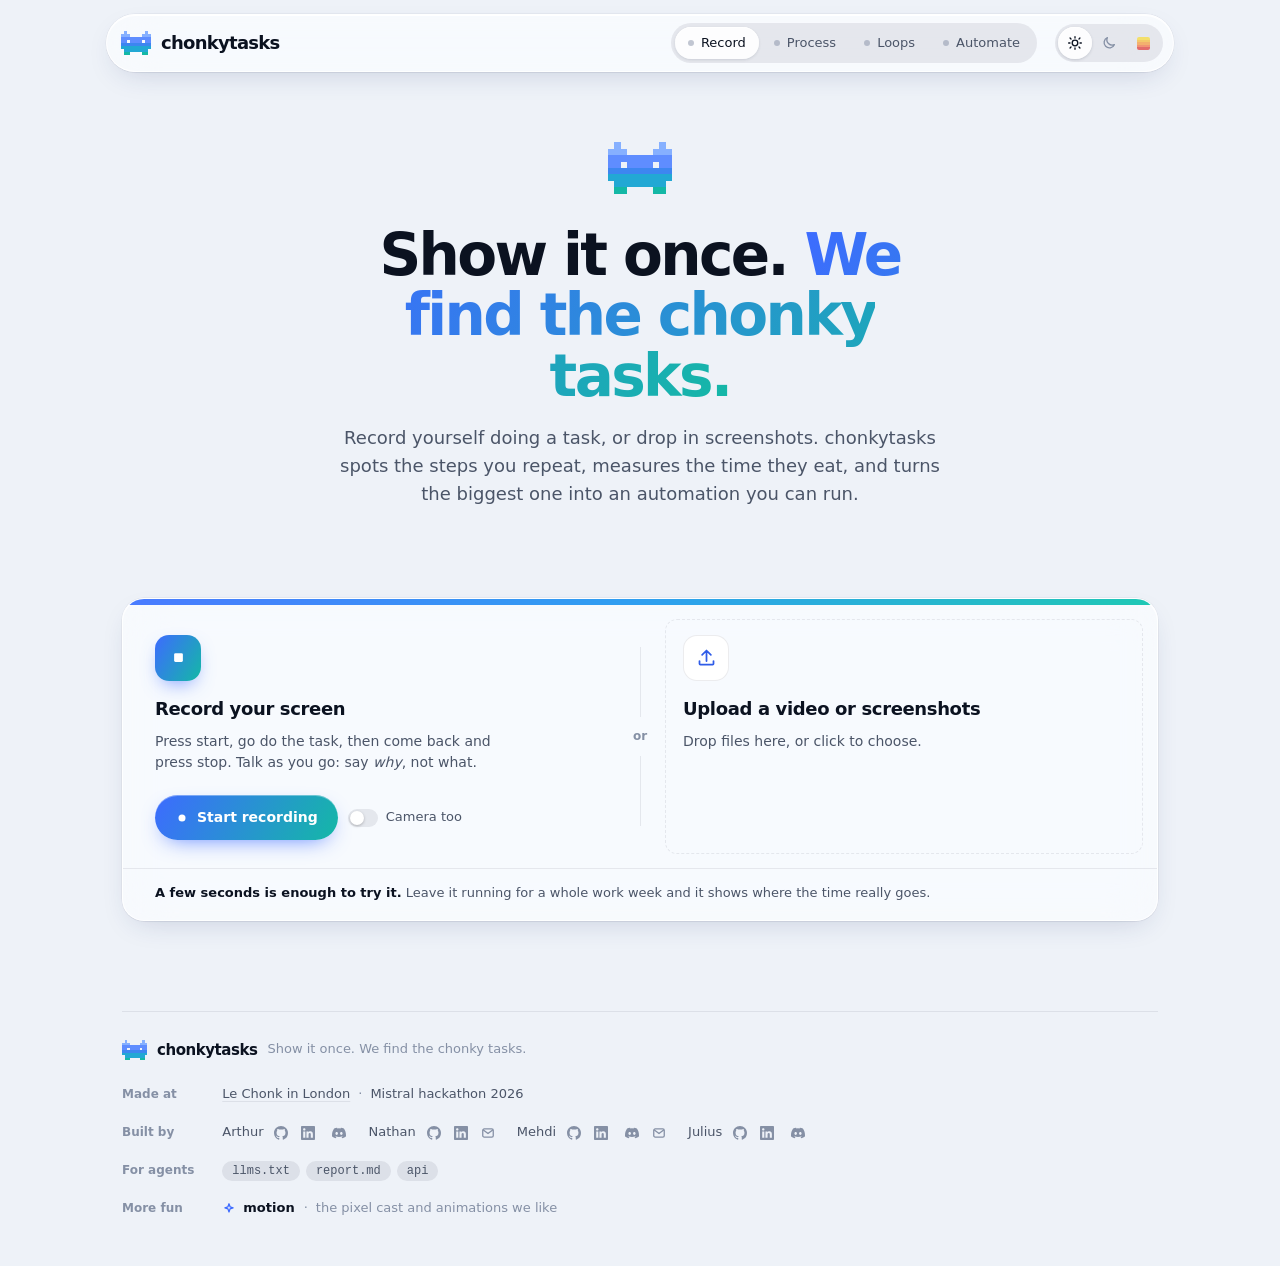
==== commit 472a324a: "Agent panel, phone recording guidance, lead-research default, tidy agent output" ====
--- a/ui/index.html
+++ b/ui/index.html
@@ -706,10 +706,10 @@
     <dd><a class="ev" href="https://luma.com/le-chonk-in-london" target="_blank" rel="noopener noreferrer">Le Chonk in London</a><span class="dot">·</span>Mistral hackathon 2026</dd>
     <dt>Built by</dt>
     <dd><ul class="team" aria-label="Team">
-      <li>Julius<a class="ico" href="https://github.com/juliusbijkerk" target="_blank" rel="noopener noreferrer" aria-label="Julius on GitHub" title="github.com/juliusbijkerk"><svg viewBox="0 0 16 16" aria-hidden="true"><path fill="currentColor" d="M8 0C3.58 0 0 3.58 0 8c0 3.54 2.29 6.53 5.47 7.59.4.07.55-.17.55-.38 0-.19-.01-.82-.01-1.49-2.01.37-2.53-.49-2.69-.94-.09-.23-.48-.94-.82-1.13-.28-.15-.68-.52-.01-.53.63-.01 1.08.58 1.23.82.72 1.21 1.87.87 2.33.66.07-.52.28-.87.51-1.07-1.78-.2-3.64-.89-3.64-3.95 0-.87.31-1.59.82-2.15-.08-.2-.36-1.02.08-2.12 0 0 .67-.21 2.2.82.64-.18 1.32-.27 2-.27.68 0 1.36.09 2 .27 1.53-1.04 2.2-.82 2.2-.82.44 1.1.16 1.92.08 2.12.51.56.82 1.27.82 2.15 0 3.07-1.87 3.75-3.65 3.95.29.25.54.73.54 1.48 0 1.07-.01 1.93-.01 2.2 0 .21.15.46.55.38A8.01 8.01 0 0 0 16 8c0-4.42-3.58-8-8-8Z"/></svg></a><a class="ico" href="https://www.linkedin.com/in/julius-bijkerk-63679777/" target="_blank" rel="noopener noreferrer" aria-label="Julius on LinkedIn" title="linkedin.com/in/julius-bijkerk-63679777"><svg viewBox="0 0 16 16" aria-hidden="true"><path fill="currentColor" d="M0 1.15C0 .52.52 0 1.18 0h13.64C15.48 0 16 .52 16 1.15v13.7c0 .63-.52 1.15-1.18 1.15H1.18C.52 16 0 15.48 0 14.85V1.15Zm4.94 12.24V6.17H2.542v7.22h2.4Zm-1.2-8.21c.84 0 1.36-.55 1.36-1.25-.01-.71-.52-1.25-1.34-1.25-.82 0-1.36.54-1.36 1.25 0 .7.52 1.25 1.33 1.25h.01Zm4.91 8.21V9.36c0-.22.02-.43.08-.58.17-.43.57-.88 1.23-.88.87 0 1.21.66 1.21 1.63v3.86h2.4V9.25c0-2.22-1.18-3.25-2.76-3.25-1.27 0-1.84.7-2.16 1.19v.03h-.02l.02-.03V6.17h-2.4c.03.68 0 7.22 0 7.22h2.4Z"/></svg></a><button class="ico dc" type="button" data-action="copy-discord" data-discord="juliusbijkerk" aria-label="Copy Julius's Discord handle" title="Discord: juliusbijkerk (click to copy)"><svg viewBox="0 0 24 24" aria-hidden="true"><path fill="currentColor" d="M20.317 4.37a19.79 19.79 0 0 0-4.885-1.515.074.074 0 0 0-.079.037c-.21.375-.444.865-.608 1.25a18.27 18.27 0 0 0-5.487 0 12.64 12.64 0 0 0-.617-1.25.077.077 0 0 0-.079-.037A19.74 19.74 0 0 0 3.677 4.37a.07.07 0 0 0-.032.027C.533 9.046-.32 13.58.099 18.058a.082.082 0 0 0 .031.056 19.9 19.9 0 0 0 5.993 3.03.078.078 0 0 0 .084-.028c.462-.63.874-1.295 1.226-1.994a.076.076 0 0 0-.041-.106 13.1 13.1 0 0 1-1.872-.892.077.077 0 0 1-.008-.128c.126-.094.252-.192.372-.291a.074.074 0 0 1 .078-.01c3.928 1.793 8.18 1.793 12.062 0a.074.074 0 0 1 .078.009c.12.1.246.198.373.292a.077.077 0 0 1-.006.127 12.3 12.3 0 0 1-1.873.892.077.077 0 0 0-.041.107c.36.698.772 1.362 1.225 1.993a.076.076 0 0 0 .084.028 19.84 19.84 0 0 0 6.002-3.03.077.077 0 0 0 .032-.054c.5-5.177-.838-9.674-3.549-13.66a.061.061 0 0 0-.031-.03ZM8.02 15.331c-1.183 0-2.157-1.085-2.157-2.419 0-1.333.956-2.419 2.157-2.419 1.21 0 2.176 1.096 2.157 2.42 0 1.333-.956 2.418-2.157 2.418Zm7.975 0c-1.183 0-2.157-1.085-2.157-2.419 0-1.333.955-2.419 2.157-2.419 1.21 0 2.176 1.096 2.157 2.42 0 1.333-.946 2.418-2.157 2.418Z"/></svg></button></li>
       <li>Arthur<a class="ico" href="https://github.com/MisteFr" target="_blank" rel="noopener noreferrer" aria-label="Arthur on GitHub" title="github.com/MisteFr"><svg viewBox="0 0 16 16" aria-hidden="true"><path fill="currentColor" d="M8 0C3.58 0 0 3.58 0 8c0 3.54 2.29 6.53 5.47 7.59.4.07.55-.17.55-.38 0-.19-.01-.82-.01-1.49-2.01.37-2.53-.49-2.69-.94-.09-.23-.48-.94-.82-1.13-.28-.15-.68-.52-.01-.53.63-.01 1.08.58 1.23.82.72 1.21 1.87.87 2.33.66.07-.52.28-.87.51-1.07-1.78-.2-3.64-.89-3.64-3.95 0-.87.31-1.59.82-2.15-.08-.2-.36-1.02.08-2.12 0 0 .67-.21 2.2.82.64-.18 1.32-.27 2-.27.68 0 1.36.09 2 .27 1.53-1.04 2.2-.82 2.2-.82.44 1.1.16 1.92.08 2.12.51.56.82 1.27.82 2.15 0 3.07-1.87 3.75-3.65 3.95.29.25.54.73.54 1.48 0 1.07-.01 1.93-.01 2.2 0 .21.15.46.55.38A8.01 8.01 0 0 0 16 8c0-4.42-3.58-8-8-8Z"/></svg></a><a class="ico" href="https://www.linkedin.com/in/arthur-bigot/" target="_blank" rel="noopener noreferrer" aria-label="Arthur on LinkedIn" title="linkedin.com/in/arthur-bigot"><svg viewBox="0 0 16 16" aria-hidden="true"><path fill="currentColor" d="M0 1.15C0 .52.52 0 1.18 0h13.64C15.48 0 16 .52 16 1.15v13.7c0 .63-.52 1.15-1.18 1.15H1.18C.52 16 0 15.48 0 14.85V1.15Zm4.94 12.24V6.17H2.542v7.22h2.4Zm-1.2-8.21c.84 0 1.36-.55 1.36-1.25-.01-.71-.52-1.25-1.34-1.25-.82 0-1.36.54-1.36 1.25 0 .7.52 1.25 1.33 1.25h.01Zm4.91 8.21V9.36c0-.22.02-.43.08-.58.17-.43.57-.88 1.23-.88.87 0 1.21.66 1.21 1.63v3.86h2.4V9.25c0-2.22-1.18-3.25-2.76-3.25-1.27 0-1.84.7-2.16 1.19v.03h-.02l.02-.03V6.17h-2.4c.03.68 0 7.22 0 7.22h2.4Z"/></svg></a><button class="ico dc" type="button" data-action="copy-discord" data-discord="Miste#0001" aria-label="Copy Arthur's Discord handle" title="Discord: Miste#0001 (click to copy)"><svg viewBox="0 0 24 24" aria-hidden="true"><path fill="currentColor" d="M20.317 4.37a19.79 19.79 0 0 0-4.885-1.515.074.074 0 0 0-.079.037c-.21.375-.444.865-.608 1.25a18.27 18.27 0 0 0-5.487 0 12.64 12.64 0 0 0-.617-1.25.077.077 0 0 0-.079-.037A19.74 19.74 0 0 0 3.677 4.37a.07.07 0 0 0-.032.027C.533 9.046-.32 13.58.099 18.058a.082.082 0 0 0 .031.056 19.9 19.9 0 0 0 5.993 3.03.078.078 0 0 0 .084-.028c.462-.63.874-1.295 1.226-1.994a.076.076 0 0 0-.041-.106 13.1 13.1 0 0 1-1.872-.892.077.077 0 0 1-.008-.128c.126-.094.252-.192.372-.291a.074.074 0 0 1 .078-.01c3.928 1.793 8.18 1.793 12.062 0a.074.074 0 0 1 .078.009c.12.1.246.198.373.292a.077.077 0 0 1-.006.127 12.3 12.3 0 0 1-1.873.892.077.077 0 0 0-.041.107c.36.698.772 1.362 1.225 1.993a.076.076 0 0 0 .084.028 19.84 19.84 0 0 0 6.002-3.03.077.077 0 0 0 .032-.054c.5-5.177-.838-9.674-3.549-13.66a.061.061 0 0 0-.031-.03ZM8.02 15.331c-1.183 0-2.157-1.085-2.157-2.419 0-1.333.956-2.419 2.157-2.419 1.21 0 2.176 1.096 2.157 2.42 0 1.333-.956 2.418-2.157 2.418Zm7.975 0c-1.183 0-2.157-1.085-2.157-2.419 0-1.333.955-2.419 2.157-2.419 1.21 0 2.176 1.096 2.157 2.42 0 1.333-.946 2.418-2.157 2.418Z"/></svg></button></li>
       <li>Nathan<a class="ico" href="https://github.com/Nathanj-ones" target="_blank" rel="noopener noreferrer" aria-label="Nathan on GitHub" title="github.com/Nathanj-ones"><svg viewBox="0 0 16 16" aria-hidden="true"><path fill="currentColor" d="M8 0C3.58 0 0 3.58 0 8c0 3.54 2.29 6.53 5.47 7.59.4.07.55-.17.55-.38 0-.19-.01-.82-.01-1.49-2.01.37-2.53-.49-2.69-.94-.09-.23-.48-.94-.82-1.13-.28-.15-.68-.52-.01-.53.63-.01 1.08.58 1.23.82.72 1.21 1.87.87 2.33.66.07-.52.28-.87.51-1.07-1.78-.2-3.64-.89-3.64-3.95 0-.87.31-1.59.82-2.15-.08-.2-.36-1.02.08-2.12 0 0 .67-.21 2.2.82.64-.18 1.32-.27 2-.27.68 0 1.36.09 2 .27 1.53-1.04 2.2-.82 2.2-.82.44 1.1.16 1.92.08 2.12.51.56.82 1.27.82 2.15 0 3.07-1.87 3.75-3.65 3.95.29.25.54.73.54 1.48 0 1.07-.01 1.93-.01 2.2 0 .21.15.46.55.38A8.01 8.01 0 0 0 16 8c0-4.42-3.58-8-8-8Z"/></svg></a><a class="ico" href="https://www.linkedin.com/in/nathanjonez/" target="_blank" rel="noopener noreferrer" aria-label="Nathan on LinkedIn" title="linkedin.com/in/nathanjonez"><svg viewBox="0 0 16 16" aria-hidden="true"><path fill="currentColor" d="M0 1.15C0 .52.52 0 1.18 0h13.64C15.48 0 16 .52 16 1.15v13.7c0 .63-.52 1.15-1.18 1.15H1.18C.52 16 0 15.48 0 14.85V1.15Zm4.94 12.24V6.17H2.542v7.22h2.4Zm-1.2-8.21c.84 0 1.36-.55 1.36-1.25-.01-.71-.52-1.25-1.34-1.25-.82 0-1.36.54-1.36 1.25 0 .7.52 1.25 1.33 1.25h.01Zm4.91 8.21V9.36c0-.22.02-.43.08-.58.17-.43.57-.88 1.23-.88.87 0 1.21.66 1.21 1.63v3.86h2.4V9.25c0-2.22-1.18-3.25-2.76-3.25-1.27 0-1.84.7-2.16 1.19v.03h-.02l.02-.03V6.17h-2.4c.03.68 0 7.22 0 7.22h2.4Z"/></svg></a><a class="ico" href="mailto:nathanjonez@me.com" aria-label="Email Nathan" title="nathanjonez@me.com"><svg viewBox="0 0 24 24" aria-hidden="true" fill="none" stroke="currentColor" stroke-width="2.2" stroke-linecap="round" stroke-linejoin="round"><rect x="3" y="5" width="18" height="14" rx="2.5"/><path d="m4 7 8 6 8-6"/></svg></a></li>
       <li>Mehdi<a class="ico" href="https://github.com/MehdiBsr" target="_blank" rel="noopener noreferrer" aria-label="Mehdi on GitHub" title="github.com/MehdiBsr"><svg viewBox="0 0 16 16" aria-hidden="true"><path fill="currentColor" d="M8 0C3.58 0 0 3.58 0 8c0 3.54 2.29 6.53 5.47 7.59.4.07.55-.17.55-.38 0-.19-.01-.82-.01-1.49-2.01.37-2.53-.49-2.69-.94-.09-.23-.48-.94-.82-1.13-.28-.15-.68-.52-.01-.53.63-.01 1.08.58 1.23.82.72 1.21 1.87.87 2.33.66.07-.52.28-.87.51-1.07-1.78-.2-3.64-.89-3.64-3.95 0-.87.31-1.59.82-2.15-.08-.2-.36-1.02.08-2.12 0 0 .67-.21 2.2.82.64-.18 1.32-.27 2-.27.68 0 1.36.09 2 .27 1.53-1.04 2.2-.82 2.2-.82.44 1.1.16 1.92.08 2.12.51.56.82 1.27.82 2.15 0 3.07-1.87 3.75-3.65 3.95.29.25.54.73.54 1.48 0 1.07-.01 1.93-.01 2.2 0 .21.15.46.55.38A8.01 8.01 0 0 0 16 8c0-4.42-3.58-8-8-8Z"/></svg></a><a class="ico" href="https://www.linkedin.com/in/mehdiboussoura/" target="_blank" rel="noopener noreferrer" aria-label="Mehdi on LinkedIn" title="linkedin.com/in/mehdiboussoura"><svg viewBox="0 0 16 16" aria-hidden="true"><path fill="currentColor" d="M0 1.15C0 .52.52 0 1.18 0h13.64C15.48 0 16 .52 16 1.15v13.7c0 .63-.52 1.15-1.18 1.15H1.18C.52 16 0 15.48 0 14.85V1.15Zm4.94 12.24V6.17H2.542v7.22h2.4Zm-1.2-8.21c.84 0 1.36-.55 1.36-1.25-.01-.71-.52-1.25-1.34-1.25-.82 0-1.36.54-1.36 1.25 0 .7.52 1.25 1.33 1.25h.01Zm4.91 8.21V9.36c0-.22.02-.43.08-.58.17-.43.57-.88 1.23-.88.87 0 1.21.66 1.21 1.63v3.86h2.4V9.25c0-2.22-1.18-3.25-2.76-3.25-1.27 0-1.84.7-2.16 1.19v.03h-.02l.02-.03V6.17h-2.4c.03.68 0 7.22 0 7.22h2.4Z"/></svg></a><button class="ico dc" type="button" data-action="copy-discord" data-discord="Xao.o" aria-label="Copy Mehdi's Discord handle" title="Discord: Xao.o (click to copy)"><svg viewBox="0 0 24 24" aria-hidden="true"><path fill="currentColor" d="M20.317 4.37a19.79 19.79 0 0 0-4.885-1.515.074.074 0 0 0-.079.037c-.21.375-.444.865-.608 1.25a18.27 18.27 0 0 0-5.487 0 12.64 12.64 0 0 0-.617-1.25.077.077 0 0 0-.079-.037A19.74 19.74 0 0 0 3.677 4.37a.07.07 0 0 0-.032.027C.533 9.046-.32 13.58.099 18.058a.082.082 0 0 0 .031.056 19.9 19.9 0 0 0 5.993 3.03.078.078 0 0 0 .084-.028c.462-.63.874-1.295 1.226-1.994a.076.076 0 0 0-.041-.106 13.1 13.1 0 0 1-1.872-.892.077.077 0 0 1-.008-.128c.126-.094.252-.192.372-.291a.074.074 0 0 1 .078-.01c3.928 1.793 8.18 1.793 12.062 0a.074.074 0 0 1 .078.009c.12.1.246.198.373.292a.077.077 0 0 1-.006.127 12.3 12.3 0 0 1-1.873.892.077.077 0 0 0-.041.107c.36.698.772 1.362 1.225 1.993a.076.076 0 0 0 .084.028 19.84 19.84 0 0 0 6.002-3.03.077.077 0 0 0 .032-.054c.5-5.177-.838-9.674-3.549-13.66a.061.061 0 0 0-.031-.03ZM8.02 15.331c-1.183 0-2.157-1.085-2.157-2.419 0-1.333.956-2.419 2.157-2.419 1.21 0 2.176 1.096 2.157 2.42 0 1.333-.956 2.418-2.157 2.418Zm7.975 0c-1.183 0-2.157-1.085-2.157-2.419 0-1.333.955-2.419 2.157-2.419 1.21 0 2.176 1.096 2.157 2.42 0 1.333-.946 2.418-2.157 2.418Z"/></svg></button><a class="ico" href="mailto:mehdi.boussoura2006@gmail.com" aria-label="Email Mehdi" title="mehdi.boussoura2006@gmail.com"><svg viewBox="0 0 24 24" aria-hidden="true" fill="none" stroke="currentColor" stroke-width="2.2" stroke-linecap="round" stroke-linejoin="round"><rect x="3" y="5" width="18" height="14" rx="2.5"/><path d="m4 7 8 6 8-6"/></svg></a></li>
+      <li>Julius<a class="ico" href="https://github.com/juliusbijkerk" target="_blank" rel="noopener noreferrer" aria-label="Julius on GitHub" title="github.com/juliusbijkerk"><svg viewBox="0 0 16 16" aria-hidden="true"><path fill="currentColor" d="M8 0C3.58 0 0 3.58 0 8c0 3.54 2.29 6.53 5.47 7.59.4.07.55-.17.55-.38 0-.19-.01-.82-.01-1.49-2.01.37-2.53-.49-2.69-.94-.09-.23-.48-.94-.82-1.13-.28-.15-.68-.52-.01-.53.63-.01 1.08.58 1.23.82.72 1.21 1.87.87 2.33.66.07-.52.28-.87.51-1.07-1.78-.2-3.64-.89-3.64-3.95 0-.87.31-1.59.82-2.15-.08-.2-.36-1.02.08-2.12 0 0 .67-.21 2.2.82.64-.18 1.32-.27 2-.27.68 0 1.36.09 2 .27 1.53-1.04 2.2-.82 2.2-.82.44 1.1.16 1.92.08 2.12.51.56.82 1.27.82 2.15 0 3.07-1.87 3.75-3.65 3.95.29.25.54.73.54 1.48 0 1.07-.01 1.93-.01 2.2 0 .21.15.46.55.38A8.01 8.01 0 0 0 16 8c0-4.42-3.58-8-8-8Z"/></svg></a><a class="ico" href="https://www.linkedin.com/in/julius-bijkerk-63679777/" target="_blank" rel="noopener noreferrer" aria-label="Julius on LinkedIn" title="linkedin.com/in/julius-bijkerk-63679777"><svg viewBox="0 0 16 16" aria-hidden="true"><path fill="currentColor" d="M0 1.15C0 .52.52 0 1.18 0h13.64C15.48 0 16 .52 16 1.15v13.7c0 .63-.52 1.15-1.18 1.15H1.18C.52 16 0 15.48 0 14.85V1.15Zm4.94 12.24V6.17H2.542v7.22h2.4Zm-1.2-8.21c.84 0 1.36-.55 1.36-1.25-.01-.71-.52-1.25-1.34-1.25-.82 0-1.36.54-1.36 1.25 0 .7.52 1.25 1.33 1.25h.01Zm4.91 8.21V9.36c0-.22.02-.43.08-.58.17-.43.57-.88 1.23-.88.87 0 1.21.66 1.21 1.63v3.86h2.4V9.25c0-2.22-1.18-3.25-2.76-3.25-1.27 0-1.84.7-2.16 1.19v.03h-.02l.02-.03V6.17h-2.4c.03.68 0 7.22 0 7.22h2.4Z"/></svg></a><button class="ico dc" type="button" data-action="copy-discord" data-discord="juliusbijkerk" aria-label="Copy Julius's Discord handle" title="Discord: juliusbijkerk (click to copy)"><svg viewBox="0 0 24 24" aria-hidden="true"><path fill="currentColor" d="M20.317 4.37a19.79 19.79 0 0 0-4.885-1.515.074.074 0 0 0-.079.037c-.21.375-.444.865-.608 1.25a18.27 18.27 0 0 0-5.487 0 12.64 12.64 0 0 0-.617-1.25.077.077 0 0 0-.079-.037A19.74 19.74 0 0 0 3.677 4.37a.07.07 0 0 0-.032.027C.533 9.046-.32 13.58.099 18.058a.082.082 0 0 0 .031.056 19.9 19.9 0 0 0 5.993 3.03.078.078 0 0 0 .084-.028c.462-.63.874-1.295 1.226-1.994a.076.076 0 0 0-.041-.106 13.1 13.1 0 0 1-1.872-.892.077.077 0 0 1-.008-.128c.126-.094.252-.192.372-.291a.074.074 0 0 1 .078-.01c3.928 1.793 8.18 1.793 12.062 0a.074.074 0 0 1 .078.009c.12.1.246.198.373.292a.077.077 0 0 1-.006.127 12.3 12.3 0 0 1-1.873.892.077.077 0 0 0-.041.107c.36.698.772 1.362 1.225 1.993a.076.076 0 0 0 .084.028 19.84 19.84 0 0 0 6.002-3.03.077.077 0 0 0 .032-.054c.5-5.177-.838-9.674-3.549-13.66a.061.061 0 0 0-.031-.03ZM8.02 15.331c-1.183 0-2.157-1.085-2.157-2.419 0-1.333.956-2.419 2.157-2.419 1.21 0 2.176 1.096 2.157 2.42 0 1.333-.956 2.418-2.157 2.418Zm7.975 0c-1.183 0-2.157-1.085-2.157-2.419 0-1.333.955-2.419 2.157-2.419 1.21 0 2.176 1.096 2.157 2.42 0 1.333-.946 2.418-2.157 2.418Z"/></svg></button></li>
     </ul></dd>
     <dt>For agents</dt>
     <dd class="chips"><a href="/llms.txt">llms.txt</a><a href="/api/report.md">report.md</a><a href="/api">api</a></dd>
@@ -1155,7 +1155,7 @@
 
 /* ---------------- agent: built from the recognised process ---------------- */
 const AG={id:null,cursor:0,poll:null,tick:null,t0:0,rows:[]};
-const AGENT_DEFAULT='Log 3 open jobs from https://job-boards.greenhouse.io/gitlab into my sheet: title, location, salary, link.';
+const AGENT_DEFAULT='Research these companies for our lead list, one row each: mollie.com, personio.com, linear.app. Fields: company, what they do, HQ city, size, hiring now (yes/no + careers link), website.';
 function openAgent(id){
   const o=opps().find(x=>x.id===id); if(!o) return;
   sel=o; renderOpps(); AG.id=id;
@@ -1202,11 +1202,12 @@
       agentLine(`<span class="op">opened</span> ${esc(u)}`); }
     if(e.event==='row'){ const f=e.fields||{}, key=f.link||f.url||f.title;
       const i=AG.rows.findIndex(r=>(r.link||r.url||r.title)===key); if(i<0) AG.rows.push(f); else AG.rows[i]=f;
-      agentLine(`<span class="op ok">${e.updated?'fixed row':'saved row'}</span> ${esc(f.title||key||'')}`); agentRows(); }
+      const nm=f.title||f.company||f.name||Object.values(f)[0]||'';
+      agentLine(`<span class="op ok">${e.updated?'fixed row':'saved row'}</span> ${esc(String(nm).slice(0,70))}`); agentRows(); }
     if(e.event==='end'){ stopAgent(); $('#agentTimer').textContent=e.seconds+'s';
       AG.rows=e.rows||AG.rows; agentRows();
       $('#agentSum').innerHTML=`<div class="verdict win"><div class="big grad">${plural(AG.rows.length,'row')} saved</div>`+
-        `<div class="sub">${esc(e.summary||'').slice(0,400)}</div></div>`;
+        `<div class="sub">${esc(String(e.summary||'').split(/\n\s*\n|\s\|/)[0].replace(/[*#_`]/g,'').slice(0,300))}</div></div>`;
       toast('Agent finished'); mirror(); }
   }
   if(!d.running&&!d.events.length&&AG.poll){ stopAgent();
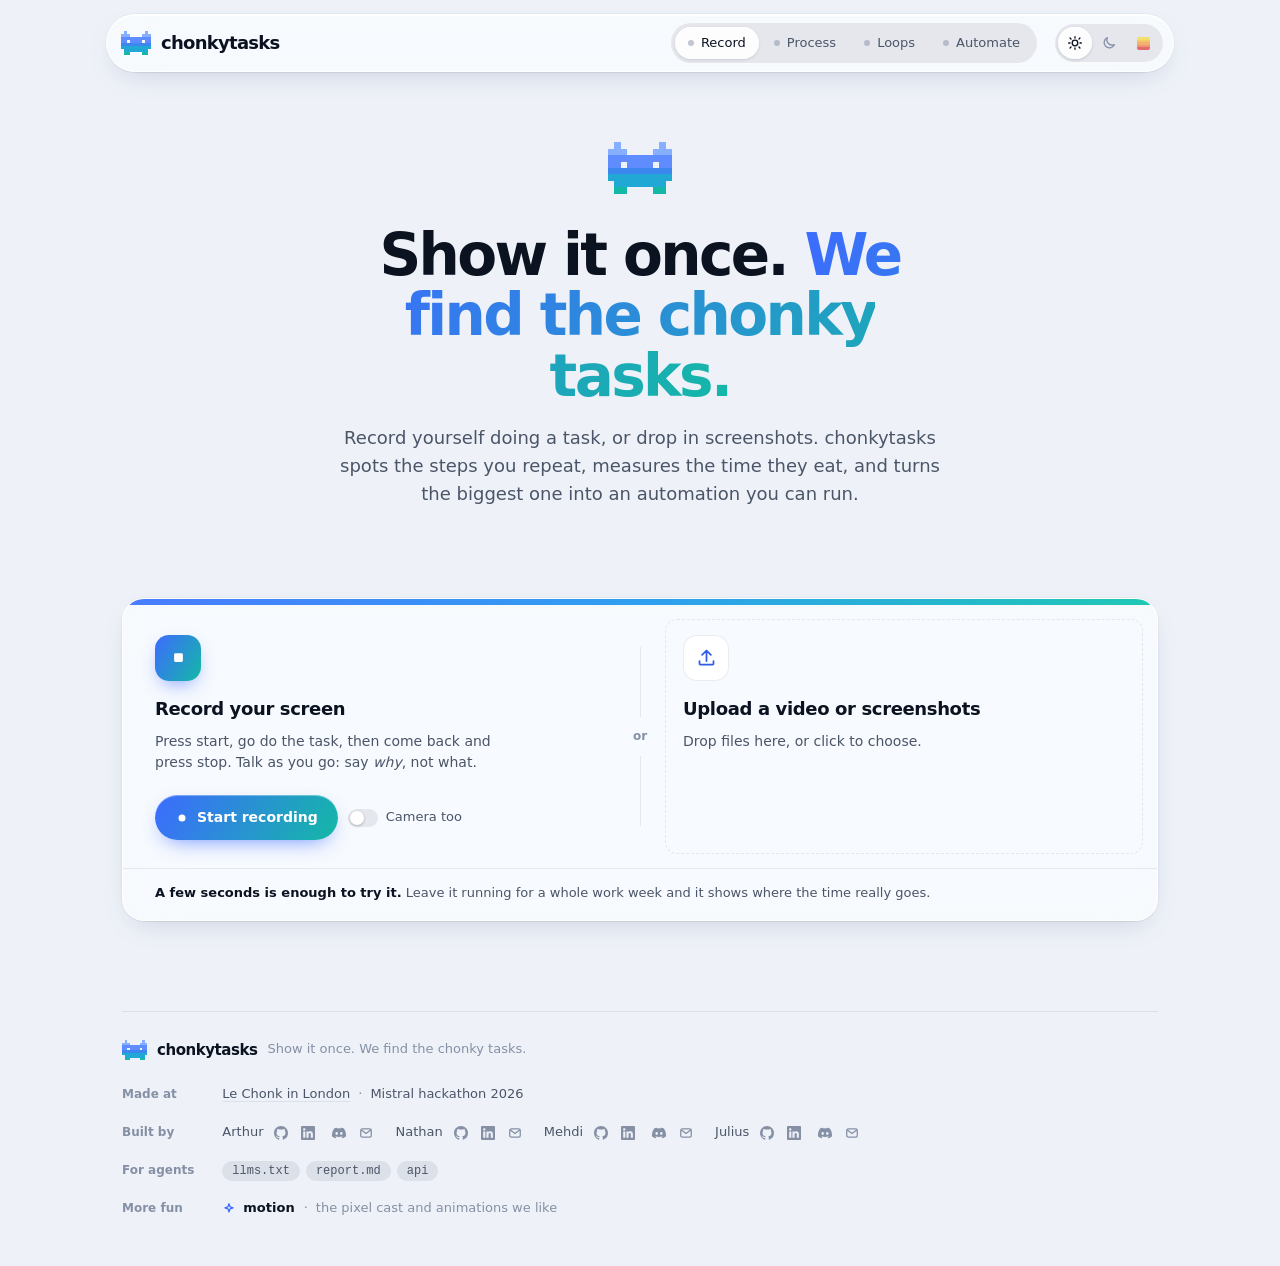
==== commit 96937f1f: "Loops view: one clear #1 card, plain words, smaller patterns as rows; supplier-check agent default" ====
--- a/ui/index.html
+++ b/ui/index.html
@@ -428,7 +428,25 @@
 :root{--mic:url("data:image/svg+xml,%3Csvg xmlns='http://www.w3.org/2000/svg' viewBox='0 0 24 24' fill='none' stroke='black' stroke-width='2.2' stroke-linecap='round'%3E%3Crect x='9' y='2' width='6' height='12' rx='3'/%3E%3Cpath d='M5 11a7 7 0 0 0 14 0M12 18v4'/%3E%3C/svg%3E")}
 
 /* ---------- opportunities ---------- */
-.opps{display:grid;grid-template-columns:repeat(auto-fit,minmax(310px,1fr));gap:16px}
+.opps{display:block}
+.opp.hero{padding:28px 30px;cursor:default;text-align:left;align-items:stretch}
+.hstats>div{text-align:left}
+.opp.hero h3{font-size:22px;margin:0 0 20px;max-width:40ch}
+.hstats{display:flex;gap:40px;flex-wrap:wrap;margin-bottom:18px}
+.hstats b{display:block;font-size:44px;font-weight:720;letter-spacing:-.045em;line-height:1;white-space:nowrap;font-variant-numeric:tabular-nums}
+.hstats span{display:block;font-size:12.5px;color:var(--dim);margin-top:6px}
+.opp.hero .why{flex:none;margin:0 0 6px;font-size:14.5px;max-width:70ch}
+.needs{margin:0 0 18px;font-size:13px;color:var(--warn)}
+.auto{font-size:11.5px;font-weight:600;border-radius:999px;padding:3px 10px;background:var(--line);color:var(--dim)}
+.auto.full{color:var(--ok);background:var(--ok-soft)}
+.auto.partial,.auto.human_in_loop{color:var(--warn);background:var(--warn-soft)}
+.opp.hero .oppact{margin-top:14px}
+.minor{margin-top:18px}
+.minorh{font-size:12px;font-weight:600;color:var(--faint);text-transform:uppercase;letter-spacing:.06em;margin:0 0 8px 4px}
+.mrow{display:grid;grid-template-columns:minmax(0,1fr) auto auto;gap:16px;align-items:center;padding:12px 14px 12px 18px;margin-bottom:8px;border-radius:16px}
+.mrow .mt{font-size:14px;font-weight:560}
+.mrow .mm{font:12px var(--mono);color:var(--faint);white-space:nowrap}
+@media(max-width:720px){.mrow{grid-template-columns:1fr}.hstats{gap:24px}.hstats b{font-size:34px}}
 .opp{padding:24px;display:flex;flex-direction:column;cursor:pointer;position:relative;
   transition:transform .45s var(--ease),box-shadow .45s,border-color .3s}
 .opp:hover{transform:translateY(-4px)}
@@ -681,11 +699,9 @@
 </section>
 
 <section id="opps" class="rv hide" aria-labelledby="h-opps">
-  <div class="eyebrow"><i>3</i>Loops</div>
-  <h2 id="h-opps">The loops you repeated</h2>
-  <p class="lede">Ranked by time measured in the recording. A monthly figure
-    appears only when enough was observed to support one, and is labelled as
-    the extrapolation it is.</p>
+  <div class="eyebrow"><i>3</i>Automate first</div>
+  <h2 id="h-opps">What to automate first</h2>
+  <p class="lede" id="oppLede">Ranked by time measured in the recording.</p>
   <div class="opps" id="oppl"></div>
 </section>
 
@@ -706,10 +722,10 @@
     <dd><a class="ev" href="https://luma.com/le-chonk-in-london" target="_blank" rel="noopener noreferrer">Le Chonk in London</a><span class="dot">·</span>Mistral hackathon 2026</dd>
     <dt>Built by</dt>
     <dd><ul class="team" aria-label="Team">
-      <li>Arthur<a class="ico" href="https://github.com/MisteFr" target="_blank" rel="noopener noreferrer" aria-label="Arthur on GitHub" title="github.com/MisteFr"><svg viewBox="0 0 16 16" aria-hidden="true"><path fill="currentColor" d="M8 0C3.58 0 0 3.58 0 8c0 3.54 2.29 6.53 5.47 7.59.4.07.55-.17.55-.38 0-.19-.01-.82-.01-1.49-2.01.37-2.53-.49-2.69-.94-.09-.23-.48-.94-.82-1.13-.28-.15-.68-.52-.01-.53.63-.01 1.08.58 1.23.82.72 1.21 1.87.87 2.33.66.07-.52.28-.87.51-1.07-1.78-.2-3.64-.89-3.64-3.95 0-.87.31-1.59.82-2.15-.08-.2-.36-1.02.08-2.12 0 0 .67-.21 2.2.82.64-.18 1.32-.27 2-.27.68 0 1.36.09 2 .27 1.53-1.04 2.2-.82 2.2-.82.44 1.1.16 1.92.08 2.12.51.56.82 1.27.82 2.15 0 3.07-1.87 3.75-3.65 3.95.29.25.54.73.54 1.48 0 1.07-.01 1.93-.01 2.2 0 .21.15.46.55.38A8.01 8.01 0 0 0 16 8c0-4.42-3.58-8-8-8Z"/></svg></a><a class="ico" href="https://www.linkedin.com/in/arthur-bigot/" target="_blank" rel="noopener noreferrer" aria-label="Arthur on LinkedIn" title="linkedin.com/in/arthur-bigot"><svg viewBox="0 0 16 16" aria-hidden="true"><path fill="currentColor" d="M0 1.15C0 .52.52 0 1.18 0h13.64C15.48 0 16 .52 16 1.15v13.7c0 .63-.52 1.15-1.18 1.15H1.18C.52 16 0 15.48 0 14.85V1.15Zm4.94 12.24V6.17H2.542v7.22h2.4Zm-1.2-8.21c.84 0 1.36-.55 1.36-1.25-.01-.71-.52-1.25-1.34-1.25-.82 0-1.36.54-1.36 1.25 0 .7.52 1.25 1.33 1.25h.01Zm4.91 8.21V9.36c0-.22.02-.43.08-.58.17-.43.57-.88 1.23-.88.87 0 1.21.66 1.21 1.63v3.86h2.4V9.25c0-2.22-1.18-3.25-2.76-3.25-1.27 0-1.84.7-2.16 1.19v.03h-.02l.02-.03V6.17h-2.4c.03.68 0 7.22 0 7.22h2.4Z"/></svg></a><button class="ico dc" type="button" data-action="copy-discord" data-discord="Miste#0001" aria-label="Copy Arthur's Discord handle" title="Discord: Miste#0001 (click to copy)"><svg viewBox="0 0 24 24" aria-hidden="true"><path fill="currentColor" d="M20.317 4.37a19.79 19.79 0 0 0-4.885-1.515.074.074 0 0 0-.079.037c-.21.375-.444.865-.608 1.25a18.27 18.27 0 0 0-5.487 0 12.64 12.64 0 0 0-.617-1.25.077.077 0 0 0-.079-.037A19.74 19.74 0 0 0 3.677 4.37a.07.07 0 0 0-.032.027C.533 9.046-.32 13.58.099 18.058a.082.082 0 0 0 .031.056 19.9 19.9 0 0 0 5.993 3.03.078.078 0 0 0 .084-.028c.462-.63.874-1.295 1.226-1.994a.076.076 0 0 0-.041-.106 13.1 13.1 0 0 1-1.872-.892.077.077 0 0 1-.008-.128c.126-.094.252-.192.372-.291a.074.074 0 0 1 .078-.01c3.928 1.793 8.18 1.793 12.062 0a.074.074 0 0 1 .078.009c.12.1.246.198.373.292a.077.077 0 0 1-.006.127 12.3 12.3 0 0 1-1.873.892.077.077 0 0 0-.041.107c.36.698.772 1.362 1.225 1.993a.076.076 0 0 0 .084.028 19.84 19.84 0 0 0 6.002-3.03.077.077 0 0 0 .032-.054c.5-5.177-.838-9.674-3.549-13.66a.061.061 0 0 0-.031-.03ZM8.02 15.331c-1.183 0-2.157-1.085-2.157-2.419 0-1.333.956-2.419 2.157-2.419 1.21 0 2.176 1.096 2.157 2.42 0 1.333-.956 2.418-2.157 2.418Zm7.975 0c-1.183 0-2.157-1.085-2.157-2.419 0-1.333.955-2.419 2.157-2.419 1.21 0 2.176 1.096 2.157 2.42 0 1.333-.946 2.418-2.157 2.418Z"/></svg></button></li>
+      <li>Arthur<a class="ico" href="https://github.com/MisteFr" target="_blank" rel="noopener noreferrer" aria-label="Arthur on GitHub" title="github.com/MisteFr"><svg viewBox="0 0 16 16" aria-hidden="true"><path fill="currentColor" d="M8 0C3.58 0 0 3.58 0 8c0 3.54 2.29 6.53 5.47 7.59.4.07.55-.17.55-.38 0-.19-.01-.82-.01-1.49-2.01.37-2.53-.49-2.69-.94-.09-.23-.48-.94-.82-1.13-.28-.15-.68-.52-.01-.53.63-.01 1.08.58 1.23.82.72 1.21 1.87.87 2.33.66.07-.52.28-.87.51-1.07-1.78-.2-3.64-.89-3.64-3.95 0-.87.31-1.59.82-2.15-.08-.2-.36-1.02.08-2.12 0 0 .67-.21 2.2.82.64-.18 1.32-.27 2-.27.68 0 1.36.09 2 .27 1.53-1.04 2.2-.82 2.2-.82.44 1.1.16 1.92.08 2.12.51.56.82 1.27.82 2.15 0 3.07-1.87 3.75-3.65 3.95.29.25.54.73.54 1.48 0 1.07-.01 1.93-.01 2.2 0 .21.15.46.55.38A8.01 8.01 0 0 0 16 8c0-4.42-3.58-8-8-8Z"/></svg></a><a class="ico" href="https://www.linkedin.com/in/arthur-bigot/" target="_blank" rel="noopener noreferrer" aria-label="Arthur on LinkedIn" title="linkedin.com/in/arthur-bigot"><svg viewBox="0 0 16 16" aria-hidden="true"><path fill="currentColor" d="M0 1.15C0 .52.52 0 1.18 0h13.64C15.48 0 16 .52 16 1.15v13.7c0 .63-.52 1.15-1.18 1.15H1.18C.52 16 0 15.48 0 14.85V1.15Zm4.94 12.24V6.17H2.542v7.22h2.4Zm-1.2-8.21c.84 0 1.36-.55 1.36-1.25-.01-.71-.52-1.25-1.34-1.25-.82 0-1.36.54-1.36 1.25 0 .7.52 1.25 1.33 1.25h.01Zm4.91 8.21V9.36c0-.22.02-.43.08-.58.17-.43.57-.88 1.23-.88.87 0 1.21.66 1.21 1.63v3.86h2.4V9.25c0-2.22-1.18-3.25-2.76-3.25-1.27 0-1.84.7-2.16 1.19v.03h-.02l.02-.03V6.17h-2.4c.03.68 0 7.22 0 7.22h2.4Z"/></svg></a><button class="ico dc" type="button" data-action="copy-discord" data-discord="Miste#0001" aria-label="Copy Arthur's Discord handle" title="Discord: Miste#0001 (click to copy)"><svg viewBox="0 0 24 24" aria-hidden="true"><path fill="currentColor" d="M20.317 4.37a19.79 19.79 0 0 0-4.885-1.515.074.074 0 0 0-.079.037c-.21.375-.444.865-.608 1.25a18.27 18.27 0 0 0-5.487 0 12.64 12.64 0 0 0-.617-1.25.077.077 0 0 0-.079-.037A19.74 19.74 0 0 0 3.677 4.37a.07.07 0 0 0-.032.027C.533 9.046-.32 13.58.099 18.058a.082.082 0 0 0 .031.056 19.9 19.9 0 0 0 5.993 3.03.078.078 0 0 0 .084-.028c.462-.63.874-1.295 1.226-1.994a.076.076 0 0 0-.041-.106 13.1 13.1 0 0 1-1.872-.892.077.077 0 0 1-.008-.128c.126-.094.252-.192.372-.291a.074.074 0 0 1 .078-.01c3.928 1.793 8.18 1.793 12.062 0a.074.074 0 0 1 .078.009c.12.1.246.198.373.292a.077.077 0 0 1-.006.127 12.3 12.3 0 0 1-1.873.892.077.077 0 0 0-.041.107c.36.698.772 1.362 1.225 1.993a.076.076 0 0 0 .084.028 19.84 19.84 0 0 0 6.002-3.03.077.077 0 0 0 .032-.054c.5-5.177-.838-9.674-3.549-13.66a.061.061 0 0 0-.031-.03ZM8.02 15.331c-1.183 0-2.157-1.085-2.157-2.419 0-1.333.956-2.419 2.157-2.419 1.21 0 2.176 1.096 2.157 2.42 0 1.333-.956 2.418-2.157 2.418Zm7.975 0c-1.183 0-2.157-1.085-2.157-2.419 0-1.333.955-2.419 2.157-2.419 1.21 0 2.176 1.096 2.157 2.42 0 1.333-.946 2.418-2.157 2.418Z"/></svg></button><a class="ico" href="mailto:bigot.arthur@gmail.com" aria-label="Email Arthur" title="bigot.arthur@gmail.com"><svg viewBox="0 0 24 24" aria-hidden="true" fill="none" stroke="currentColor" stroke-width="2.2" stroke-linecap="round" stroke-linejoin="round"><rect x="3" y="5" width="18" height="14" rx="2.5"/><path d="m4 7 8 6 8-6"/></svg></a></li>
       <li>Nathan<a class="ico" href="https://github.com/Nathanj-ones" target="_blank" rel="noopener noreferrer" aria-label="Nathan on GitHub" title="github.com/Nathanj-ones"><svg viewBox="0 0 16 16" aria-hidden="true"><path fill="currentColor" d="M8 0C3.58 0 0 3.58 0 8c0 3.54 2.29 6.53 5.47 7.59.4.07.55-.17.55-.38 0-.19-.01-.82-.01-1.49-2.01.37-2.53-.49-2.69-.94-.09-.23-.48-.94-.82-1.13-.28-.15-.68-.52-.01-.53.63-.01 1.08.58 1.23.82.72 1.21 1.87.87 2.33.66.07-.52.28-.87.51-1.07-1.78-.2-3.64-.89-3.64-3.95 0-.87.31-1.59.82-2.15-.08-.2-.36-1.02.08-2.12 0 0 .67-.21 2.2.82.64-.18 1.32-.27 2-.27.68 0 1.36.09 2 .27 1.53-1.04 2.2-.82 2.2-.82.44 1.1.16 1.92.08 2.12.51.56.82 1.27.82 2.15 0 3.07-1.87 3.75-3.65 3.95.29.25.54.73.54 1.48 0 1.07-.01 1.93-.01 2.2 0 .21.15.46.55.38A8.01 8.01 0 0 0 16 8c0-4.42-3.58-8-8-8Z"/></svg></a><a class="ico" href="https://www.linkedin.com/in/nathanjonez/" target="_blank" rel="noopener noreferrer" aria-label="Nathan on LinkedIn" title="linkedin.com/in/nathanjonez"><svg viewBox="0 0 16 16" aria-hidden="true"><path fill="currentColor" d="M0 1.15C0 .52.52 0 1.18 0h13.64C15.48 0 16 .52 16 1.15v13.7c0 .63-.52 1.15-1.18 1.15H1.18C.52 16 0 15.48 0 14.85V1.15Zm4.94 12.24V6.17H2.542v7.22h2.4Zm-1.2-8.21c.84 0 1.36-.55 1.36-1.25-.01-.71-.52-1.25-1.34-1.25-.82 0-1.36.54-1.36 1.25 0 .7.52 1.25 1.33 1.25h.01Zm4.91 8.21V9.36c0-.22.02-.43.08-.58.17-.43.57-.88 1.23-.88.87 0 1.21.66 1.21 1.63v3.86h2.4V9.25c0-2.22-1.18-3.25-2.76-3.25-1.27 0-1.84.7-2.16 1.19v.03h-.02l.02-.03V6.17h-2.4c.03.68 0 7.22 0 7.22h2.4Z"/></svg></a><a class="ico" href="mailto:nathanjonez@me.com" aria-label="Email Nathan" title="nathanjonez@me.com"><svg viewBox="0 0 24 24" aria-hidden="true" fill="none" stroke="currentColor" stroke-width="2.2" stroke-linecap="round" stroke-linejoin="round"><rect x="3" y="5" width="18" height="14" rx="2.5"/><path d="m4 7 8 6 8-6"/></svg></a></li>
       <li>Mehdi<a class="ico" href="https://github.com/MehdiBsr" target="_blank" rel="noopener noreferrer" aria-label="Mehdi on GitHub" title="github.com/MehdiBsr"><svg viewBox="0 0 16 16" aria-hidden="true"><path fill="currentColor" d="M8 0C3.58 0 0 3.58 0 8c0 3.54 2.29 6.53 5.47 7.59.4.07.55-.17.55-.38 0-.19-.01-.82-.01-1.49-2.01.37-2.53-.49-2.69-.94-.09-.23-.48-.94-.82-1.13-.28-.15-.68-.52-.01-.53.63-.01 1.08.58 1.23.82.72 1.21 1.87.87 2.33.66.07-.52.28-.87.51-1.07-1.78-.2-3.64-.89-3.64-3.95 0-.87.31-1.59.82-2.15-.08-.2-.36-1.02.08-2.12 0 0 .67-.21 2.2.82.64-.18 1.32-.27 2-.27.68 0 1.36.09 2 .27 1.53-1.04 2.2-.82 2.2-.82.44 1.1.16 1.92.08 2.12.51.56.82 1.27.82 2.15 0 3.07-1.87 3.75-3.65 3.95.29.25.54.73.54 1.48 0 1.07-.01 1.93-.01 2.2 0 .21.15.46.55.38A8.01 8.01 0 0 0 16 8c0-4.42-3.58-8-8-8Z"/></svg></a><a class="ico" href="https://www.linkedin.com/in/mehdiboussoura/" target="_blank" rel="noopener noreferrer" aria-label="Mehdi on LinkedIn" title="linkedin.com/in/mehdiboussoura"><svg viewBox="0 0 16 16" aria-hidden="true"><path fill="currentColor" d="M0 1.15C0 .52.52 0 1.18 0h13.64C15.48 0 16 .52 16 1.15v13.7c0 .63-.52 1.15-1.18 1.15H1.18C.52 16 0 15.48 0 14.85V1.15Zm4.94 12.24V6.17H2.542v7.22h2.4Zm-1.2-8.21c.84 0 1.36-.55 1.36-1.25-.01-.71-.52-1.25-1.34-1.25-.82 0-1.36.54-1.36 1.25 0 .7.52 1.25 1.33 1.25h.01Zm4.91 8.21V9.36c0-.22.02-.43.08-.58.17-.43.57-.88 1.23-.88.87 0 1.21.66 1.21 1.63v3.86h2.4V9.25c0-2.22-1.18-3.25-2.76-3.25-1.27 0-1.84.7-2.16 1.19v.03h-.02l.02-.03V6.17h-2.4c.03.68 0 7.22 0 7.22h2.4Z"/></svg></a><button class="ico dc" type="button" data-action="copy-discord" data-discord="Xao.o" aria-label="Copy Mehdi's Discord handle" title="Discord: Xao.o (click to copy)"><svg viewBox="0 0 24 24" aria-hidden="true"><path fill="currentColor" d="M20.317 4.37a19.79 19.79 0 0 0-4.885-1.515.074.074 0 0 0-.079.037c-.21.375-.444.865-.608 1.25a18.27 18.27 0 0 0-5.487 0 12.64 12.64 0 0 0-.617-1.25.077.077 0 0 0-.079-.037A19.74 19.74 0 0 0 3.677 4.37a.07.07 0 0 0-.032.027C.533 9.046-.32 13.58.099 18.058a.082.082 0 0 0 .031.056 19.9 19.9 0 0 0 5.993 3.03.078.078 0 0 0 .084-.028c.462-.63.874-1.295 1.226-1.994a.076.076 0 0 0-.041-.106 13.1 13.1 0 0 1-1.872-.892.077.077 0 0 1-.008-.128c.126-.094.252-.192.372-.291a.074.074 0 0 1 .078-.01c3.928 1.793 8.18 1.793 12.062 0a.074.074 0 0 1 .078.009c.12.1.246.198.373.292a.077.077 0 0 1-.006.127 12.3 12.3 0 0 1-1.873.892.077.077 0 0 0-.041.107c.36.698.772 1.362 1.225 1.993a.076.076 0 0 0 .084.028 19.84 19.84 0 0 0 6.002-3.03.077.077 0 0 0 .032-.054c.5-5.177-.838-9.674-3.549-13.66a.061.061 0 0 0-.031-.03ZM8.02 15.331c-1.183 0-2.157-1.085-2.157-2.419 0-1.333.956-2.419 2.157-2.419 1.21 0 2.176 1.096 2.157 2.42 0 1.333-.956 2.418-2.157 2.418Zm7.975 0c-1.183 0-2.157-1.085-2.157-2.419 0-1.333.955-2.419 2.157-2.419 1.21 0 2.176 1.096 2.157 2.42 0 1.333-.946 2.418-2.157 2.418Z"/></svg></button><a class="ico" href="mailto:mehdi.boussoura2006@gmail.com" aria-label="Email Mehdi" title="mehdi.boussoura2006@gmail.com"><svg viewBox="0 0 24 24" aria-hidden="true" fill="none" stroke="currentColor" stroke-width="2.2" stroke-linecap="round" stroke-linejoin="round"><rect x="3" y="5" width="18" height="14" rx="2.5"/><path d="m4 7 8 6 8-6"/></svg></a></li>
-      <li>Julius<a class="ico" href="https://github.com/juliusbijkerk" target="_blank" rel="noopener noreferrer" aria-label="Julius on GitHub" title="github.com/juliusbijkerk"><svg viewBox="0 0 16 16" aria-hidden="true"><path fill="currentColor" d="M8 0C3.58 0 0 3.58 0 8c0 3.54 2.29 6.53 5.47 7.59.4.07.55-.17.55-.38 0-.19-.01-.82-.01-1.49-2.01.37-2.53-.49-2.69-.94-.09-.23-.48-.94-.82-1.13-.28-.15-.68-.52-.01-.53.63-.01 1.08.58 1.23.82.72 1.21 1.87.87 2.33.66.07-.52.28-.87.51-1.07-1.78-.2-3.64-.89-3.64-3.95 0-.87.31-1.59.82-2.15-.08-.2-.36-1.02.08-2.12 0 0 .67-.21 2.2.82.64-.18 1.32-.27 2-.27.68 0 1.36.09 2 .27 1.53-1.04 2.2-.82 2.2-.82.44 1.1.16 1.92.08 2.12.51.56.82 1.27.82 2.15 0 3.07-1.87 3.75-3.65 3.95.29.25.54.73.54 1.48 0 1.07-.01 1.93-.01 2.2 0 .21.15.46.55.38A8.01 8.01 0 0 0 16 8c0-4.42-3.58-8-8-8Z"/></svg></a><a class="ico" href="https://www.linkedin.com/in/julius-bijkerk-63679777/" target="_blank" rel="noopener noreferrer" aria-label="Julius on LinkedIn" title="linkedin.com/in/julius-bijkerk-63679777"><svg viewBox="0 0 16 16" aria-hidden="true"><path fill="currentColor" d="M0 1.15C0 .52.52 0 1.18 0h13.64C15.48 0 16 .52 16 1.15v13.7c0 .63-.52 1.15-1.18 1.15H1.18C.52 16 0 15.48 0 14.85V1.15Zm4.94 12.24V6.17H2.542v7.22h2.4Zm-1.2-8.21c.84 0 1.36-.55 1.36-1.25-.01-.71-.52-1.25-1.34-1.25-.82 0-1.36.54-1.36 1.25 0 .7.52 1.25 1.33 1.25h.01Zm4.91 8.21V9.36c0-.22.02-.43.08-.58.17-.43.57-.88 1.23-.88.87 0 1.21.66 1.21 1.63v3.86h2.4V9.25c0-2.22-1.18-3.25-2.76-3.25-1.27 0-1.84.7-2.16 1.19v.03h-.02l.02-.03V6.17h-2.4c.03.68 0 7.22 0 7.22h2.4Z"/></svg></a><button class="ico dc" type="button" data-action="copy-discord" data-discord="juliusbijkerk" aria-label="Copy Julius's Discord handle" title="Discord: juliusbijkerk (click to copy)"><svg viewBox="0 0 24 24" aria-hidden="true"><path fill="currentColor" d="M20.317 4.37a19.79 19.79 0 0 0-4.885-1.515.074.074 0 0 0-.079.037c-.21.375-.444.865-.608 1.25a18.27 18.27 0 0 0-5.487 0 12.64 12.64 0 0 0-.617-1.25.077.077 0 0 0-.079-.037A19.74 19.74 0 0 0 3.677 4.37a.07.07 0 0 0-.032.027C.533 9.046-.32 13.58.099 18.058a.082.082 0 0 0 .031.056 19.9 19.9 0 0 0 5.993 3.03.078.078 0 0 0 .084-.028c.462-.63.874-1.295 1.226-1.994a.076.076 0 0 0-.041-.106 13.1 13.1 0 0 1-1.872-.892.077.077 0 0 1-.008-.128c.126-.094.252-.192.372-.291a.074.074 0 0 1 .078-.01c3.928 1.793 8.18 1.793 12.062 0a.074.074 0 0 1 .078.009c.12.1.246.198.373.292a.077.077 0 0 1-.006.127 12.3 12.3 0 0 1-1.873.892.077.077 0 0 0-.041.107c.36.698.772 1.362 1.225 1.993a.076.076 0 0 0 .084.028 19.84 19.84 0 0 0 6.002-3.03.077.077 0 0 0 .032-.054c.5-5.177-.838-9.674-3.549-13.66a.061.061 0 0 0-.031-.03ZM8.02 15.331c-1.183 0-2.157-1.085-2.157-2.419 0-1.333.956-2.419 2.157-2.419 1.21 0 2.176 1.096 2.157 2.42 0 1.333-.956 2.418-2.157 2.418Zm7.975 0c-1.183 0-2.157-1.085-2.157-2.419 0-1.333.955-2.419 2.157-2.419 1.21 0 2.176 1.096 2.157 2.42 0 1.333-.946 2.418-2.157 2.418Z"/></svg></button></li>
+      <li>Julius<a class="ico" href="https://github.com/juliusbijkerk" target="_blank" rel="noopener noreferrer" aria-label="Julius on GitHub" title="github.com/juliusbijkerk"><svg viewBox="0 0 16 16" aria-hidden="true"><path fill="currentColor" d="M8 0C3.58 0 0 3.58 0 8c0 3.54 2.29 6.53 5.47 7.59.4.07.55-.17.55-.38 0-.19-.01-.82-.01-1.49-2.01.37-2.53-.49-2.69-.94-.09-.23-.48-.94-.82-1.13-.28-.15-.68-.52-.01-.53.63-.01 1.08.58 1.23.82.72 1.21 1.87.87 2.33.66.07-.52.28-.87.51-1.07-1.78-.2-3.64-.89-3.64-3.95 0-.87.31-1.59.82-2.15-.08-.2-.36-1.02.08-2.12 0 0 .67-.21 2.2.82.64-.18 1.32-.27 2-.27.68 0 1.36.09 2 .27 1.53-1.04 2.2-.82 2.2-.82.44 1.1.16 1.92.08 2.12.51.56.82 1.27.82 2.15 0 3.07-1.87 3.75-3.65 3.95.29.25.54.73.54 1.48 0 1.07-.01 1.93-.01 2.2 0 .21.15.46.55.38A8.01 8.01 0 0 0 16 8c0-4.42-3.58-8-8-8Z"/></svg></a><a class="ico" href="https://www.linkedin.com/in/julius-bijkerk-63679777/" target="_blank" rel="noopener noreferrer" aria-label="Julius on LinkedIn" title="linkedin.com/in/julius-bijkerk-63679777"><svg viewBox="0 0 16 16" aria-hidden="true"><path fill="currentColor" d="M0 1.15C0 .52.52 0 1.18 0h13.64C15.48 0 16 .52 16 1.15v13.7c0 .63-.52 1.15-1.18 1.15H1.18C.52 16 0 15.48 0 14.85V1.15Zm4.94 12.24V6.17H2.542v7.22h2.4Zm-1.2-8.21c.84 0 1.36-.55 1.36-1.25-.01-.71-.52-1.25-1.34-1.25-.82 0-1.36.54-1.36 1.25 0 .7.52 1.25 1.33 1.25h.01Zm4.91 8.21V9.36c0-.22.02-.43.08-.58.17-.43.57-.88 1.23-.88.87 0 1.21.66 1.21 1.63v3.86h2.4V9.25c0-2.22-1.18-3.25-2.76-3.25-1.27 0-1.84.7-2.16 1.19v.03h-.02l.02-.03V6.17h-2.4c.03.68 0 7.22 0 7.22h2.4Z"/></svg></a><button class="ico dc" type="button" data-action="copy-discord" data-discord="juliusbijkerk" aria-label="Copy Julius's Discord handle" title="Discord: juliusbijkerk (click to copy)"><svg viewBox="0 0 24 24" aria-hidden="true"><path fill="currentColor" d="M20.317 4.37a19.79 19.79 0 0 0-4.885-1.515.074.074 0 0 0-.079.037c-.21.375-.444.865-.608 1.25a18.27 18.27 0 0 0-5.487 0 12.64 12.64 0 0 0-.617-1.25.077.077 0 0 0-.079-.037A19.74 19.74 0 0 0 3.677 4.37a.07.07 0 0 0-.032.027C.533 9.046-.32 13.58.099 18.058a.082.082 0 0 0 .031.056 19.9 19.9 0 0 0 5.993 3.03.078.078 0 0 0 .084-.028c.462-.63.874-1.295 1.226-1.994a.076.076 0 0 0-.041-.106 13.1 13.1 0 0 1-1.872-.892.077.077 0 0 1-.008-.128c.126-.094.252-.192.372-.291a.074.074 0 0 1 .078-.01c3.928 1.793 8.18 1.793 12.062 0a.074.074 0 0 1 .078.009c.12.1.246.198.373.292a.077.077 0 0 1-.006.127 12.3 12.3 0 0 1-1.873.892.077.077 0 0 0-.041.107c.36.698.772 1.362 1.225 1.993a.076.076 0 0 0 .084.028 19.84 19.84 0 0 0 6.002-3.03.077.077 0 0 0 .032-.054c.5-5.177-.838-9.674-3.549-13.66a.061.061 0 0 0-.031-.03ZM8.02 15.331c-1.183 0-2.157-1.085-2.157-2.419 0-1.333.956-2.419 2.157-2.419 1.21 0 2.176 1.096 2.157 2.42 0 1.333-.956 2.418-2.157 2.418Zm7.975 0c-1.183 0-2.157-1.085-2.157-2.419 0-1.333.955-2.419 2.157-2.419 1.21 0 2.176 1.096 2.157 2.42 0 1.333-.946 2.418-2.157 2.418Z"/></svg></button><a class="ico" href="mailto:juliusjacobbijkerk@gmail.com" aria-label="Email Julius" title="juliusjacobbijkerk@gmail.com"><svg viewBox="0 0 24 24" aria-hidden="true" fill="none" stroke="currentColor" stroke-width="2.2" stroke-linecap="round" stroke-linejoin="round"><rect x="3" y="5" width="18" height="14" rx="2.5"/><path d="m4 7 8 6 8-6"/></svg></a></li>
     </ul></dd>
     <dt>For agents</dt>
     <dd class="chips"><a href="/llms.txt">llms.txt</a><a href="/api/report.md">report.md</a><a href="/api">api</a></dd>
@@ -1113,35 +1129,38 @@
   $('#opps').classList.toggle('hide',!o.length);
   if(!o.length) return;
   const el=$('#oppl');
-  const changed=setHTML(el,o.map((x,i)=>
-    `<article class="opp glass" style="--i:${i}" data-opportunity="${esc(x.id)}" aria-current="${!!(sel&&sel.id===x.id)}">`+
-      `<div class="top"><span class="rank">#${i+1}</span>`+
-        (i===0?`<span class="badge">${x.projection_withheld?'Most time measured':'Biggest win'}</span>`:'')+
-      `</div>`+
-      `<h3>${esc(x.title||x.id)}</h3>`+
-      /* No projection means the recording was too short to support one. Lead
-         with the measured minutes instead of printing "0h a month", and say
-         plainly why there is no monthly figure. A caveated bad number is still
-         the number people walk away with. */
-      (x.projection_withheld
-        ? `<div class="hrs"><b class="${i===0?'grad ':''}num" data-v="${x.observed_minutes||0}" data-d="1" data-s=" min">${(x.observed_minutes||0).toFixed(1)} min</b>`+
-          `<span>measured in this recording</span></div>`+
-          `<div class="meas">seen <b>${x.occurrences||0}×</b> · ${Math.round(x.median_seconds||0)}s each</div>`
-        : `<div class="hrs"><b class="${i===0?'grad ':''}num" data-v="${x.projected_hours_per_month||0}" data-d="1" data-s="h">${(x.projected_hours_per_month||0).toFixed(1)}h</b><span>a month, projected</span></div>`+
-          `<div class="meas"><b>${f1(x.observed_minutes)} min</b> measured · seen <b>${x.occurrences||0}×</b>`+
-          ` · ${Math.round(x.median_seconds||0)}s each</div>`)+
-      (x.projection_withheld
-        ? `<div class="basis warn">No monthly figure: ${esc(x.projection_withheld)}</div>`
-        : (x.extrapolation_basis?`<div class="basis">${esc(x.extrapolation_basis)}</div>`:''))+
-      `<div class="tags"><span class="tag ${esc(x.automatable||'')}">${esc(String(x.automatable||'?').replace(/_/g,' '))}</span>`+
-        `<span class="tag">confidence ${x.confidence==null?'?':x.confidence}</span>`+
-        (x.blockers||[]).map(b=>`<span class="tag">${esc(b)}</span>`).join('')+
-      `</div>`+
-      (x.why_now?`<p class="why">${esc(x.why_now)}</p>`:'<div class="why"></div>')+
-      `<div class="oppact"><button class="btn${i?' ghost':''} sm" data-action="create-agent" data-agent="${esc(x.id)}">`+
-        `<svg viewBox="0 0 24 24" fill="currentColor"><path d="M12 2l2.4 6.6L21 11l-6.6 2.4L12 20l-2.4-6.6L3 11l6.6-2.4z"/></svg>Create agent</button>`+
-      `<button class="linkbtn" data-action="select-opportunity" data-opportunity="${esc(x.id)}">or replay in the browser</button></div>`+
-    `</article>`).join(''));
+  const AUTO={full:'Fully automatable',partial:'Partly automatable',human_in_loop:'Automatable with a human check',no:'Not automatable'};
+  const tidy=t=>String(t||'').replace(/\s*->\s*/g,' → ');
+  /* one readable sentence: no step-index lists, prefer the one that says how */
+  const why=t=>{ const c=String(t||'').replace(/\(?\[[\d,\s\[\]\-]+\]\)?/g,'').replace(/\((indices|grouped)[^)]*\)/gi,'')
+      .replace(/\s+([,.;])/g,'$1').replace(/\s{2,}/g,' ').trim();
+    const ss=c.match(/[^.!?]+[.!?]+/g)||[c];
+    return (ss.find(x=>/automat|script|API|agent|machine-readable/i.test(x))||ss[0]).trim().slice(0,200); };
+  const withheld=o.every(x=>x.projection_withheld);
+  $('#oppLede').textContent='Ranked by time measured in the recording.'+
+    (withheld?' Record 10 minutes or more to also get a monthly estimate.':'');
+  const btn=(x,cls)=>`<button class="btn ${cls}" data-action="create-agent" data-agent="${esc(x.id)}">`+
+    `<svg viewBox="0 0 24 24" fill="currentColor"><path d="M12 2l2.4 6.6L21 11l-6.6 2.4L12 20l-2.4-6.6L3 11l6.6-2.4z"/></svg>Create agent</button>`;
+  const h=o[0];
+  const first=h.projection_withheld
+    ?`<div><b class="grad num" data-v="${h.observed_minutes||0}" data-d="1" data-s=" min">${f1(h.observed_minutes)} min</b><span>measured</span></div>`
+    :`<div><b class="grad num" data-v="${h.projected_hours_per_month||0}" data-d="1" data-s="h">${f1(h.projected_hours_per_month)}h</b><span>a month, projected</span></div>`;
+  const html=
+    `<article class="opp hero glass" data-opportunity="${esc(h.id)}" aria-current="${!!(sel&&sel.id===h.id)}">`+
+      `<div class="top"><span class="badge">#1 · ${h.projection_withheld?'Most time measured':'Biggest win'}</span>`+
+        `<span class="auto ${esc(h.automatable||'')}">${esc(AUTO[h.automatable]||'')}</span></div>`+
+      `<h3>${esc(tidy(h.title||h.id))}</h3>`+
+      `<div class="hstats">${first}<div><b>${h.occurrences||0}×</b><span>seen</span></div>`+
+        `<div><b>${Math.round(h.median_seconds||0)}s</b><span>each time</span></div></div>`+
+      (h.why_now?`<p class="why">${esc(why(h.why_now))}</p>`:'')+
+      ((h.blockers||[]).length?`<p class="needs">Needs a person for: ${esc(h.blockers[0])}</p>`:'')+
+      `<div class="oppact">${btn(h,'')}<button class="linkbtn" data-action="select-opportunity" data-opportunity="${esc(h.id)}">or replay in the browser</button></div>`+
+    `</article>`+
+    (o.length>1?`<div class="minor"><div class="minorh">Smaller patterns</div>`+o.slice(1).map(x=>
+      `<div class="mrow glass" data-opportunity="${esc(x.id)}"><span class="mt">${esc(tidy(x.title||x.id))}</span>`+
+      `<span class="mm">${f1(x.observed_minutes)} min · ${x.occurrences||0}× · ${Math.round(x.median_seconds||0)}s each</span>`+
+      `${btn(x,'ghost sm')}</div>`).join('')+`</div>`:'');
+  const changed=setHTML(el,html);
   if(changed){
     el.classList.toggle('stagger',!el._seen);
     el.querySelectorAll('.num').forEach(n=>el._seen
@@ -1155,7 +1174,7 @@
 
 /* ---------------- agent: built from the recognised process ---------------- */
 const AG={id:null,cursor:0,poll:null,tick:null,t0:0,rows:[]};
-const AGENT_DEFAULT='Research these companies for our lead list, one row each: mollie.com, personio.com, linear.app. Fields: company, what they do, HQ city, size, hiring now (yes/no + careers link), website.';
+const AGENT_DEFAULT='Supplier check before we pay them: look up Deliveroo, Octopus Energy and Pret A Manger on Companies House. One row each: company, company number, status, incorporated, registered address, link, and OK to pay: only if Active and incorporated more than 2 years ago.';
 function openAgent(id){
   const o=opps().find(x=>x.id===id); if(!o) return;
   sel=o; renderOpps(); AG.id=id;
